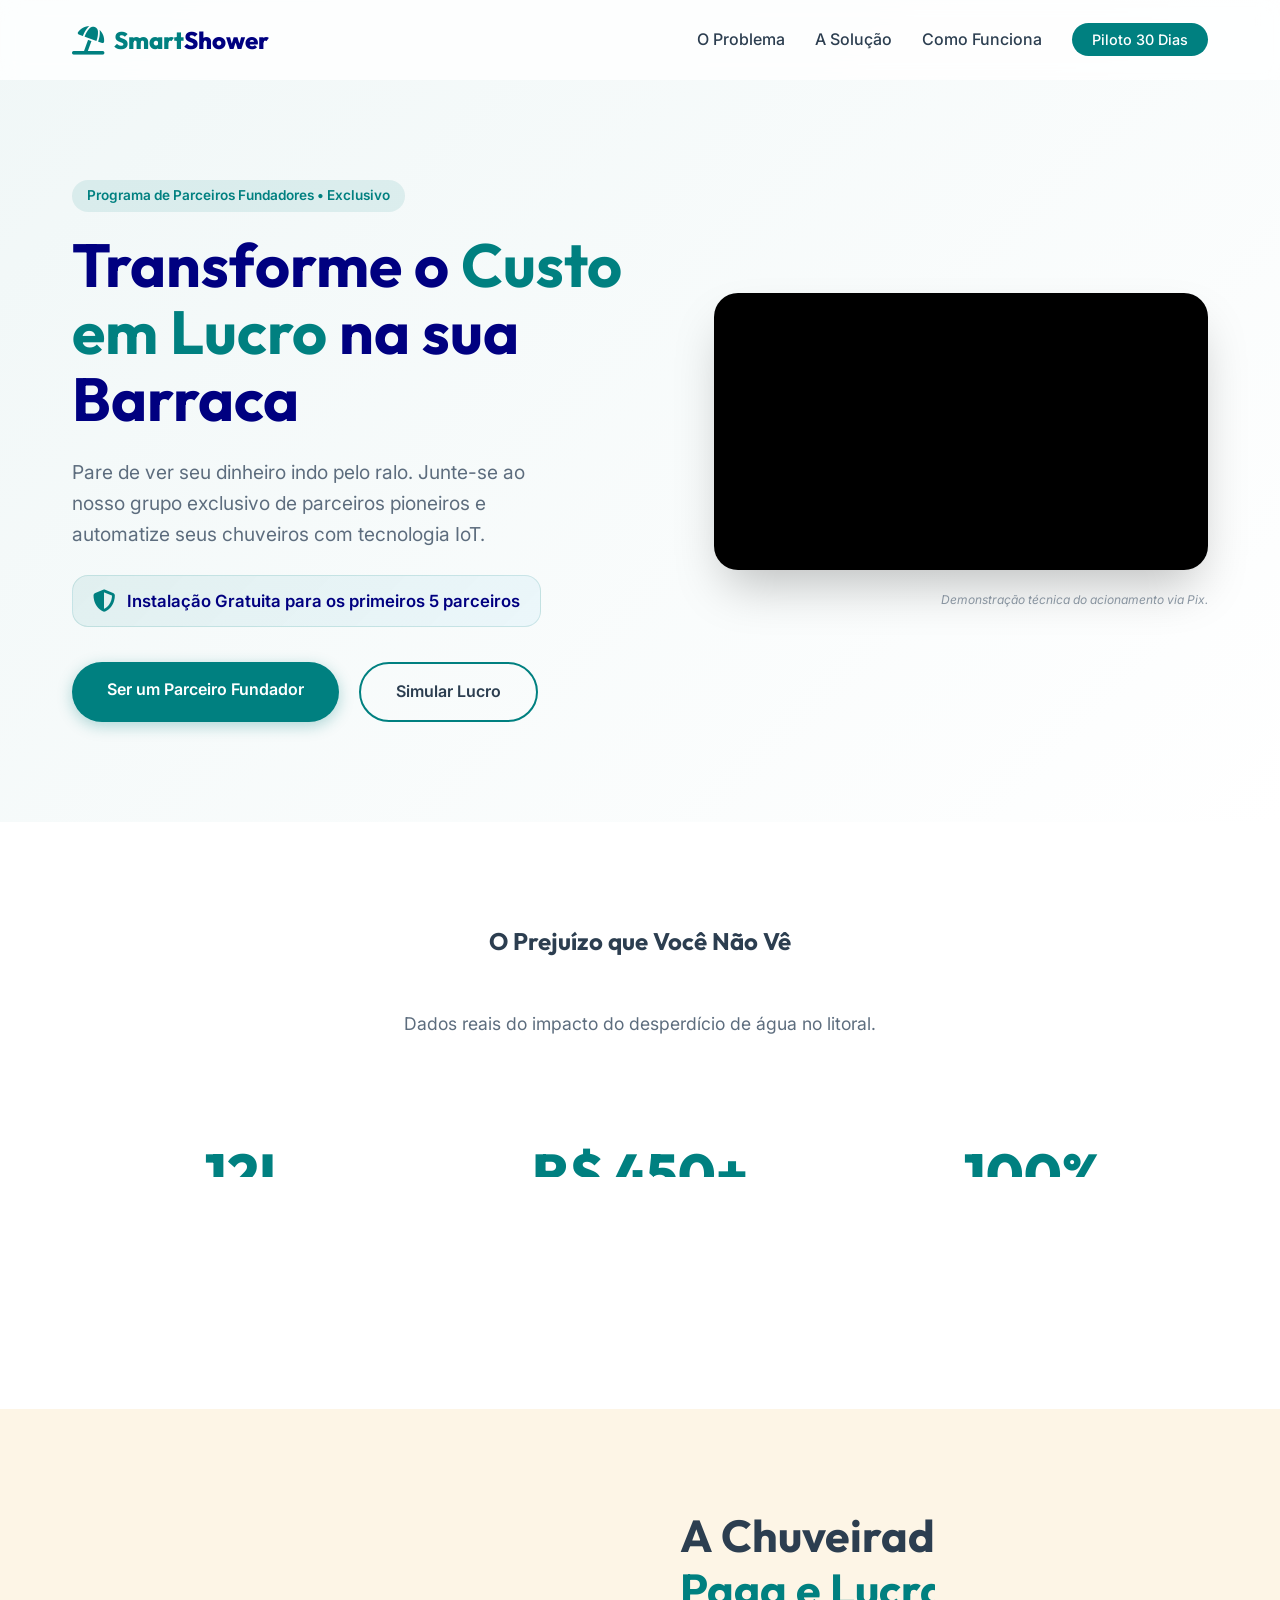
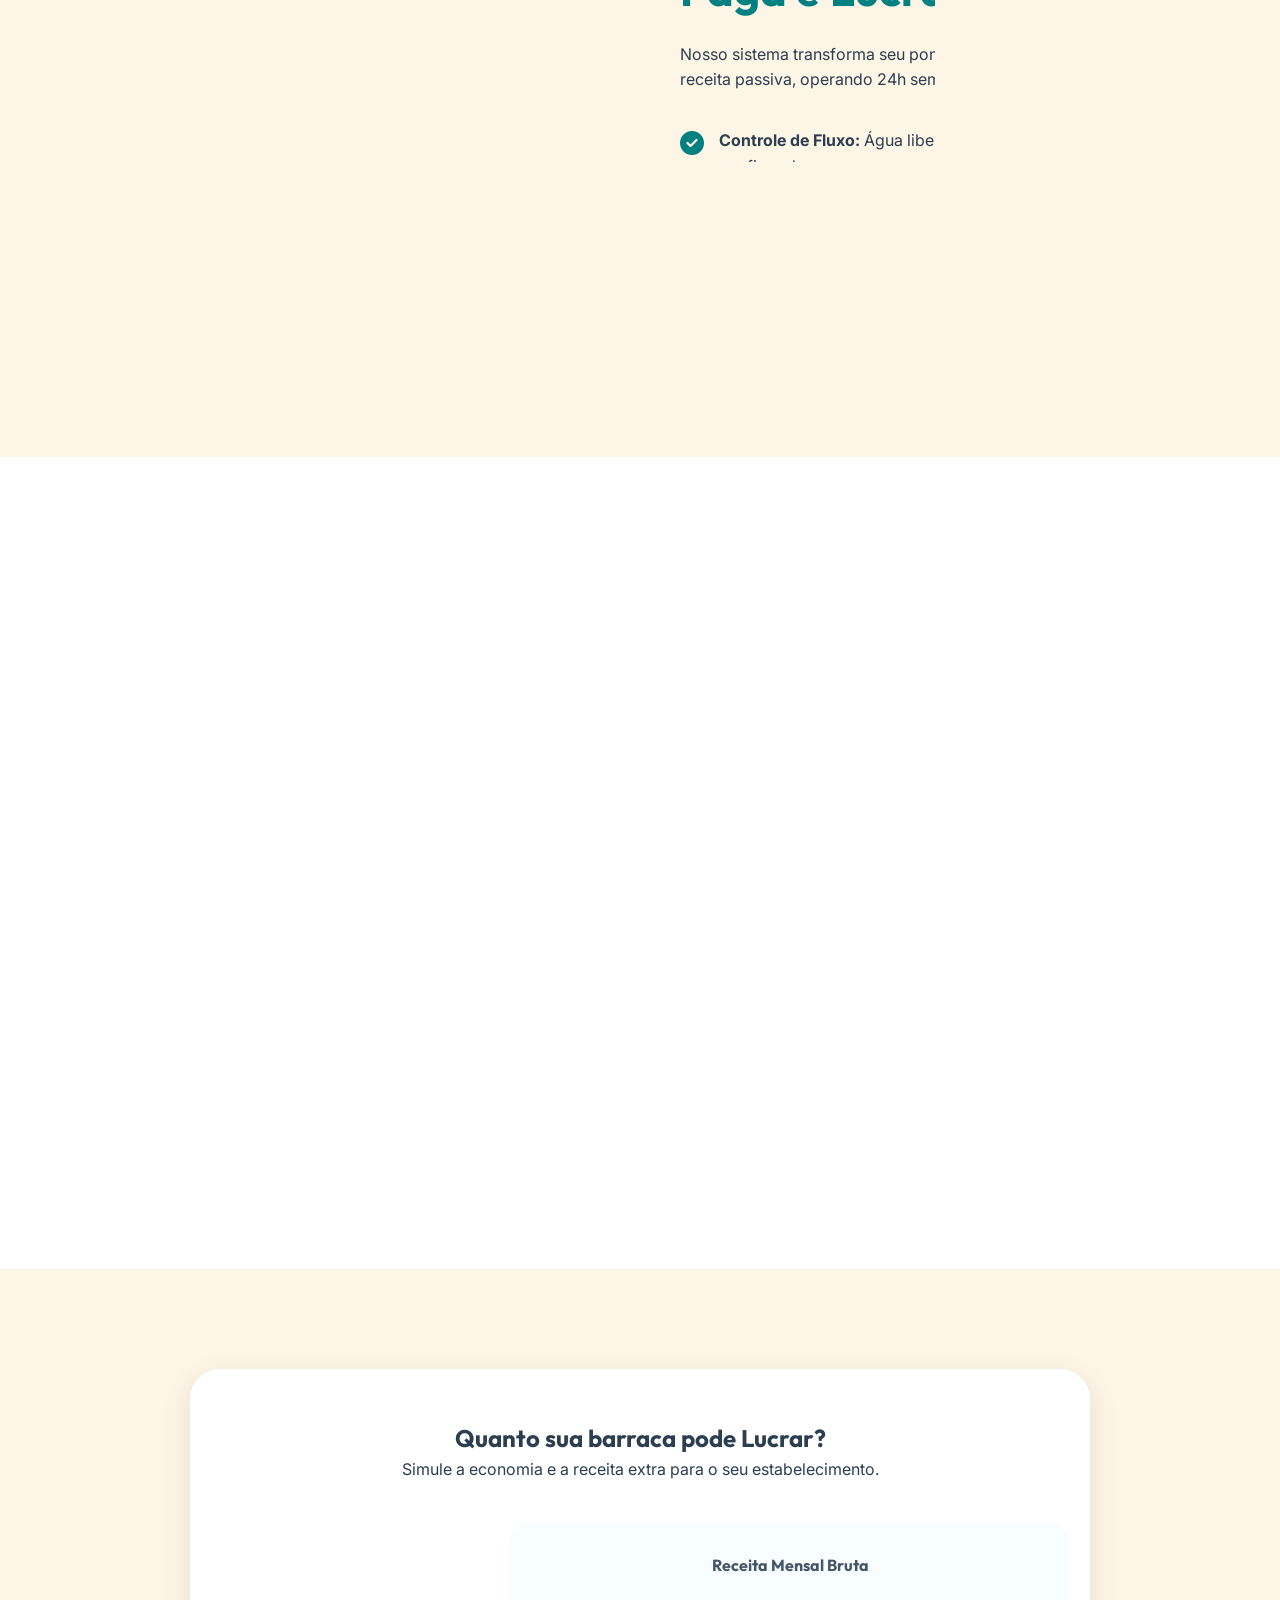
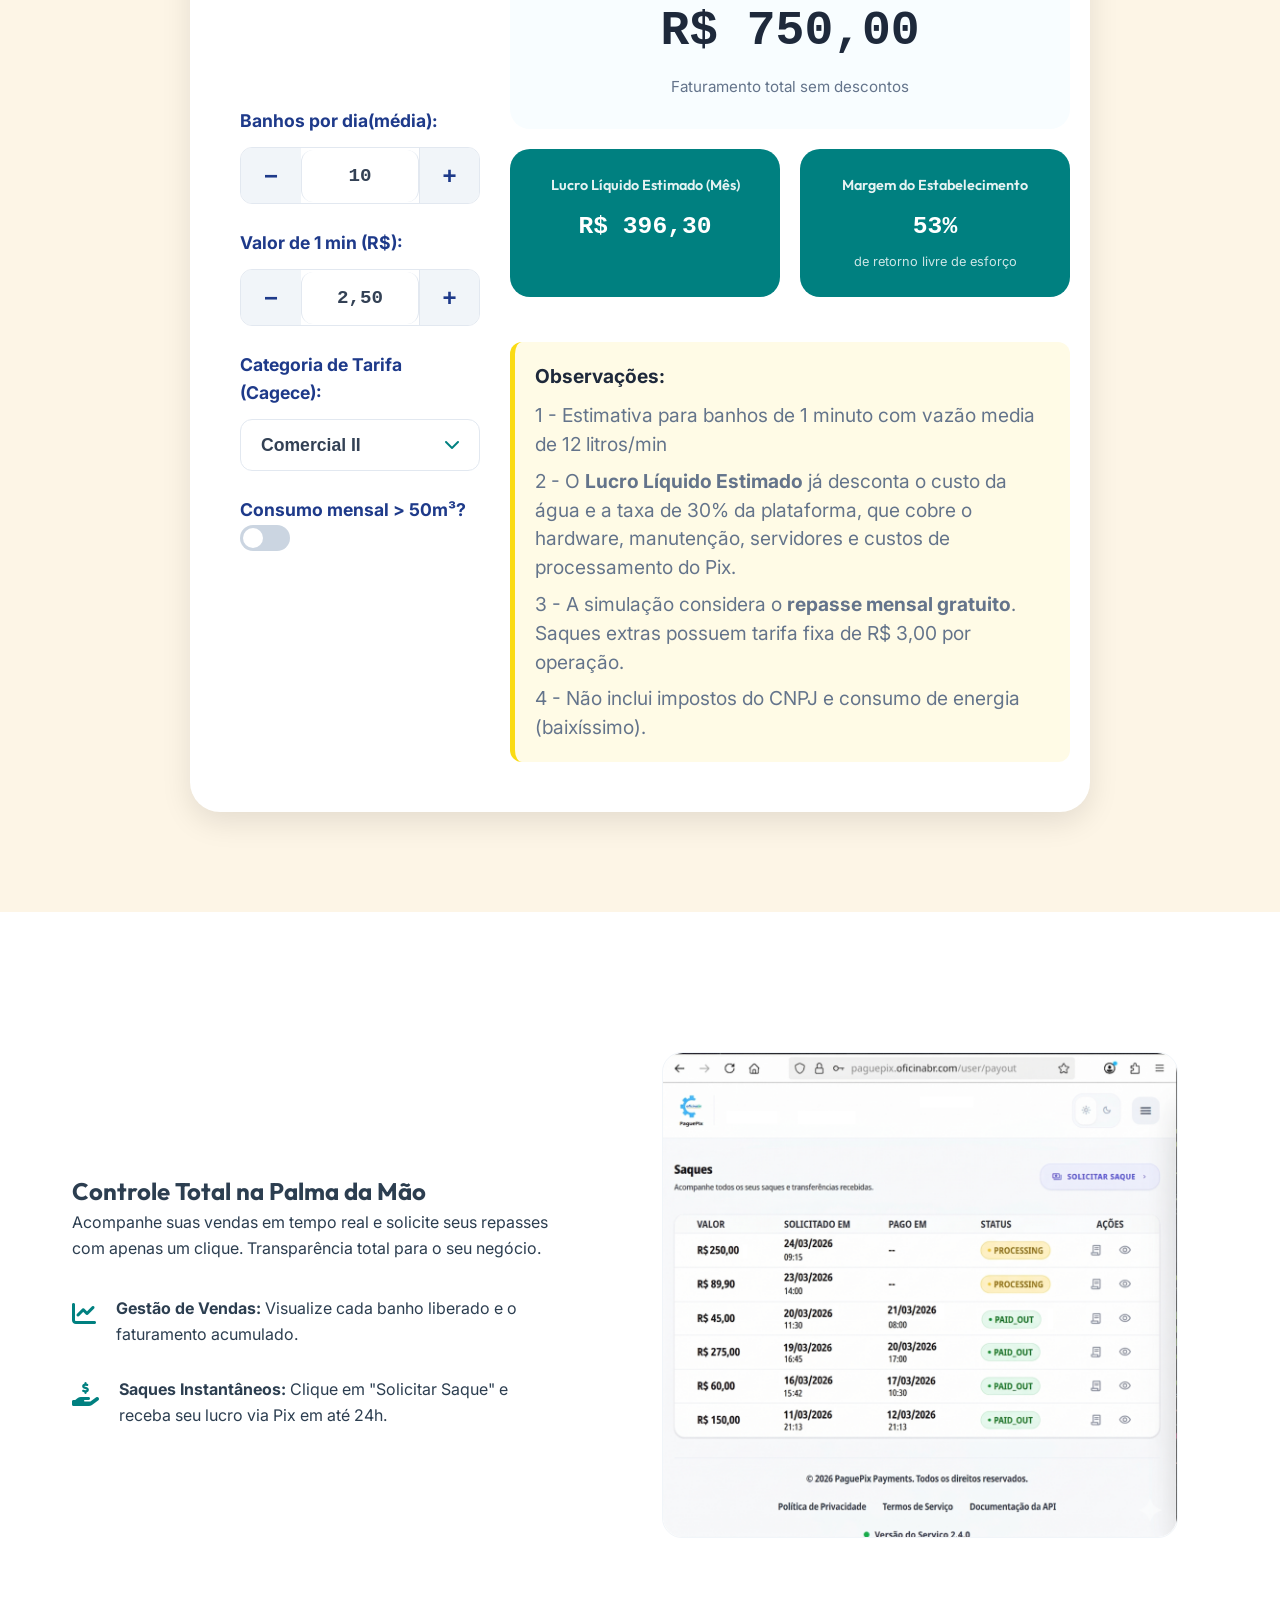
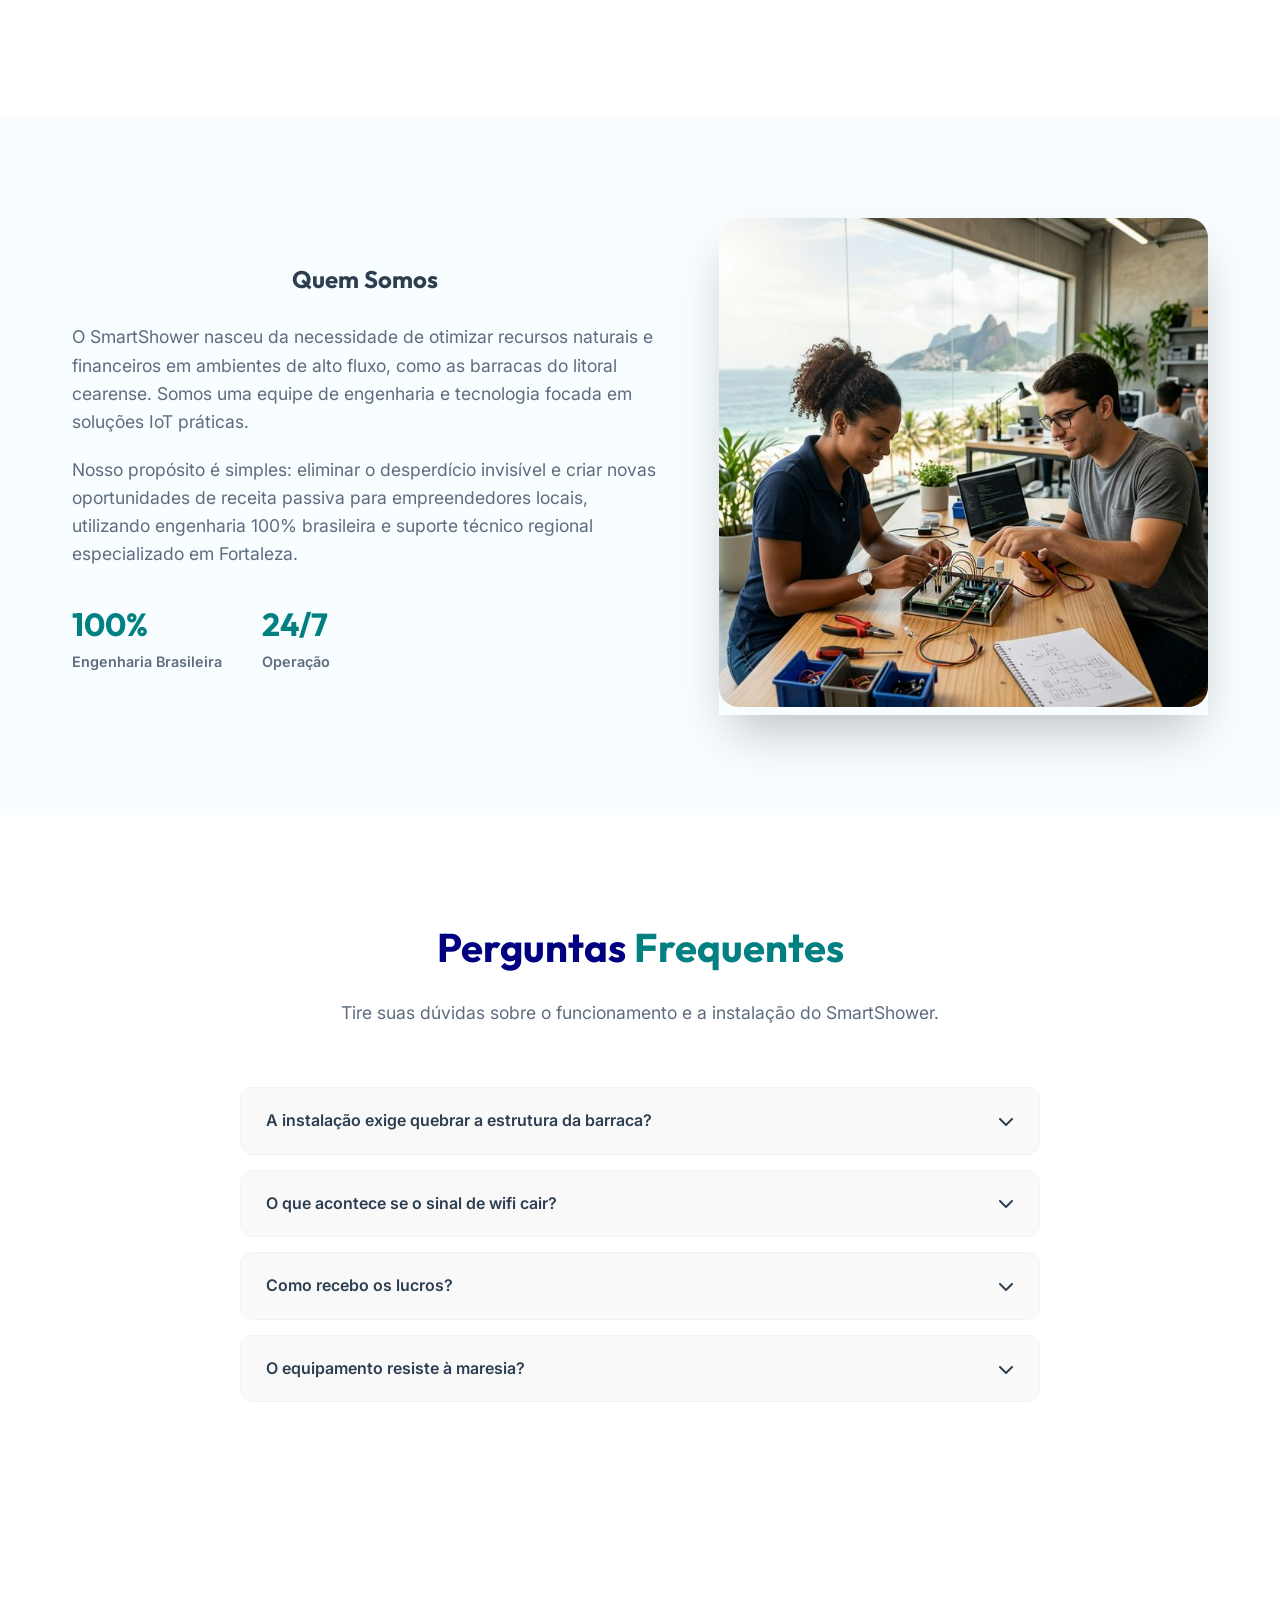
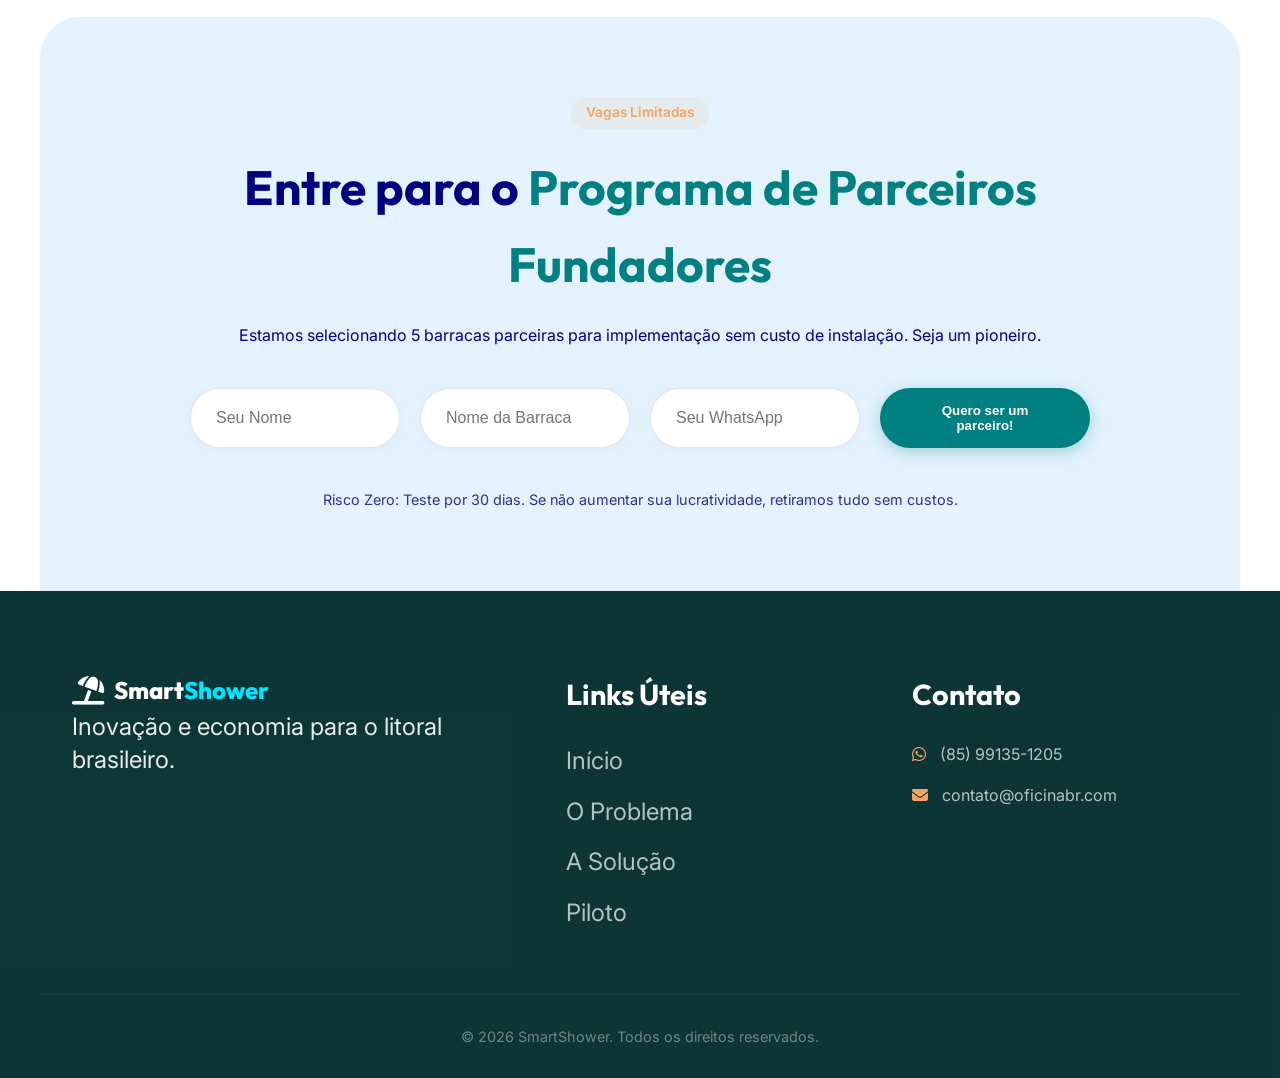
==== smartshower/index.html @ 3d101287 "feat: embed YouTube video directly instead of using a placeholder" ====
<!DOCTYPE html>
<html lang="pt-BR">

<head>
    <meta charset="UTF-8">
    <meta name="viewport" content="width=device-width, initial-scale=1.0">
    <title>SmartShower | Transforme Custo em Lucro</title>
    <meta name="description"
        content="Instalação de chuveiros inteligentes em barracas de praia. Risco mínimo por 30 dias e transforme o gasto com água em uma nova fonte de receita.">

    <!-- Fonts -->
    <link rel="preconnect" href="https://fonts.googleapis.com">
    <link rel="preconnect" href="https://fonts.gstatic.com" crossorigin>
    <link
        href="https://fonts.googleapis.com/css2?family=Inter:wght@400;500;600&family=Outfit:wght@600;700;800&display=swap"
        rel="stylesheet">

    <!-- Icons -->
    <link rel="stylesheet" href="https://cdnjs.cloudflare.com/ajax/libs/font-awesome/6.4.0/css/all.min.css">

    <link rel="stylesheet" href="css/style.css">
</head>

<body>
    <header id="header">
        <nav class="container">
            <div class="logo">
                <i class="fas fa-umbrella-beach"></i>
                <span>Smart<span>Shower</span></span>
            </div>
            <ul class="nav-links">
                <li><a href="#problem">O Problema</a></li>
                <li><a href="#solution">A Solução</a></li>
                <li><a href="#how-it-works">Como Funciona</a></li>
                <li><a href="#pilot" class="btn-small">Piloto 30 Dias</a></li>
            </ul>
            <div class="mobile-menu-icon" id="mobile-menu-btn">
                <i class="fas fa-bars"></i>
            </div>
        </nav>
    </header>
    <main>
        <!-- Hero Section -->
        <section class="hero">
            <div class="container hero-grid">
                <div class="hero-content" data-reveal="left">
                    <span class="badge">Programa de Parceiros Fundadores • Exclusivo</span>
                    <h1>Transforme o <span>Custo em Lucro</span> na sua Barraca</h1>
                    <p>Pare de ver seu dinheiro indo pelo ralo. Junte-se ao nosso grupo exclusivo de parceiros pioneiros
                        e automatize seus chuveiros com tecnologia IoT.</p>
                    <div class="hero-trust-badge">
                        <i class="fas fa-shield-alt"></i>
                        <p>Instalação Gratuita para os primeiros 5 parceiros</p>
                    </div>
                    <div class="hero-actions">
                        <a href="#pilot" class="btn btn-primary">Ser um Parceiro Fundador</a>
                        <a href="#roi-calculator" class="btn btn-secondary">Simular Lucro</a>
                    </div>
                </div>
                <div class="hero-video-box" data-reveal="right">
                    <div class="video-container shadow-premium">
                        <!-- Placeholder para Vídeo do Fundador / Demonstração Técnica -->
                        <iframe src="https://www.youtube-nocookie.com/embed/9zIPumm3DnU" 
                            title="SmartShower - Demonstração técnica" 
                            allow="accelerometer; autoplay; clipboard-write; encrypted-media; gyroscope; picture-in-picture; web-share" 
                            referrerpolicy="strict-origin-when-cross-origin" 
                            allowfullscreen></iframe>
                    </div>
                    <p class="image-disclaimer text-center">Demonstração técnica do acionamento via Pix.</p>
                </div>
            </div>
        </section>

        <!-- Invisible Loss Section -->
        <section id="invisible-loss" class="invisible-loss">
            <div class="container text-center" data-reveal="bottom">
                <h2 class="section-header">O Prejuízo que Você <span>Não Vê</span></h2>
                <p class="section-subtitle">Dados reais do impacto do desperdício de água no litoral.</p>

                <div class="stats-grid">
                    <div class="stat-item">
                        <div class="stat-value">12L</div>
                        <p>Consumo médio por minuto de um chuveiro comum</p>
                    </div>
                    <div class="stat-item">
                        <div class="stat-value">R$ 450+</div>
                        <p>Prejuízo mensal estimado por chuveiro aberto sem controle</p>
                    </div>
                    <div class="stat-item">
                        <div class="stat-value">100%</div>
                        <p>Da manutenção técnica é por nossa conta</p>
                    </div>
                </div>
            </div>
        </section>

        <!-- Solution Section -->
        <section id="solution" class="solution">
            <div class="container solution-grid">
                <div class="solution-image" data-reveal="left">
                    <div class="video-container shadow-premium">
                        <div class="video-placeholder alternate">
                            <i class="fas fa-video"></i>
                            <p>Vídeo: Teste de Resistência e Acionamento</p>
                        </div>
                    </div>
                    <p class="image-disclaimer">Imagens reais do protótipo em ambiente de teste.</p>
                </div>
                <div class="solution-content" data-reveal="right">
                    <h2>A Chuveirada que se <span>Paga e Lucra</span></h2>
                    <p>Nosso sistema transforma seu ponto de banho em uma máquina de receita passiva, operando 24h sem
                        necessidade de funcionários.</p>
                    <ul class="benefit-list">
                        <li>
                            <i class="fas fa-check-circle"></i>
                            <div>
                                <strong>Controle de Fluxo:</strong> Água liberada apenas após o pagamento confirmado.
                            </div>
                        </li>
                        <li>
                            <i class="fas fa-check-circle"></i>
                            <div>
                                <strong>Receita Diária:</strong> Repasse solicitado a qualquer momento e transferido em
                                ate 24h.
                            </div>
                        </li>
                        <li>
                            <i class="fas fa-check-circle"></i>
                            <div>
                                <strong>Manutenção Inclusa:</strong> Nós cuidamos de tudo. Você só foca no seu negócio.
                            </div>
                        </li>
                    </ul>
                </div>
            </div>
        </section>

        <!-- How It Works Section -->
        <section id="how-it-works" class="how-it-works">
            <div class="container section-header" data-reveal="bottom">
                <h2 style="color: #008080;">Simples para Você, <span style="color: #00A0E9;">Fácil para o Cliente</span>
                </h2>
                <p>Quatro passos simples para acionar o sistema.</p>
            </div>

            <div class="container flow-visual-wrapper">
                <div class="flow-background-ripples"></div>

                <div class="flow-grid">
                    <!-- Step 1 -->
                    <div class="step-wrapper" data-reveal="bottom">
                        <div class="step-card-premium">
                            <div class="step-image-box">
                                <img src="img/howitworks01.png" alt="Escaneia QR Code">
                            </div>
                            <div class="step-content">
                                <div class="step-dot-indicator"></div>
                                <h3>1. Escaneia</h3>
                                <p>Cliente escaneia o QR Code visível no sistema.</p>
                            </div>
                        </div>
                    </div>

                    <div class="step-wrapper" data-reveal="bottom" data-delay="100">
                        <div class="step-card-premium">
                            <div class="step-content top">
                                <div class="step-dot-indicator"></div>
                                <h3>2. Paga</h3>
                                <p>Realiza o pagamento rápido e seguro via Pix.</p>
                            </div>
                            <div class="step-image-box">
                                <img src="img/howitworks02.png" alt="Pagamento Pix">
                            </div>
                        </div>
                    </div>

                    <!-- Step 3 -->
                    <div class="step-wrapper" data-reveal="bottom" data-delay="200">
                        <div class="step-card-premium">
                            <div class="step-image-box">
                                <img src="img/howitworks03.png" alt="Libera Chuveirada">
                            </div>
                            <div class="step-content">
                                <div class="step-dot-indicator"></div>
                                <h3>3. Libera</h3>
                                <p>A Chuveirada é destravada e liberada automaticamente.</p>
                            </div>
                        </div>
                    </div>

                    <!-- Step 4 -->
                    <div class="step-wrapper" data-reveal="bottom" data-delay="300">
                        <div class="step-card-premium">
                            <div class="step-content top">
                                <div class="step-dot-indicator"></div>
                                <h3>4. Encerra</h3>
                                <p>O timer controlado desliga a água e encerra o fluxo.</p>
                            </div>
                            <div class="step-image-box">
                                <img src="img/howitworks04.png" alt="Encerramento">
                            </div>
                        </div>
                    </div>
                </div>
            </div>
        </section>

        <!-- ROI Calculator Section -->
        <section id="roi-calculator" class="roi-calculator">
            <div class="container">
                <div class="calculator-wrapper" data-reveal="scale">
                    <div class="calculator-header">
                        <h2>Quanto sua barraca pode <span>Lucrar?</span></h2>
                        <p>Simule a economia e a receita extra para o seu estabelecimento.</p>
                    </div>
                    <div class="calculator-body">
                        <div class="calculator-inputs">
                            <div class="input-group">
                                <label for="banhistas-dia">Banhos por dia(média):</label>
                                <div class="number-input-wrapper">
                                    <button type="button" class="ctrl-btn minus" data-target="banhistas-dia">−</button>
                                    <input type="number" id="banhistas-dia" value="10" min="1">
                                    <button type="button" class="ctrl-btn plus" data-target="banhistas-dia">+</button>
                                </div>
                            </div>
                            <div class="input-group">
                                <label for="valor-banho">Valor de 1 min (R$):</label>
                                <div class="number-input-wrapper">
                                    <button type="button" class="ctrl-btn minus" data-target="valor-banho">−</button>
                                    <input type="text" inputmode="decimal" id="valor-banho" value="2,50" data-min="0.1"
                                        data-step="0.10">
                                    <button type="button" class="ctrl-btn plus" data-target="valor-banho">+</button>
                                </div>
                            </div>
                            <div class="input-group">
                                <label for="categoria-tarifa">Categoria de Tarifa (Cagece):</label>
                                <div class="select-wrapper">
                                    <select id="categoria-tarifa">
                                        <option value="comercial-2" selected>Comercial II</option>
                                        <option value="comercial-popular">Comercial Popular</option>
                                        <option value="manual">Ajuste Manual</option>
                                    </select>
                                </div>
                            </div>

                            <div class="input-group" id="faixa-consumo-group">
                                <label class="toggle-label">
                                    <span>Consumo mensal > 50m³?</span>
                                    <div class="toggle-switch">
                                        <input type="checkbox" id="faixa-consumo">
                                        <span class="slider"></span>
                                    </div>
                                </label>
                            </div>

                            <div class="input-group" id="manual-cost-group" style="display: none;">
                                <label for="valor-metro-cubico">Custo m³ Água (R$):</label>
                                <div class="number-input-wrapper">
                                    <button type="button" class="ctrl-btn minus"
                                        data-target="valor-metro-cubico">−</button>
                                    <input type="text" inputmode="decimal" id="valor-metro-cubico" value="35,75"
                                        data-min="0.1" data-step="0.01">
                                    <button type="button" class="ctrl-btn plus"
                                        data-target="valor-metro-cubico">+</button>
                                </div>
                            </div>
                        </div>

                        <div class="calculator-results-stack">
                            <div class="result-card-revenue">
                                <h3>Receita Mensal Bruta</h3>
                                <div class="result-value-large" id="total-revenue">R$ 750,00</div>
                                <p>Faturamento total sem descontos</p>
                            </div>

                            <div class="result-grid-profit">
                                <div class="result-card-profit">
                                    <h3>Lucro Líquido Estimado (Mês)</h3>
                                    <div class="result-value" id="total-profit">R$ 0,00</div>
                                </div>
                                <div class="result-card-profit highlight-margin">
                                    <h3>Margem do Estabelecimento</h3>
                                    <div class="result-value" id="margin-percent">0%</div>
                                    <p style="font-size: 0.8rem; opacity: 0.8; margin-top: 5px;">de retorno livre de
                                        esforço</p>
                                </div>
                            </div>

                            <div class="calculator-footer-note"
                                style="text-align: left; background: #fffbe6; padding: 20px; border-radius: 12px; border-left: 5px solid #fadb14; margin-top: 25px;">
                                <p style="margin-bottom: 10px; color: #1e293b;"><strong>Observações:</strong></p>
                                <p style="margin-bottom: 8px;">1 - Estimativa para banhos de 1 minuto com vazão media de
                                    12 litros/min</p>
                                <p style="margin-bottom: 8px;">2 - O <strong>Lucro Líquido Estimado</strong> já desconta
                                    o custo da água e a taxa de 30% da plataforma, que cobre o hardware, manutenção,
                                    servidores e custos de processamento do Pix.</p>
                                <p style="margin-bottom: 8px;">3 - A simulação considera o <strong>repasse mensal
                                        gratuito</strong>. Saques extras possuem tarifa fixa de R$ 3,00 por operação.
                                </p>
                                <p>4 - Não inclui impostos do CNPJ e consumo de energia (baixíssimo).</p>
                            </div>
                        </div>
                    </div>
                </div>
            </div>
        </section>

        <!-- Dashboard Section -->
        <section id="dashboard" class="dashboard section-padding">
            <div class="container dashboard-grid">
                <div class="dashboard-content" data-reveal="left">
                    <h2>Controle Total na <span>Palma da Mão</span></h2>
                    <p>Acompanhe suas vendas em tempo real e solicite seus repasses com apenas um clique. Transparência
                        total para o seu negócio.</p>
                    <ul class="dashboard-features">
                        <li>
                            <i class="fas fa-chart-line"></i>
                            <div>
                                <strong>Gestão de Vendas:</strong> Visualize cada banho liberado e o faturamento
                                acumulado.
                            </div>
                        </li>
                        <li>
                            <i class="fas fa-hand-holding-usd"></i>
                            <div>
                                <strong>Saques Instantâneos:</strong> Clique em "Solicitar Saque" e receba seu lucro via
                                Pix em até 24h.
                            </div>
                        </li>
                    </ul>
                </div>

                <div class="dashboard-ui simplified" data-reveal="right">
                    <div class="ui-main-pague">
                        <div class="ui-table-pague-container" data-reveal="fade">
                            <img src="img/payout_example.png" alt="Histórico de Saques PaguePix"
                                style="width: 100%; display: block; border-radius: 20px;">
                        </div>
                    </div>
                </div>
            </div>
        </section>

        <!-- About Us Section -->
        <section id="about" class="about">
            <div class="container">
                <div class="about-grid">
                    <div class="about-content" data-reveal="left">
                        <h2 class="section-header">Quem <span>Somos</span></h2>
                        <p>O SmartShower nasceu da necessidade de otimizar recursos naturais e financeiros em ambientes
                            de alto fluxo, como as barracas do litoral cearense. Somos uma equipe de engenharia e
                            tecnologia focada em soluções IoT práticas.</p>
                        <p>Nosso propósito é simples: eliminar o desperdício invisível e criar novas oportunidades de
                            receita passiva para empreendedores locais, utilizando engenharia 100% brasileira e suporte
                            técnico regional especializado em Fortaleza.</p>
                        <div class="about-stats">
                            <div class="about-stat">
                                <strong>100%</strong>
                                <span>Engenharia Brasileira</span>
                            </div>
                            <div class="about-stat">
                                <strong>24/7</strong>
                                <span>Operação</span>
                            </div>
                        </div>
                    </div>
                    <div class="about-image" data-reveal="right">
                        <div class="image-box shadow-premium">
                            <img src="img/team_work.png" alt="Equipe SmartShower"
                                style="width: 100%; border-radius: 20px;">
                        </div>
                    </div>
                </div>
            </div>
        </section>

        <!-- FAQ Section -->
        <section id="faq" class="faq">
            <div class="container">
                <div class="section-header text-center" data-reveal="bottom">
                    <h2>Perguntas <span>Frequentes</span></h2>
                    <p>Tire suas dúvidas sobre o funcionamento e a instalação do SmartShower.</p>
                </div>
                <div class="faq-accordion" data-reveal="bottom">
                    <div class="faq-item">
                        <div class="faq-question">A instalação exige quebrar a estrutura da barraca? <i
                                class="fas fa-chevron-down"></i></div>
                        <div class="faq-answer">Não. Nossa instalação é externa e modular, adaptando-se à hidráulica
                            existente sem necessidade de grandes reformas.</div>
                    </div>
                    <div class="faq-item">
                        <div class="faq-question">O que acontece se o sinal de wifi cair? <i
                                class="fas fa-chevron-down"></i>
                        </div>
                        <div class="faq-answer">O sistema possui um modo offline de acionamento manual por meio de
                            pagamento convencional, garantindo que o serviço não seja interrompido por oscilações
                            breves.</div>
                    </div>
                    <div class="faq-item">
                        <div class="faq-question">Como recebo os lucros? <i class="fas fa-chevron-down"></i></div>
                        <div class="faq-answer">Os valores são acumulados e você pode solicitar o repasse direto para
                            sua conta via Pix em até 24h.</div>
                    </div>
                    <div class="faq-item">
                        <div class="faq-question">O equipamento resiste à maresia? <i class="fas fa-chevron-down"></i>
                        </div>
                        <div class="faq-answer">Sim. Utilizamos componentes com tratamento anticorrosivo e carcaças
                            vedadas projetadas especificamente para o ambiente litorâneo.</div>
                    </div>
                </div>
            </div>
        </section>

        <!-- Pilot Section (Repositioned as Early Adopters) -->
        <section id="pilot" class="pilot">
            <div class="container pilot-wrapper" data-reveal="scale">
                <div class="pilot-content">
                    <span class="badge secondary">Vagas Limitadas</span>
                    <h2>Entre para o <span>Programa de Parceiros Fundadores</span></h2>
                    <p>Estamos selecionando 5 barracas parceiras para implementação sem custo de instalação. Seja um
                        pioneiro.</p>
                    <form class="pilot-form" id="contact-form">
                        <input type="text" id="name" placeholder="Seu Nome" required>
                        <input type="text" id="barraca" placeholder="Nome da Barraca" required>
                        <input type="tel" id="whatsapp" placeholder="Seu WhatsApp" required>
                        <button type="submit" class="btn btn-primary">Quero ser um
                            parceiro!</button>
                    </form>
                    <p class="pilot-note">Risco Zero: Teste por 30 dias. Se não aumentar sua lucratividade, retiramos
                        tudo sem custos.</p>
                </div>
            </div>
        </section>
    </main>

    <footer class="footer">
        <div class="container footer-grid">
            <div class="footer-info">
                <div class="logo" style="color: white;">
                    <i class="fas fa-umbrella-beach"></i>
                    <span>Smart<span style="color: #00E5FF;">Shower</span></span>
                </div>
                <p>Inovação e economia para o litoral brasileiro.</p>
            </div>
            <div class="footer-links">
                <h4>Links Úteis</h4>
                <ul>
                    <li><a href="#header">Início</a></li>
                    <li><a href="#problem">O Problema</a></li>
                    <li><a href="#solution">A Solução</a></li>
                    <li><a href="#pilot">Piloto</a></li>
                </ul>
            </div>
            <div class="footer-contact">
                <h4>Contato</h4>
                <p><i class="fab fa-whatsapp"></i> (85) 99135-1205</p>
                <p><i class="fas fa-envelope"></i> contato@oficinabr.com</p>
            </div>
        </div>
        <div class="footer-bottom container">
            <p>&copy; 2026 SmartShower. Todos os direitos reservados.</p>
        </div>
    </footer>

    <script src="js/script.js"></script>
</body>

</html>
---- smartshower/css/style.css ----
:root {
    --primary: #008080;
    --primary-dark: #006666;
    --secondary: #F4A460;
    --accent: #000080;
    --bg: #FDF5E6;
    --white: #ffffff;
    --text: #2c3e50;
    --text-light: #5d6d7e;
    --transition: all 0.3s cubic-bezier(0.25, 0.8, 0.25, 1);
    --shadow: 0 10px 30px rgba(0, 0, 0, 0.1);
}

* {
    margin: 0;
    padding: 0;
    box-sizing: border-box;
}

html {
    scroll-behavior: smooth;
}

body {
    font-family: 'Inter', sans-serif;
    color: var(--text);
    background-color: var(--white);
    line-height: 1.6;
    overflow-x: hidden;
}

h1,
h2,
h3,
h4 {
    font-family: 'Outfit', sans-serif;
    font-weight: 700;
}

.container {
    max-width: 1200px;
    margin: 0 auto;
    padding: 0 2rem;
}

/* Header & Nav */
header {
    height: 80px;
    display: flex;
    align-items: center;
    position: fixed;
    top: 0;
    width: 100%;
    z-index: 1000;
    background: rgba(255, 255, 255, 0.8);
    backdrop-filter: blur(10px);
    transition: var(--transition);
}

header.scrolled {
    height: 70px;
    box-shadow: 0 2px 10px rgba(0, 0, 0, 0.05);
}

nav {
    display: flex;
    justify-content: space-between;
    align-items: center;
    width: 100%;
}

.logo {
    display: flex;
    align-items: center;
    gap: 10px;
    font-size: 1.5rem;
    font-weight: 800;
    font-family: 'Outfit', sans-serif;
    color: var(--primary);
}

.logo span span {
    color: var(--accent);
}

.logo i {
    font-size: 1.8rem;
}

.nav-links {
    list-style: none;
    display: flex;
    gap: 30px;
    align-items: center;
}

.nav-links a {
    text-decoration: none;
    color: var(--text);
    font-weight: 500;
    transition: var(--transition);
}

.nav-links a:hover {
    color: var(--primary);
}

.btn-small {
    background: var(--primary);
    color: var(--white) !important;
    padding: 8px 20px;
    border-radius: 50px;
    font-size: 0.9rem;
}

.btn-small:hover {
    background: var(--primary-dark);
    transform: translateY(-2px);
}

.mobile-menu-icon {
    display: none;
    font-size: 1.5rem;
    cursor: pointer;
}

/* Buttons */
.btn {
    display: inline-block;
    padding: 15px 35px;
    border-radius: 50px;
    text-decoration: none;
    font-weight: 600;
    transition: var(--transition);
    border: none;
    cursor: pointer;
}

.btn-primary {
    background: var(--primary);
    color: var(--white);
    box-shadow: 0 4px 15px rgba(0, 128, 128, 0.3);
}

.btn-primary:hover {
    background: var(--primary-dark);
    transform: translateY(-3px);
    box-shadow: 0 6px 20px rgba(0, 128, 128, 0.4);
}

.btn-secondary {
    background: transparent;
    color: var(--text);
    border: 2px solid var(--primary);
}

.btn-secondary:hover {
    background: var(--primary);
    color: var(--white);
    transform: translateY(-3px);
}

/* Sections General */
section {
    padding: 100px 0;
}

.section-header {
    text-align: center;
    margin-bottom: 60px;
}

.section-header h2 {
    font-size: 2.5rem;
    margin-bottom: 20px;
    color: var(--accent);
}

.section-header h2 span {
    color: var(--primary);
}

.section-header p {
    color: var(--text-light);
    font-size: 1.1rem;
    max-width: 600px;
    margin: 0 auto;
}

/* Hero Section */
.hero {
    background: linear-gradient(135deg, #f0f7f7 0%, #fff 100%);
    padding-top: 180px;
    min-height: 90vh;
}

.hero-grid {
    display: grid;
    grid-template-columns: 1.2fr 1fr;
    gap: 50px;
    align-items: center;
}

.badge {
    display: inline-block;
    background: rgba(0, 128, 128, 0.1);
    color: var(--primary);
    padding: 5px 15px;
    border-radius: 50px;
    font-size: 0.85rem;
    font-weight: 600;
    margin-bottom: 20px;
}

.hero-content h1 {
    font-size: 3.8rem;
    line-height: 1.1;
    margin-bottom: 25px;
    color: var(--accent);
}

.hero-content h1 span {
    color: var(--primary);
}

.hero-content p {
    font-size: 1.2rem;
    color: var(--text-light);
    margin-bottom: 25px;
    max-width: 500px;
}

.hero-trust-badge {
    display: inline-flex;
    align-items: center;
    gap: 12px;
    background: linear-gradient(135deg, rgba(0, 128, 128, 0.08) 0%, rgba(0, 160, 233, 0.05) 100%);
    padding: 12px 20px;
    border-radius: 16px;
    border: 1px solid rgba(0, 128, 128, 0.15);
    margin-bottom: 35px;
    transition: var(--transition);
    animation: fadeInSlide 0.8s ease-out forwards;
}

.hero-trust-badge:hover {
    transform: translateY(-2px);
    background: linear-gradient(135deg, rgba(0, 128, 128, 0.12) 0%, rgba(0, 160, 233, 0.08) 100%);
    box-shadow: 0 5px 15px rgba(0, 128, 128, 0.1);
}

.hero-trust-badge i {
    font-size: 1.4rem;
    color: var(--primary);
}

.hero-trust-badge p {
    margin-bottom: 0;
    font-size: 1.05rem;
    font-weight: 600;
    color: var(--accent);
}

.hero-trust-badge p span {
    color: var(--primary);
}

@keyframes fadeInSlide {
    from {
        opacity: 0;
        transform: translateY(10px);
    }

    to {
        opacity: 1;
        transform: translateY(0);
    }
}

.hero-actions {
    display: flex;
    gap: 20px;
}

.hero-image {
    position: relative;
}

.image-wrapper {
    position: relative;
    border-radius: 30px;
    overflow: hidden;
    box-shadow: var(--shadow);
}

.image-wrapper img {
    width: 100%;
    height: auto;
    display: block;
}

.image-disclaimer {
    font-size: 0.75rem;
    color: var(--text-light);
    opacity: 0.7;
    margin-top: 10px;
    text-align: right;
    font-style: italic;
}

@keyframes float {
    0% {
        transform: translateY(0px);
    }

    50% {
        transform: translateY(-10px);
    }

    100% {
        transform: translateY(0px);
    }
}

/* Problem Section */
.problem {
    background: var(--white);
}

.problem-grid {
    display: grid;
    grid-template-columns: repeat(auto-fit, minmax(300px, 1fr));
    gap: 30px;
}

.problem-card {
    background: #fdfaf5;
    padding: 40px;
    border-radius: 20px;
    text-align: center;
    transition: var(--transition);
    border: 1px solid rgba(244, 164, 96, 0.1);
}

.problem-card:hover {
    transform: translateY(-10px);
    box-shadow: var(--shadow);
}

.problem-card i {
    font-size: 3rem;
    color: var(--secondary);
    margin-bottom: 25px;
}

.problem-card h3 {
    margin-bottom: 15px;
    font-size: 1.5rem;
}

/* Solution Section */
.solution {
    background: var(--bg);
}

.solution-grid {
    display: grid;
    grid-template-columns: 1fr 1fr;
    gap: 80px;
    align-items: center;
}

.solution-image img {
    width: 100%;
    border-radius: 30px;
    box-shadow: var(--shadow);
}

.solution-content h2 {
    font-size: 2.8rem;
    margin-bottom: 25px;
    line-height: 1.2;
}

.solution-content h2 span {
    color: var(--primary);
}

.benefit-list {
    list-style: none;
    margin-top: 35px;
}

.benefit-list li {
    display: flex;
    gap: 15px;
    /* Reduced gap from 20px */
    margin-bottom: 25px;
    align-items: flex-start;
}

.benefit-list i {
    font-size: 1.5rem;
    color: var(--primary);
    margin-top: 3px;
    flex-shrink: 0;
}

.flow-grid {
    display: flex;
    justify-content: space-between;
    align-items: flex-start;
    position: relative;
}

.step-wrapper {
    flex: 1;
    max-width: 260px;
    z-index: 2;
}

.step-card-premium {
    background: white;
    padding: 25px;
    border-radius: 24px;
    box-shadow: 0 20px 50px rgba(0, 160, 233, 0.1);
    display: flex;
    flex-direction: column;
    align-items: center;
    text-align: center;
    min-height: 440px;
    border: 1px solid rgba(0, 160, 233, 0.05);
    transition: var(--transition);
}

.step-card-premium:hover {
    transform: translateY(-10px);
    box-shadow: 0 30px 60px rgba(0, 160, 233, 0.15);
}

.step-image-box {
    width: 100%;
    height: 200px;
    margin-bottom: 20px;
    overflow: hidden;
    border-radius: 12px;
    display: flex;
    justify-content: center;
    align-items: center;
    background: #f8fdff;
}

.step-image-box img {
    max-width: 100%;
    max-height: 100%;
    object-fit: cover;
    transition: transform 0.3s ease;
}

.step-card-premium:hover .step-image-box img {
    transform: scale(1.05);
}

.step-content {
    margin-top: 10px;
}

.step-content.top {
    margin-top: 0;
    margin-bottom: 20px;
}

.step-dot-indicator {
    width: 12px;
    height: 12px;
    border: 3px solid #00A0E9;
    border-radius: 50%;
    background: white;
    margin: 0 auto 15px;
}

.step-card-premium h3 {
    color: #00A0E9;
    font-size: 1.5rem;
    margin-bottom: 12px;
    font-weight: 800;
}

.step-card-premium p {
    font-size: 1rem;
    color: var(--text-light);
    line-height: 1.5;
}

@media (max-width: 991px) {
    .flow-grid {
        flex-direction: column;
        align-items: center;
        gap: 60px;
    }

    .connector-arrow {
        display: none;
    }

    .step-wrapper {
        max-width: 100%;
        width: 100%;
    }

    .step-card-premium {
        min-height: auto;
        padding: 40px;
    }
}

/* Pilot Section */
.pilot {
    padding-bottom: 0;
}

.pilot-wrapper {
    background: #E3F2FD;
    padding: 80px;
    border-radius: 40px 40px 0 0;
    color: var(--accent);
    text-align: center;
}

.pilot-content h2 {
    font-size: 3rem;
    margin-bottom: 20px;
}

.pilot-content h2 span {
    color: var(--primary);
}

.pilot-form {
    display: grid;
    grid-template-columns: repeat(auto-fit, minmax(200px, 1fr));
    gap: 20px;
    margin: 40px auto;
    max-width: 900px;
}

.pilot-form input {
    padding: 18px 25px;
    border-radius: 50px;
    border: 1px solid rgba(0, 0, 128, 0.1);
    font-size: 1rem;
    box-shadow: 0 2px 10px rgba(0, 0, 0, 0.03);
}

.pilot-note {
    font-size: 0.9rem;
    opacity: 0.8;
    margin-top: 30px;
}

/* Footer */
.footer {
    background: rgba(0, 43, 43, 0.95);
    /* 45% transparency for better harmony */
    color: var(--white);
    padding: 80px 0 30px;
}

.footer-grid {
    display: grid;
    grid-template-columns: 1.5fr 1fr 1fr;
    gap: 50px;
    margin-bottom: 50px;
}

.footer-info p {
    font-size: 1.5rem;
    /* Increased 50% for visibility */
    opacity: 0.9;
    line-height: 1.4;
}

.footer h4 {
    margin-bottom: 25px;
    font-size: 1.8rem;
    /* Increased 50% from 1.2rem */
}

.footer-links ul {
    list-style: none;
}

.footer-links li {
    margin-bottom: 12px;
}

.footer-links a {
    color: rgba(255, 255, 255, 0.7);
    text-decoration: none;
    transition: var(--transition);
    font-size: 1.5rem;
    /* Increased 50% for visibility */
}

.footer-links a:hover {
    color: var(--secondary);
}

.footer-contact p {
    margin-bottom: 15px;
    color: rgba(255, 255, 255, 0.7);
}

.footer-contact i {
    margin-right: 10px;
    color: var(--secondary);
}

.footer-bottom {
    border-top: 1px solid rgba(255, 255, 255, 0.05);
    padding-top: 30px;
    text-align: center;
    font-size: 0.9rem;
    color: rgba(255, 255, 255, 0.4);
}

/* Animations */
[data-reveal] {
    opacity: 0;
    transition: all 0.8s ease-out;
}

[data-reveal="left"] {
    transform: translateX(-50px);
}

[data-reveal="right"] {
    transform: translateX(50px);
}

[data-reveal="bottom"] {
    transform: translateY(50px);
}

[data-reveal="scale"] {
    transform: scale(0.9);
}

.revealed {
    opacity: 1;
    transform: translate(0, 0) scale(1) !important;
}

/* Mobile Responsive */
@media (max-width: 991px) {

    .hero-grid,
    .solution-grid {
        grid-template-columns: 1fr;
        gap: 60px;
        text-align: center;
    }

    .hero-content h1 {
        font-size: 3rem;
    }

    .hero-actions {
        justify-content: center;
    }

    .hero-image {
        order: -1;
    }

    .floating-stats {
        left: 50%;
        transform: translateX(-50%);
        bottom: -20px;
    }

    .nav-links {
        display: none;
    }

    .mobile-menu-icon {
        display: block;
    }
}

@media (max-width: 768px) {
    .section-header h2 {
        font-size: 2rem;
    }

    .pilot-wrapper {
        padding: 40px 20px;
    }

    .footer-grid {
        grid-template-columns: 1fr;
    }
}

/* Video Container & Placeholder */
.video-container {
    position: relative;
    padding-bottom: 56.25%;
    /* 16:9 Aspect Ratio */
    height: 0;
    overflow: hidden;
    border-radius: 24px;
    background: #000;
    margin-bottom: 20px;
}

.video-container iframe {
    position: absolute;
    top: 0;
    left: 0;
    width: 100%;
    height: 100%;
    border: 0;
}

.video-placeholder {
    position: absolute;
    top: 0;
    left: 0;
    width: 100%;
    height: 100%;
    display: flex;
    flex-direction: column;
    justify-content: center;
    align-items: center;
    background: linear-gradient(135deg, #002b2b 0%, #004d4d 100%);
    color: white;
    cursor: pointer;
    text-align: center;
    padding: 20px;
}

.video-placeholder.alternate {
    background: linear-gradient(135deg, var(--primary) 0%, var(--accent) 100%);
}

.play-btn {
    width: 70px;
    height: 70px;
    background: var(--secondary);
    border-radius: 50%;
    display: flex;
    justify-content: center;
    align-items: center;
    font-size: 1.8rem;
    margin-bottom: 15px;
    box-shadow: 0 0 20px rgba(244, 164, 96, 0.4);
    transition: var(--transition);
}

.video-placeholder:hover .play-btn {
    transform: scale(1.1);
}

.shadow-premium {
    box-shadow: 0 25px 50px -12px rgba(0, 0, 0, 0.25);
}

/* Invisible Loss Section */
.invisible-loss {
    background: #fff;
    padding: 100px 0;
}

.section-subtitle {
    color: var(--text-light);
    margin-top: -10px;
    margin-bottom: 60px;
    font-size: 1.1rem;
    text-align: center;
}

.stats-grid {
    display: grid;
    grid-template-columns: repeat(auto-fit, minmax(250px, 1fr));
    gap: 40px;
    margin-top: 50px;
}

.stat-item {
    padding: 30px;
    text-align: center;
}

.stat-value {
    font-size: 3.5rem;
    font-family: 'Outfit', sans-serif;
    font-weight: 800;
    color: var(--primary);
    margin-bottom: 10px;
    display: block;
}

/* ROI Calculator */
.roi-calculator {
    background: var(--bg);
    padding: 100px 0;
}

.calculator-wrapper {
    background: white;
    border-radius: 30px;
    padding: 50px;
    box-shadow: var(--shadow);
    max-width: 900px;
    margin: 0 auto;
}

.calculator-header {
    text-align: center;
    margin-bottom: 40px;
}

.calculator-body {
    display: grid;
    grid-template-columns: 1fr 1fr;
    gap: 50px;
}

.input-group {
    margin-bottom: 25px;
}

.input-group label {
    display: block;
    margin-bottom: 10px;
    font-weight: 600;
    color: var(--accent);
}

.input-group input {
    width: 100%;
    padding: 15px 20px;
    border-radius: 12px;
    border: 1px solid rgba(0, 0, 0, 0.1);
    font-size: 1.1rem;
    transition: var(--transition);
}

.input-group input:focus {
    outline: none;
    border-color: var(--primary);
    box-shadow: 0 0 0 4px rgba(0, 128, 128, 0.1);
}

.result-card {
    background: #f8fdff;
    padding: 25px;
    border-radius: 20px;
    margin-bottom: 20px;
    text-align: center;
}

.result-card.highlight {
    background: linear-gradient(135deg, #008080 0%, #006666 100%);
    color: white;
}

.result-card h3 {
    font-size: 1rem;
    margin-bottom: 10px;
    opacity: 0.9;
}

.result-value {
    font-size: 1.8rem;
    font-weight: 800;
    font-family: 'Outfit', sans-serif;
}

/* FAQ Section */
.faq {
    background: white;
    padding: 100px 0;
}

.faq-accordion {
    max-width: 800px;
    margin: 0 auto;
}

.faq-item {
    margin-bottom: 15px;
    border-radius: 12px;
    border: 1px solid rgba(0, 0, 0, 0.05);
    overflow: hidden;
}

.faq-question {
    padding: 20px 25px;
    background: #f9f9f9;
    cursor: pointer;
    font-weight: 600;
    display: flex;
    justify-content: space-between;
    align-items: center;
    transition: var(--transition);
}

.faq-question:hover {
    background: #f0f0f0;
    color: var(--primary);
}

.faq-question i {
    transition: transform 0.3s ease;
}

.faq-answer {
    padding: 0 25px;
    max-height: 0;
    overflow: hidden;
    transition: all 0.3s ease-out;
    background: white;
}

.faq-item.active .faq-answer {
    padding: 20px 25px;
    max-height: 200px;
}

.faq-item.active .faq-question i {
    transform: rotate(180deg);
}

/* Technical Proof */
.technical-proof {
    padding: 100px 0;
    background: #fff;
}

.technical-grid {
    display: grid;
    grid-template-columns: 1fr 1fr;
    gap: 80px;
    align-items: center;
}

.tech-features {
    list-style: none;
    margin-top: 30px;
}

.tech-features li {
    display: flex;
    align-items: center;
    gap: 15px;
    margin-bottom: 20px;
    font-weight: 600;
    color: var(--accent);
}

.tech-features i {
    color: var(--primary);
    font-size: 1.2rem;
}

/* Badge secondary */
.badge.secondary {
    background: rgba(244, 164, 96, 0.1);
    color: var(--secondary);
}

/* Responsive Updates */
@media (max-width: 991px) {

    .calculator-body,
    .technical-grid {
        grid-template-columns: 1fr;
        gap: 40px;
    }

    .hero-video-box {
        order: -1;
        margin-bottom: 40px;
    }
}

/* Dashboard Section */
.dashboard {
    background: #fff;
    padding: 100px 0;
}

.dashboard-grid {
    display: grid;
    grid-template-columns: 1fr 1.2fr;
    gap: 80px;
    align-items: center;
}

.dashboard-features {
    list-style: none;
    margin-top: 35px;
}

.dashboard-features li {
    display: flex;
    gap: 20px;
    margin-bottom: 30px;
}

.dashboard-features i {
    font-size: 1.5rem;
    color: var(--primary);
    margin-top: 5px;
}

.browser-mockup {
    background: #fff;
    border-radius: 12px;
    box-shadow: 0 20px 40px rgba(0, 0, 0, 0.1);
    overflow: hidden;
    border: 1px solid rgba(0, 0, 0, 0.05);
}

.browser-mockup.luxury {
    background: #f8fafc;
    border: 1px solid #e2e8f0;
    box-shadow: 0 30px 60px -12px rgba(0, 0, 0, 0.15);
}

.browser-header {
    background: #f1f3f4;
    padding: 10px 15px;
    display: flex;
    align-items: center;
    gap: 6px;
}

.browser-address {
    margin-left: 20px;
    background: #fff;
    font-size: 0.75rem;
    padding: 2px 15px;
    border-radius: 4px;
    color: #94a3b8;
    flex-grow: 1;
    max-width: 200px;
}

.browser-header .dot {
    width: 10px;
    height: 10px;
    border-radius: 50%;
    background: #ccc;
}

.browser-header .dot:nth-child(1) {
    background: #ff5f56;
}

.browser-header .dot:nth-child(2) {
    background: #ffbd2e;
}

.browser-header .dot:nth-child(3) {
    background: #27c93f;
}

/* Dashboard Simplified (Latest Reference) */
.dashboard-ui.simplified {
    display: flex;
    flex-direction: column;
    height: auto;
    min-height: 500px;
    background: #fff;
}

.ui-header-pague {
    display: flex;
    justify-content: space-between;
    align-items: center;
    padding: 15px 30px;
    border-bottom: 1px solid #f1f5f9;
}

.ui-logo-pague {
    display: flex;
    align-items: center;
    gap: 10px;
    font-weight: 800;
    color: var(--primary);
    font-size: 1.1rem;
}

.ui-header-right {
    display: flex;
    align-items: center;
    gap: 20px;
}

.theme-toggle {
    background: #f8fafc;
    padding: 8px 12px;
    border-radius: 10px;
    font-size: 0.8rem;
    color: #94a3b8;
    display: flex;
    gap: 10px;
}

.menu-btn-ui {
    background: #f8fafc;
    width: 40px;
    height: 40px;
    display: flex;
    justify-content: center;
    align-items: center;
    border-radius: 10px;
    color: var(--accent);
}

.ui-main-pague {
    padding: 40px 30px;
}

.content-header-pague {
    display: flex;
    justify-content: space-between;
    align-items: center;
    margin-bottom: 30px;
    text-align: left;
}

.content-header-pague h3 {
    font-size: 1.8rem;
    font-weight: 800;
    color: var(--accent);
}

.content-header-pague p {
    font-size: 0.9rem;
    color: #64748b;
}

.btn-solicitar {
    background: #eff6ff;
    color: #3b82f6;
    border: 1px solid #dbeafe;
    padding: 12px 25px;
    border-radius: 12px;
    font-size: 0.85rem;
    font-weight: 700;
    display: flex;
    align-items: center;
    gap: 10px;
    cursor: pointer;
    transition: 0.3s;
}

.btn-solicitar:hover {
    background: #3b82f6;
    color: #fff;
    transform: translateY(-2px);
}

.ui-table-pague-container {
    background: #fff;
    border: 1px solid #f1f5f9;
    border-radius: 20px;
    overflow: hidden;
    margin-bottom: 40px;
}

.ui-table-pague {
    width: 100%;
    border-collapse: collapse;
}

.ui-table-pague th {
    text-align: left;
    padding: 20px;
    font-size: 0.8rem;
    color: #94a3b8;
    background: #fdfdfd;
    border-bottom: 1px solid #f1f5f9;
}

.ui-table-pague td {
    padding: 20px;
    font-size: 0.9rem;
    font-weight: 600;
    color: var(--accent);
    border-bottom: 1px solid #f8fafc;
}

.status-pill-pague {
    display: inline-block;
    padding: 6px 15px;
    background: #f0fdf4;
    color: #16a34a;
    border-radius: 50px;
    font-size: 0.75rem;
    font-weight: 700;
    border: 1px solid #dcfce7;
}

.ui-footer-pague {
    border-top: 1px solid #f1f5f9;
    padding-top: 30px;
    display: flex;
    justify-content: space-between;
    align-items: center;
    font-size: 0.8rem;
    color: #94a3b8;
}

.footer-pague-links {
    display: flex;
    gap: 20px;
}



@media (max-width: 991px) {
    .dashboard-grid {
        grid-template-columns: 1fr;
        gap: 60px;
        text-align: center;
    }

    .dashboard-features li {
        text-align: left;
    }
}

/* ROI CALCULATOR REBUILD - REFERENCE IMAGE MATCH */
.roi-calculator .calculator-body {
    display: grid;
    grid-template-columns: 30% 70%;
    gap: 30px;
    align-items: center;
}

.roi-calculator .input-group label {
    color: #1e3a8a;
    font-weight: 700;
    font-size: 1.1rem;
    margin-bottom: 12px;
}

.roi-calculator .input-group input {
    border: 1px solid #e2e8f0;
    padding: 18px;
    font-size: 1.2rem;
    color: #334155;
    background: #fff;
}

.calculator-results-stack {
    display: flex;
    flex-direction: column;
    gap: 20px;
}

.result-card-revenue {
    background: #f8fdff;
    padding: 30px;
    border-radius: 20px;
    text-align: center;
}

.result-card-revenue h3 {
    color: #475569;
    font-size: 1rem;
    margin-bottom: 15px;
}

.result-value-large {
    font-size: 3rem;
    font-weight: 800;
    color: #1e293b;
    font-family: ui-monospace, SFMono-Regular, Menlo, Monaco, Consolas, "Liberation Mono", "Courier New", monospace;
    margin-bottom: 5px;
}

.result-card-revenue p {
    color: #64748b;
    font-size: 0.95rem;
}

.result-grid-profit {
    display: grid;
    grid-template-columns: 1fr 1fr;
    gap: 20px;
}

.result-card-profit {
    background: #008080;
    color: #fff;
    padding: 25px;
    border-radius: 20px;
    text-align: center;
}

.result-card-profit h3 {
    font-size: 0.9rem;
    font-weight: 600;
    margin-bottom: 10px;
    opacity: 0.9;
}

.result-card-profit .result-value {
    font-size: 1.54rem;
    /* Reduzido para 70% de 2.2rem para melhor hierarquia */
    font-weight: 800;
    color: #fff;
    font-family: ui-monospace, SFMono-Regular, Menlo, Monaco, Consolas, "Liberation Mono", "Courier New", monospace;
}

.negative {
    color: #ff3b3b !important;
    /* Vermelho vibrante para valores negativos */
}

.calculator-footer-note {
    margin-top: 10px;
    font-size: 1.2rem;
    /* Aumentado em 50% */
    color: #64748b;
    line-height: 1.5;
}

@media (max-width: 991px) {
    .roi-calculator .calculator-body {
        grid-template-columns: 1fr;
        gap: 40px;
    }

    .roi-calculator .number-input-wrapper {
        width: 100%;
    }
}

@media (max-width: 530px) {
    .container {
        padding: 0 1rem;
    }

    .ctrl-btn {
        width: 42px;
        height: 48px;
    }

    .calculator-wrapper {
        padding: 25px 10px;
        width: 100%;
        overflow: hidden;
    }

    .number-input-wrapper {
        width: 100% !important;
    }

    .number-input-wrapper input {
        padding: 12px 5px !important;
        font-size: 1rem;
    }

    .result-value-large {
        font-size: 2rem;
    }
    
    .result-grid-profit {
        gap: 10px;
    }
    
    .result-card-profit {
        padding: 15px 5px;
    }
    
    .result-card-profit .result-value {
        font-size: 1.2rem;
    }
}

/* CUSTOM NUMBER INPUTS STYLE */
.number-input-wrapper {
    display: flex;
    align-items: center;
    background: #fff;
    border: 1px solid #e2e8f0;
    border-radius: 12px;
    overflow: hidden;
    max-width: 100%;
}

.number-input-wrapper input {
    border: none !important;
    border-left: 1px solid #e2e8f0 !important;
    border-right: 1px solid #e2e8f0 !important;
    text-align: center;
    font-weight: 700;
    font-family: ui-monospace, SFMono-Regular, Menlo, Monaco, Consolas, "Liberation Mono", "Courier New", monospace;
    padding: 15px 10px !important;
    flex-grow: 1;
    width: 0 !important; /* Forces flex-grow to handle width and overrides global 100% */
    min-width: 0; /* Allows shrinking on very small screens */
    margin: 0 !important;
    -moz-appearance: textfield;
    appearance: textfield;
}

.number-input-wrapper input::-webkit-outer-spin-button,
.number-input-wrapper input::-webkit-inner-spin-button {
    -webkit-appearance: none;
    margin: 0;
}

.ctrl-btn {
    width: 60px;
    height: 55px;
    background: #f1f5f9;
    border: none;
    color: #1e3a8a;
    font-size: 1.5rem;
    font-weight: 700;
    cursor: pointer;
    transition: background 0.2s;
    display: flex;
    align-items: center;
    justify-content: center;
    flex-shrink: 0; /* Prevents buttons from being squished */
}

.ctrl-btn:hover {
    background: #e2e8f0;
}


.ctrl-btn.plus {
    border-left: 1px solid #e2e8f0;
}
/* About Section */
.about {
    background: #f8fdff;
    padding: 100px 0;
}

.about-grid {
    display: grid;
    grid-template-columns: 1.2fr 1fr;
    gap: 60px;
    align-items: center;
}

.about-content h2 {
    margin-bottom: 25px;
}

.about-content p {
    font-size: 1.1rem;
    color: var(--text-light);
    margin-bottom: 20px;
}

.about-stats {
    display: flex;
    gap: 40px;
    margin-top: 30px;
}

.about-stat {
    display: flex;
    flex-direction: column;
}

.about-stat strong {
    font-size: 2rem;
    color: var(--primary);
    font-family: 'Outfit', sans-serif;
}

.about-stat span {
    font-size: 0.9rem;
    color: var(--text-light);
    font-weight: 600;
}

/* Custom Select */
.select-wrapper {
    position: relative;
    width: 100%;
}

.select-wrapper select {
    width: 100%;
    padding: 15px 20px;
    border-radius: 12px;
    border: 1px solid #e2e8f0;
    font-size: 1.1rem;
    font-weight: 600;
    color: #334155;
    background: #fff;
    cursor: pointer;
    appearance: none;
    transition: var(--transition);
}

.select-wrapper::after {
    content: '\f078';
    font-family: 'Font Awesome 6 Free';
    font-weight: 900;
    position: absolute;
    right: 20px;
    top: 50%;
    transform: translateY(-50%);
    color: var(--primary);
    pointer-events: none;
}

.select-wrapper select:focus {
    outline: none;
    border-color: var(--primary);
    box-shadow: 0 0 0 4px rgba(0, 128, 128, 0.1);
}

/* Toggle Switch */
.toggle-label {
    display: flex;
    justify-content: space-between;
    align-items: center;
    cursor: pointer;
}

.toggle-switch {
    position: relative;
    display: inline-block;
    width: 50px;
    height: 26px;
}

.toggle-switch input {
    opacity: 0;
    width: 0;
    height: 0;
}

.slider {
    position: absolute;
    cursor: pointer;
    top: 0;
    left: 0;
    right: 0;
    bottom: 0;
    background-color: #cbd5e1;
    transition: .4s;
    border-radius: 34px;
}

.slider:before {
    position: absolute;
    content: "";
    height: 20px;
    width: 20px;
    left: 3px;
    bottom: 3px;
    background-color: white;
    transition: .4s;
    border-radius: 50%;
}

input:checked + .slider {
    background-color: var(--primary);
}

input:focus + .slider {
    box-shadow: 0 0 1px var(--primary);
}

input:checked + .slider:before {
    transform: translateX(24px);
}

@media (max-width: 991px) {
    .about-grid {
        grid-template-columns: 1fr;
        text-align: center;
    }
    .about-stats {
        justify-content: center;
    }
}
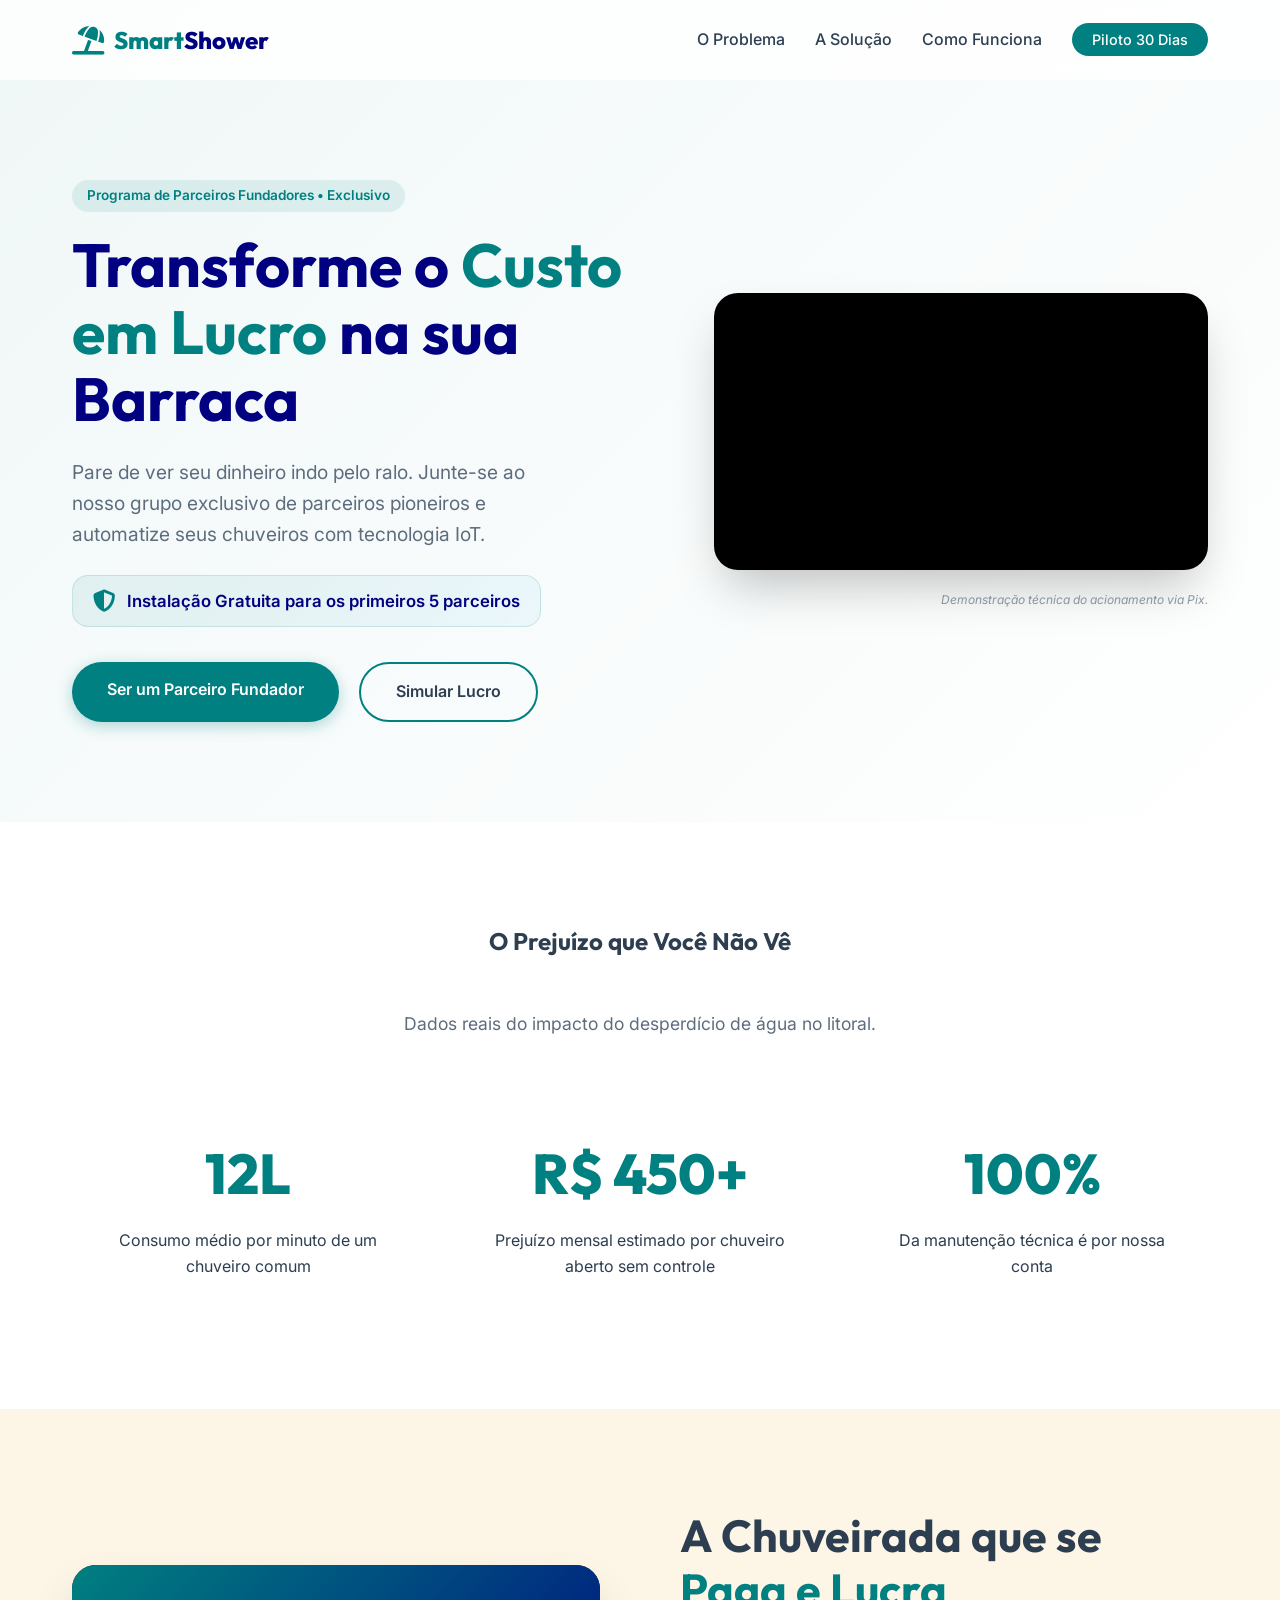
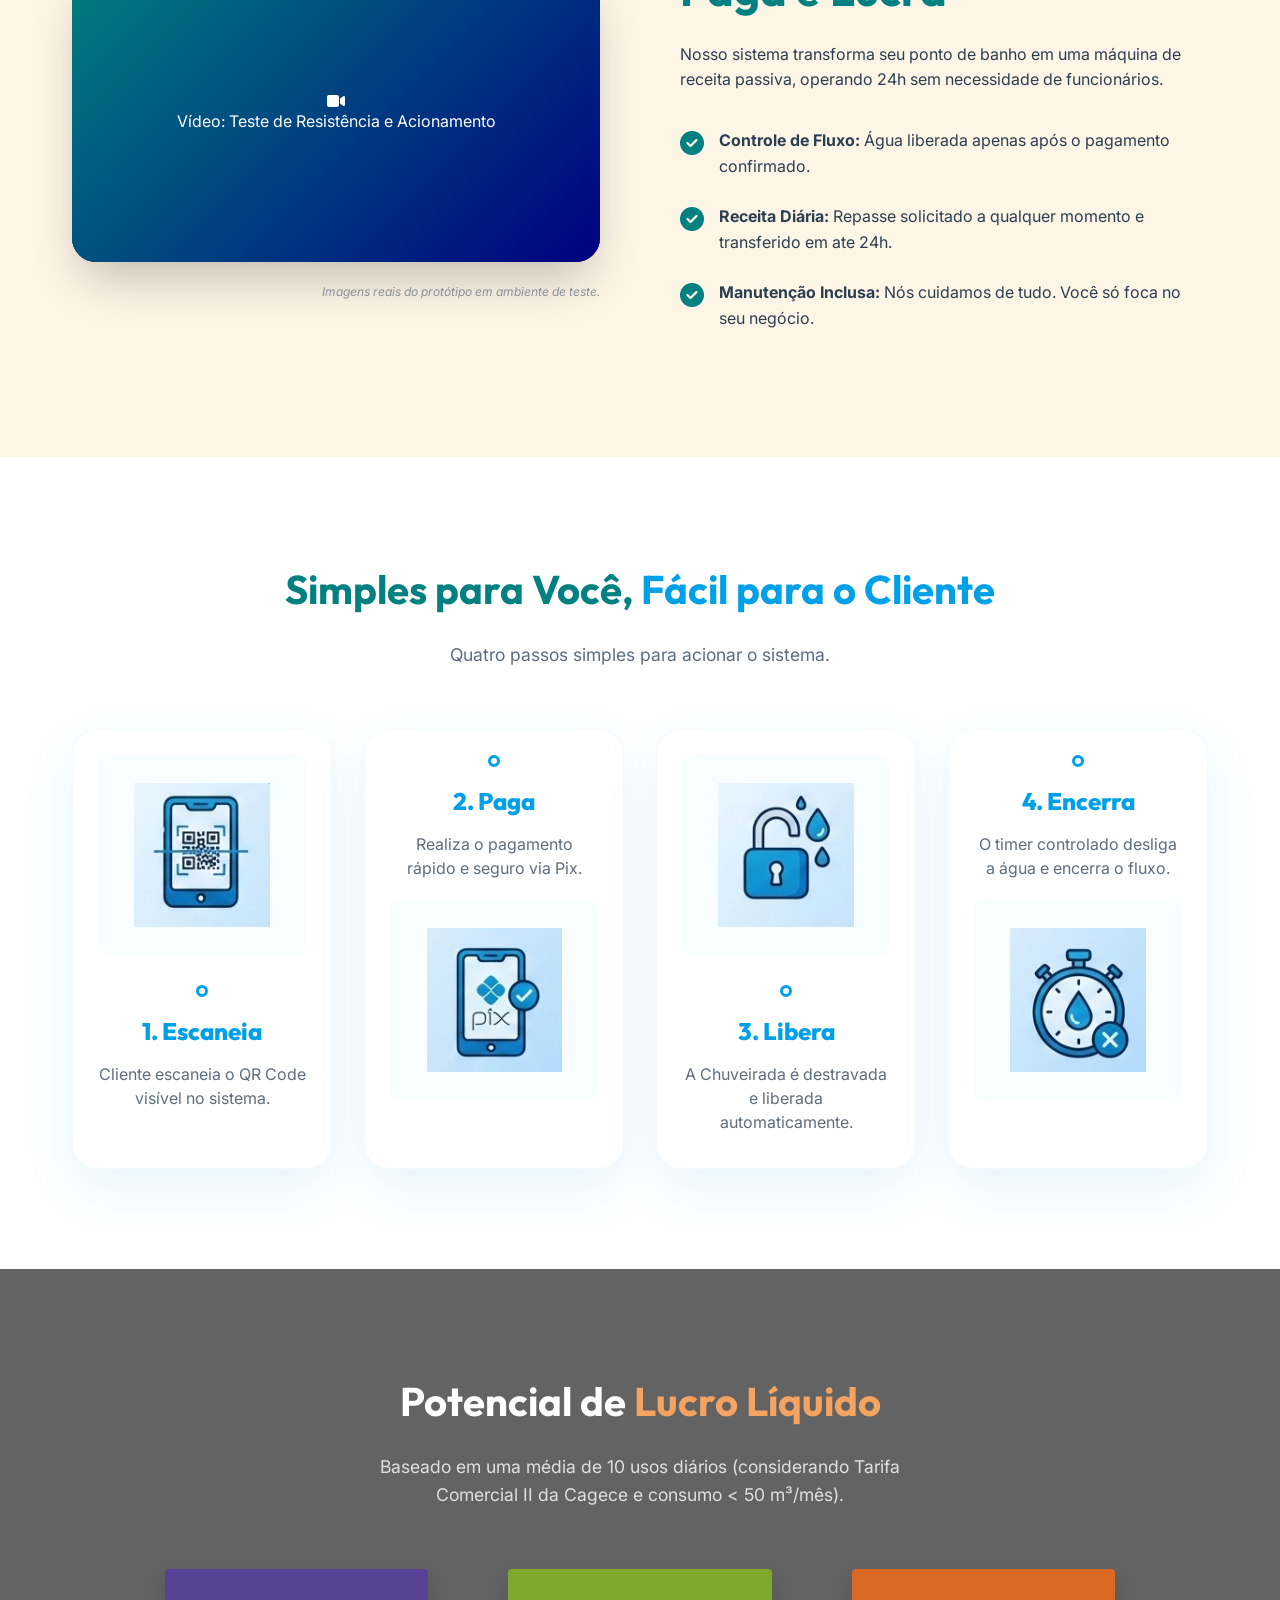
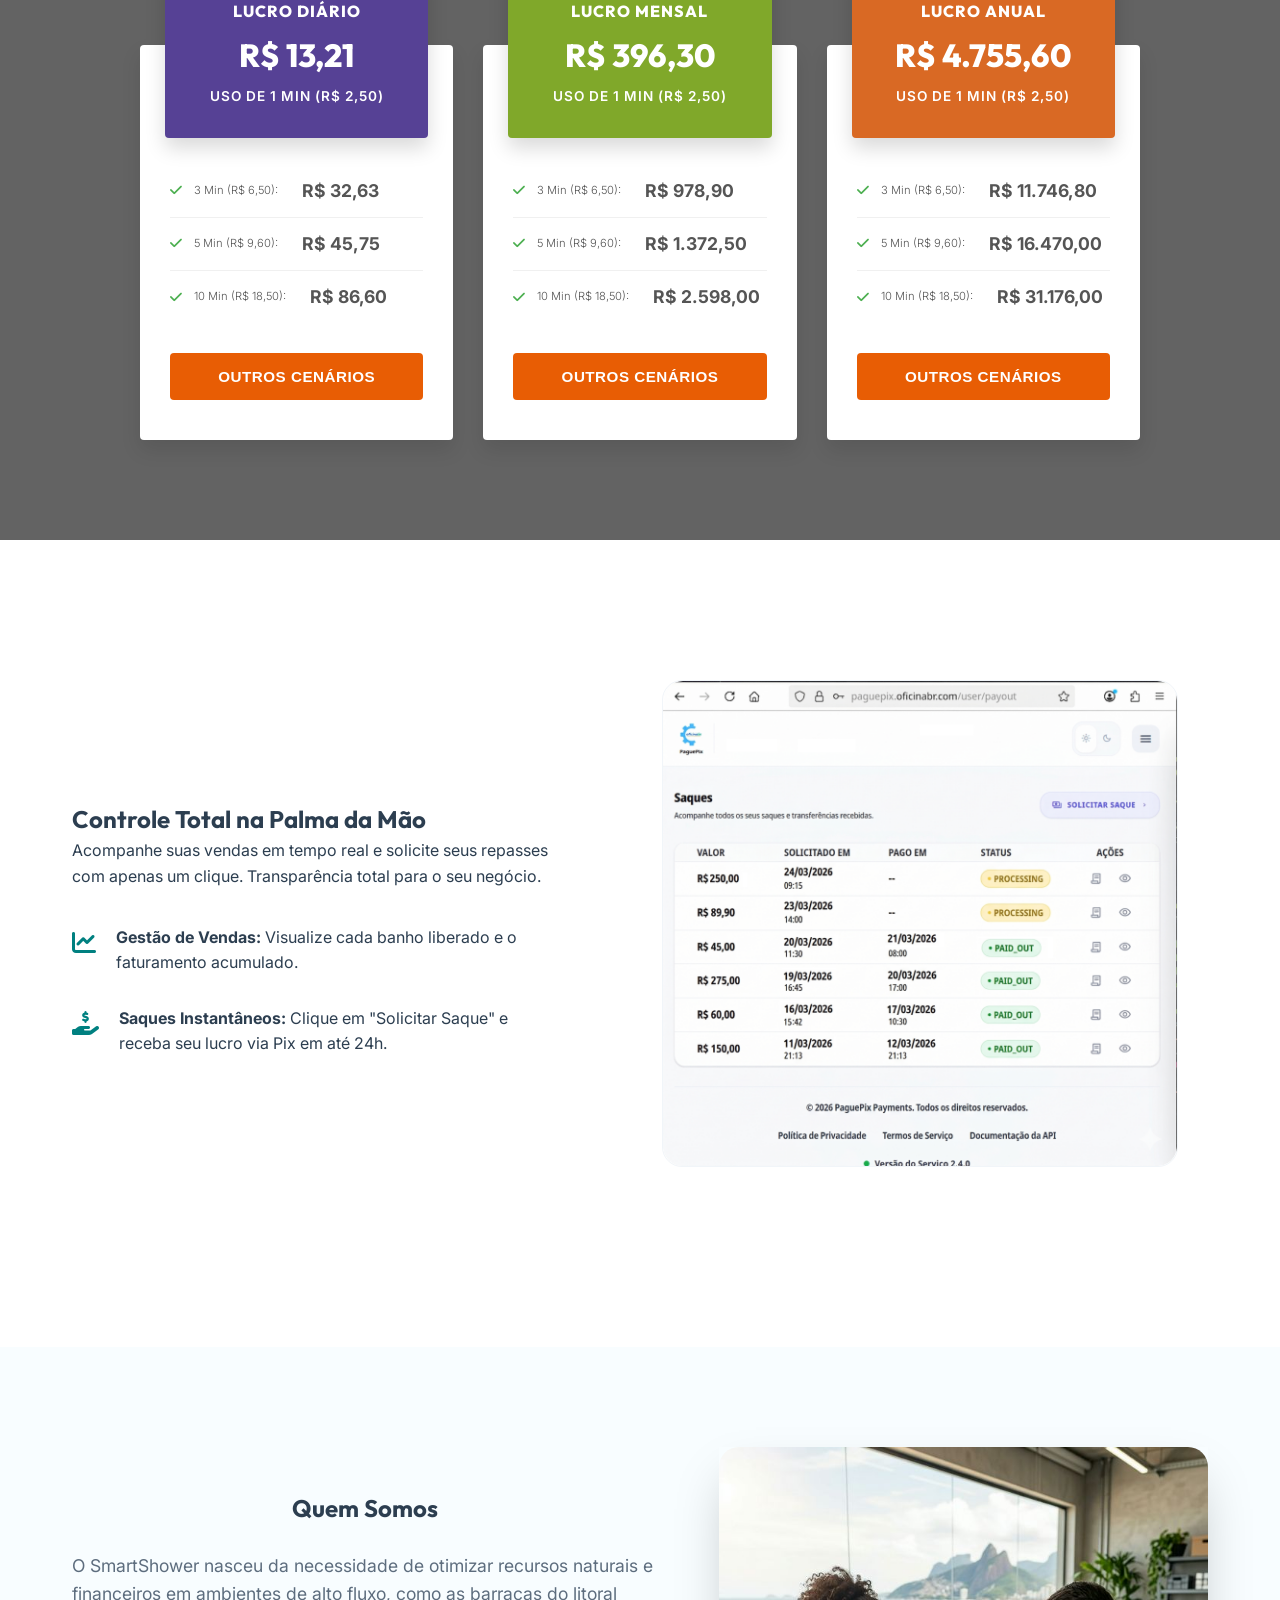
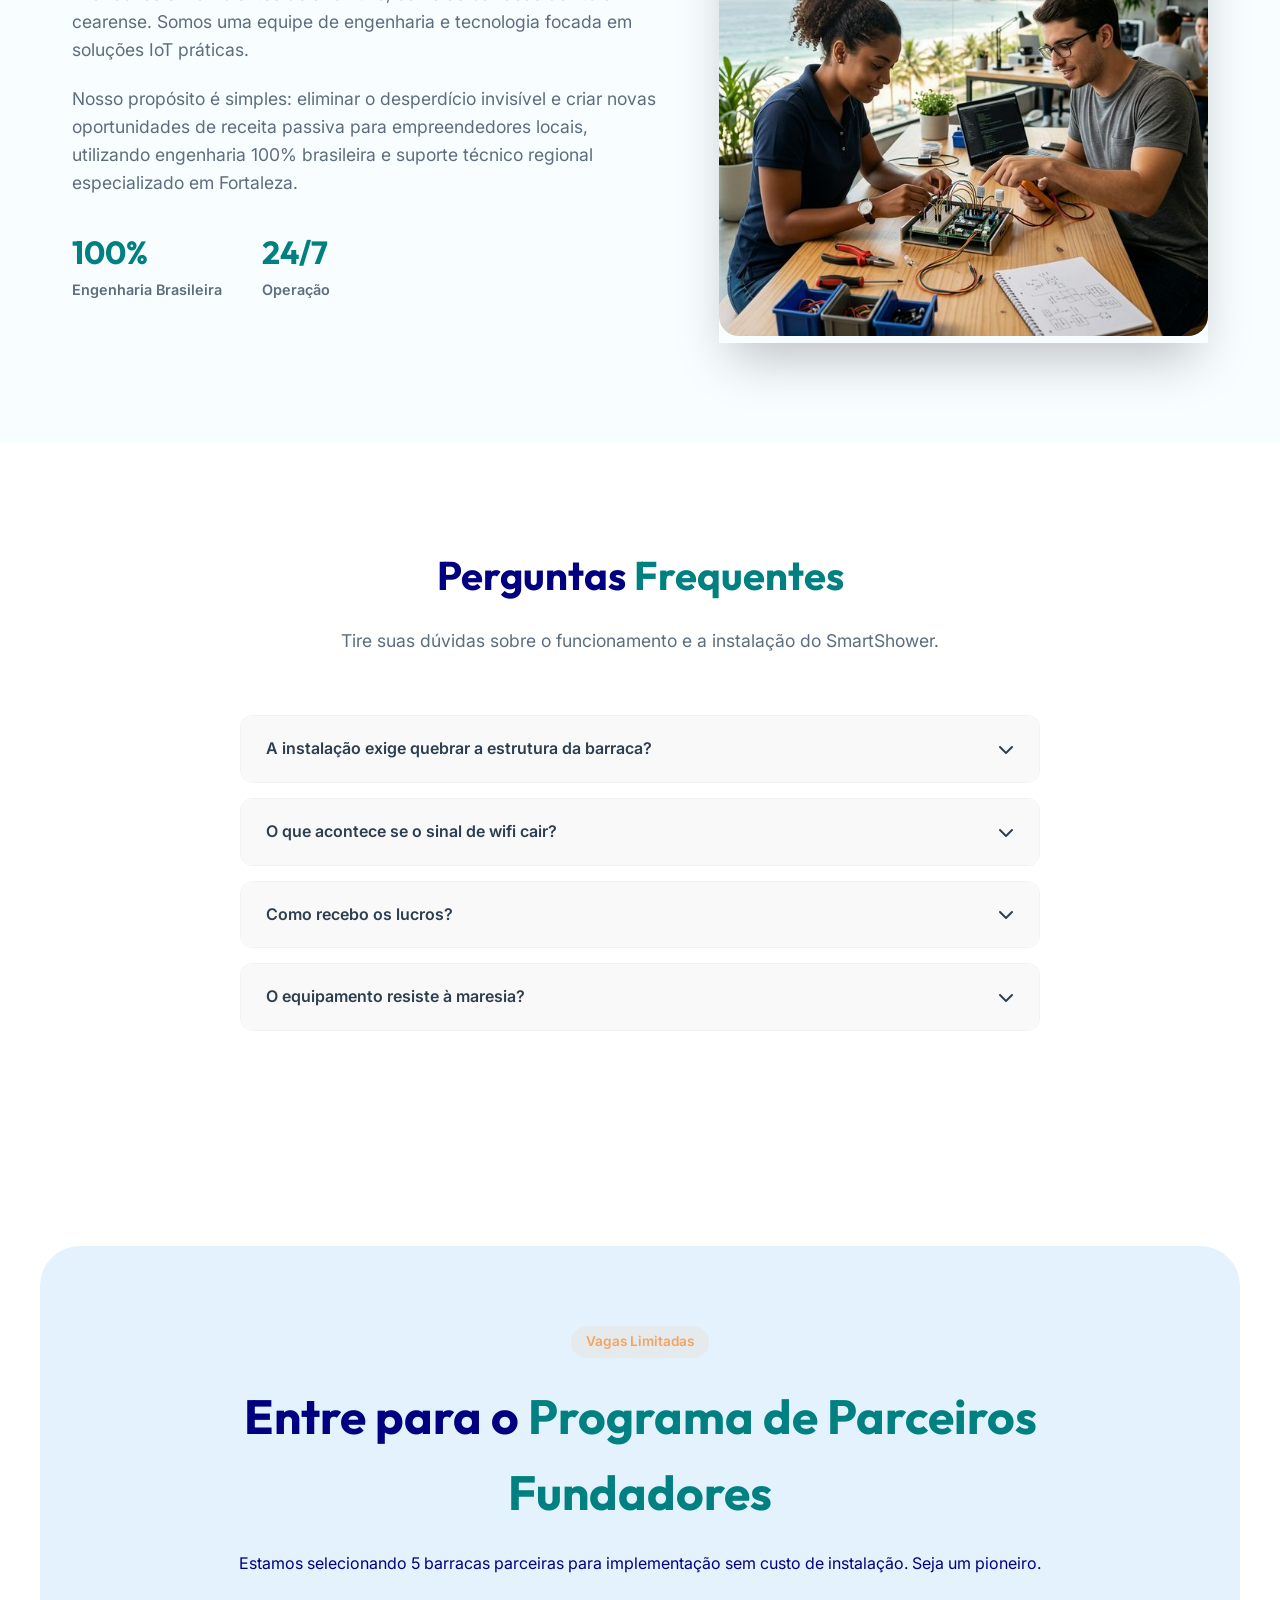
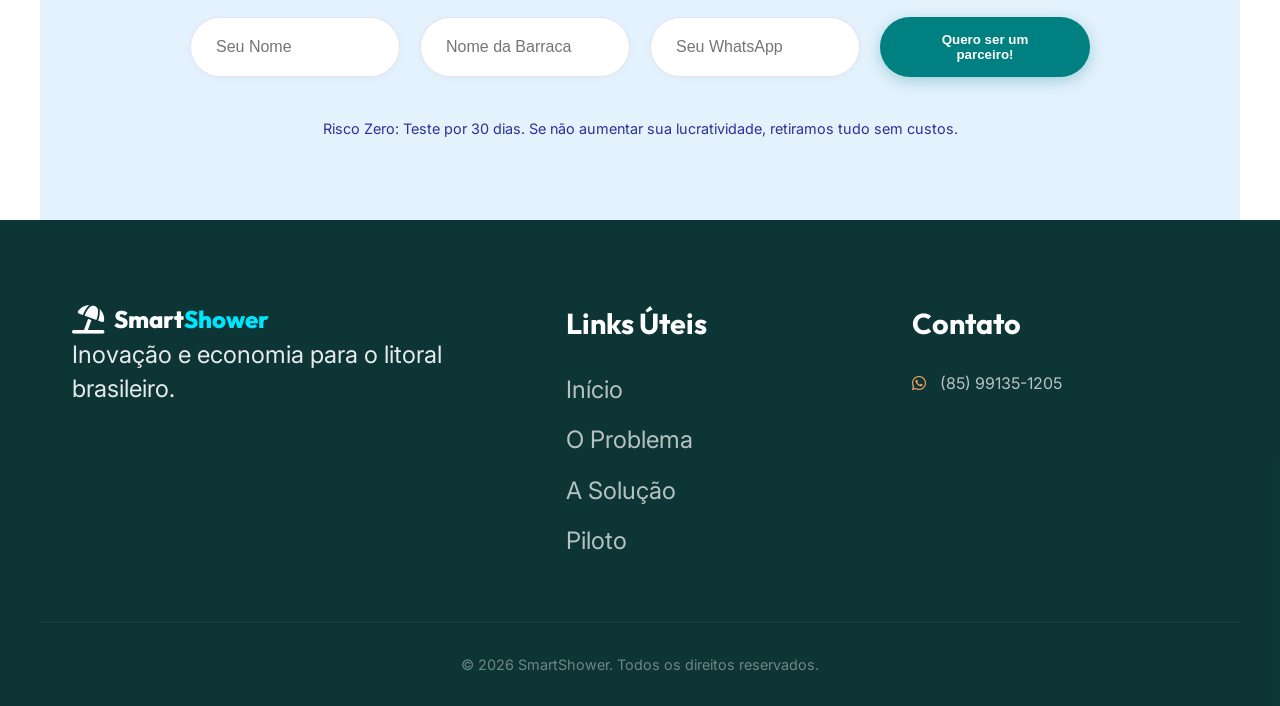
==== commit 875eba3c: "refactor: migrate ROI calculator to a modal and add a new pricing plans section with updated styling" ====
--- a/smartshower/index.html
+++ b/smartshower/index.html
@@ -60,11 +60,10 @@
                 <div class="hero-video-box" data-reveal="right">
                     <div class="video-container shadow-premium">
                         <!-- Placeholder para Vídeo do Fundador / Demonstração Técnica -->
-                        <iframe src="https://www.youtube-nocookie.com/embed/9zIPumm3DnU" 
-                            title="SmartShower - Demonstração técnica" 
-                            allow="accelerometer; autoplay; clipboard-write; encrypted-media; gyroscope; picture-in-picture; web-share" 
-                            referrerpolicy="strict-origin-when-cross-origin" 
-                            allowfullscreen></iframe>
+                        <iframe src="https://www.youtube-nocookie.com/embed/9zIPumm3DnU"
+                            title="SmartShower - Demonstração técnica"
+                            allow="accelerometer; autoplay; clipboard-write; encrypted-media; gyroscope; picture-in-picture; web-share"
+                            referrerpolicy="strict-origin-when-cross-origin" allowfullscreen></iframe>
                     </div>
                     <p class="image-disclaimer text-center">Demonstração técnica do acionamento via Pix.</p>
                 </div>
@@ -205,10 +204,11 @@
             </div>
         </section>
 
-        <!-- ROI Calculator Section -->
-        <section id="roi-calculator" class="roi-calculator">
-            <div class="container">
-                <div class="calculator-wrapper" data-reveal="scale">
+        <!-- ROI Calculator Modal -->
+        <div id="roi-modal" class="modal-overlay" style="display: none;">
+            <div class="modal-container">
+                <div class="calculator-wrapper" style="position: relative;">
+                    <button id="close-roi-modal" class="btn-close-modal"><i class="fas fa-times"></i></button>
                     <div class="calculator-header">
                         <h2>Quanto sua barraca pode <span>Lucrar?</span></h2>
                         <p>Simule a economia e a receita extra para o seu estabelecimento.</p>
@@ -267,38 +267,130 @@
                         </div>
 
                         <div class="calculator-results-stack">
-                            <div class="result-card-revenue">
-                                <h3>Receita Mensal Bruta</h3>
-                                <div class="result-value-large" id="total-revenue">R$ 750,00</div>
-                                <p>Faturamento total sem descontos</p>
-                            </div>
 
                             <div class="result-grid-profit">
                                 <div class="result-card-profit">
-                                    <h3>Lucro Líquido Estimado (Mês)</h3>
+                                    <h3>Lucro Líquido<br>Estimado (Mês)</h3>
                                     <div class="result-value" id="total-profit">R$ 0,00</div>
                                 </div>
                                 <div class="result-card-profit highlight-margin">
-                                    <h3>Margem do Estabelecimento</h3>
+                                    <h3>Margem do<br>Estabelecimento</h3>
                                     <div class="result-value" id="margin-percent">0%</div>
-                                    <p style="font-size: 0.8rem; opacity: 0.8; margin-top: 5px;">de retorno livre de
-                                        esforço</p>
                                 </div>
                             </div>
-
-                            <div class="calculator-footer-note"
-                                style="text-align: left; background: #fffbe6; padding: 20px; border-radius: 12px; border-left: 5px solid #fadb14; margin-top: 25px;">
-                                <p style="margin-bottom: 10px; color: #1e293b;"><strong>Observações:</strong></p>
-                                <p style="margin-bottom: 8px;">1 - Estimativa para banhos de 1 minuto com vazão media de
-                                    12 litros/min</p>
-                                <p style="margin-bottom: 8px;">2 - O <strong>Lucro Líquido Estimado</strong> já desconta
-                                    o custo da água e a taxa de 30% da plataforma, que cobre o hardware, manutenção,
-                                    servidores e custos de processamento do Pix.</p>
-                                <p style="margin-bottom: 8px;">3 - A simulação considera o <strong>repasse mensal
-                                        gratuito</strong>. Saques extras possuem tarifa fixa de R$ 3,00 por operação.
-                                </p>
-                                <p>4 - Não inclui impostos do CNPJ e consumo de energia (baixíssimo).</p>
-                            </div>
+                        </div>
+                    </div>
+                    <div class="calculator-footer-note">
+                        <h3 style="margin-bottom: 15px; color: #1e293b; font-size: 1.2rem;">Observações:</h3>
+                        <div class="footer-note-columns" style="display: grid; grid-template-columns: 1fr 1fr; gap: 30px;">
+                            <div class="footer-note-col">
+                                <p style="margin-bottom: 15px; color: #64748b;">1 - Estimativa para banhos de 1 minuto com vazão media de 12 litros/min</p>
+                                <p style="margin-bottom: 0px; color: #64748b;">2 - O <strong>Lucro Líquido Estimado</strong> já desconta o custo da água e a taxa de 30% da plataforma, que cobre o hardware, manutenção, servidores e custos de processamento do Pix.</p>
+                            </div>
+                            <div class="footer-note-col">
+                                <p style="margin-bottom: 15px; color: #64748b;">3 - A simulação considera o <strong>repasse mensal gratuito</strong>. Saques extras possuem tarifa fixa de R$ 3,00 por operação.</p>
+                                <p style="margin-bottom: 0px; color: #64748b;">4 - Não inclui impostos do CNPJ e consumo de energia (baixíssimo).</p>
+                            </div>
+                        </div>
+
+                    </div>
+                </div>
+            </div>
+        </div>
+
+        <!-- Plans / Pricing Reference -->
+        <section id="profit-plans" class="profit-plans section-padding" style="background-color: #636363;">
+            <div class="container">
+                <div class="section-header text-center" data-reveal="bottom">
+                    <h2 style="color: white;">Potencial de <span style="color: #F4A460;">Lucro Líquido</span></h2>
+                    <p style="color: #e0e0e0;">Baseado em uma média de 10 usos diários (considerando Tarifa Comercial II
+                        da Cagece e consumo &lt; 50 m³/mês).</p>
+                </div>
+                <div class="pricing-grid">
+                    <!-- Card Diário -->
+                    <div class="pricing-card" data-reveal="bottom">
+                        <div class="pricing-header" style="background-color: #564195;">
+                            <h4>LUCRO DIÁRIO</h4>
+                            <h2>R$ 13,21</h2>
+                            <p> USO DE 1 MIN (R$ 2,50) </p>
+                        </div>
+                        <div class="pricing-body">
+                            <ul class="pricing-features">
+                                <li><i class="fas fa-check" style="color: #4CAF50;"></i>
+                                    <span class="pricing-label">3 Min (R$ 6,50):</span><br>
+                                    <span class="pricing-value">R$ 32,63</span>
+                                </li>
+                                <li><i class="fas fa-check" style="color: #4CAF50;"></i>
+                                    <span class="pricing-label">5 Min (R$ 9,60):</span><br>
+                                    <span class="pricing-value">R$ 45,75</span>
+                                </li>
+                                <li><i class="fas fa-check" style="color: #4CAF50;"></i>
+                                    <span class="pricing-label">10 Min (R$ 18,50):</span><br>
+                                    <span class="pricing-value">R$ 86,60</span>
+                                </li>
+                            </ul>
+                            <button class="btn btn-pricing open-roi-modal"
+                                style="background-color: #E85D04; border: none; width: 100%; cursor: pointer;">
+                                OUTROS CENÁRIOS
+                            </button>
+                        </div>
+                    </div>
+
+                    <!-- Card Mensal -->
+                    <div class="pricing-card" data-reveal="bottom" data-delay="100">
+                        <div class="pricing-header" style="background-color: #80A82A;">
+                            <h4>LUCRO MENSAL</h4>
+                            <h2>R$ 396,30</h2>
+                            <p> USO DE 1 MIN (R$ 2,50) </p>
+                        </div>
+                        <div class="pricing-body">
+                            <ul class="pricing-features">
+                                <li><i class="fas fa-check" style="color: #4CAF50;"></i>
+                                    <span class="pricing-label">3 Min (R$ 6,50):</span><br>
+                                    <span class="pricing-value">R$ 978,90</span>
+                                </li>
+                                <li><i class="fas fa-check" style="color: #4CAF50;"></i>
+                                    <span class="pricing-label">5 Min (R$ 9,60):</span><br>
+                                    <span class="pricing-value">R$ 1.372,50</span>
+                                </li>
+                                <li><i class="fas fa-check" style="color: #4CAF50;"></i>
+                                    <span class="pricing-label">10 Min (R$ 18,50):</span><br>
+                                    <span class="pricing-value">R$ 2.598,00</span>
+                                </li>
+                            </ul>
+                            <button class="btn btn-pricing open-roi-modal"
+                                style="background-color: #E85D04; border: none; width: 100%; cursor: pointer;">
+                                OUTROS CENÁRIOS
+                            </button>
+                        </div>
+                    </div>
+
+                    <!-- Card Anual -->
+                    <div class="pricing-card" data-reveal="bottom" data-delay="200">
+                        <div class="pricing-header" style="background-color: #D96924;">
+                            <h4>LUCRO ANUAL</h4>
+                            <h2>R$ 4.755,60</h2>
+                            <p> USO DE 1 MIN (R$ 2,50) </p>
+                        </div>
+                        <div class="pricing-body">
+                            <ul class="pricing-features">
+                                <li><i class="fas fa-check" style="color: #4CAF50;"></i>
+                                    <span class="pricing-label">3 Min (R$ 6,50):</span><br>
+                                    <span class="pricing-value">R$ 11.746,80</span>
+                                </li>
+                                <li><i class="fas fa-check" style="color: #4CAF50;"></i>
+                                    <span class="pricing-label">5 Min (R$ 9,60):</span><br>
+                                    <span class="pricing-value">R$ 16.470,00</span>
+                                </li>
+                                <li><i class="fas fa-check" style="color: #4CAF50;"></i>
+                                    <span class="pricing-label">10 Min (R$ 18,50):</span><br>
+                                    <span class="pricing-value">R$ 31.176,00</span>
+                                </li>
+                            </ul>
+                            <button class="btn btn-pricing open-roi-modal"
+                                style="background-color: #E85D04; border: none; width: 100%; cursor: pointer;">
+                                OUTROS CENÁRIOS
+                            </button>
                         </div>
                     </div>
                 </div>
@@ -454,7 +546,6 @@
             <div class="footer-contact">
                 <h4>Contato</h4>
                 <p><i class="fab fa-whatsapp"></i> (85) 99135-1205</p>
-                <p><i class="fas fa-envelope"></i> contato@oficinabr.com</p>
             </div>
         </div>
         <div class="footer-bottom container">
--- a/smartshower/css/style.css
+++ b/smartshower/css/style.css
@@ -1236,21 +1236,21 @@
 }
 
 /* ROI CALCULATOR REBUILD - REFERENCE IMAGE MATCH */
-.roi-calculator .calculator-body {
+.calculator-wrapper .calculator-body {
     display: grid;
-    grid-template-columns: 30% 70%;
-    gap: 30px;
-    align-items: center;
-}
-
-.roi-calculator .input-group label {
+    grid-template-columns: 50% 50%;
+    gap: 20px;
+    align-items: stretch;
+}
+
+.calculator-wrapper .input-group label {
     color: #1e3a8a;
     font-weight: 700;
     font-size: 1.1rem;
     margin-bottom: 12px;
 }
 
-.roi-calculator .input-group input {
+.calculator-wrapper .input-group input {
     border: 1px solid #e2e8f0;
     padding: 18px;
     font-size: 1.2rem;
@@ -1292,16 +1292,20 @@
 
 .result-grid-profit {
     display: grid;
-    grid-template-columns: 1fr 1fr;
+    grid-template-columns: 1fr;
     gap: 20px;
+    height: 100%;
 }
 
 .result-card-profit {
     background: #008080;
     color: #fff;
-    padding: 25px;
-    border-radius: 20px;
+    padding: 30px 20px;
+    border-radius: 12px;
     text-align: center;
+    display: flex;
+    flex-direction: column;
+    justify-content: center;
 }
 
 .result-card-profit h3 {
@@ -1325,21 +1329,29 @@
 }
 
 .calculator-footer-note {
-    margin-top: 10px;
-    font-size: 1.2rem;
-    /* Aumentado em 50% */
-    color: #64748b;
-    line-height: 1.5;
+    margin-top: 30px;
+    font-size: 1.05rem;
+    line-height: 1.6;
+    text-align: left; 
+    background: #fffdf5; 
+    padding: 25px; 
+    border-radius: 8px; 
+    border-left: 6px solid #fadb14;
 }
 
 @media (max-width: 991px) {
-    .roi-calculator .calculator-body {
+    .calculator-wrapper .calculator-body {
         grid-template-columns: 1fr;
-        gap: 40px;
-    }
-
-    .roi-calculator .number-input-wrapper {
+        gap: 30px;
+    }
+
+    .calculator-wrapper .number-input-wrapper {
         width: 100%;
+    }
+    
+    .footer-note-columns {
+        grid-template-columns: 1fr !important;
+        gap: 15px !important;
     }
 }
 
@@ -1371,15 +1383,15 @@
     .result-value-large {
         font-size: 2rem;
     }
-    
+
     .result-grid-profit {
         gap: 10px;
     }
-    
+
     .result-card-profit {
         padding: 15px 5px;
     }
-    
+
     .result-card-profit .result-value {
         font-size: 1.2rem;
     }
@@ -1405,8 +1417,10 @@
     font-family: ui-monospace, SFMono-Regular, Menlo, Monaco, Consolas, "Liberation Mono", "Courier New", monospace;
     padding: 15px 10px !important;
     flex-grow: 1;
-    width: 0 !important; /* Forces flex-grow to handle width and overrides global 100% */
-    min-width: 0; /* Allows shrinking on very small screens */
+    width: 0 !important;
+    /* Forces flex-grow to handle width and overrides global 100% */
+    min-width: 0;
+    /* Allows shrinking on very small screens */
     margin: 0 !important;
     -moz-appearance: textfield;
     appearance: textfield;
@@ -1431,7 +1445,8 @@
     display: flex;
     align-items: center;
     justify-content: center;
-    flex-shrink: 0; /* Prevents buttons from being squished */
+    flex-shrink: 0;
+    /* Prevents buttons from being squished */
 }
 
 .ctrl-btn:hover {
@@ -1442,6 +1457,7 @@
 .ctrl-btn.plus {
     border-left: 1px solid #e2e8f0;
 }
+
 /* About Section */
 .about {
     background: #f8fdff;
@@ -1571,15 +1587,15 @@
     border-radius: 50%;
 }
 
-input:checked + .slider {
+input:checked+.slider {
     background-color: var(--primary);
 }
 
-input:focus + .slider {
+input:focus+.slider {
     box-shadow: 0 0 1px var(--primary);
 }
 
-input:checked + .slider:before {
+input:checked+.slider:before {
     transform: translateX(24px);
 }
 
@@ -1588,7 +1604,209 @@
         grid-template-columns: 1fr;
         text-align: center;
     }
+
     .about-stats {
         justify-content: center;
     }
 }
+
+/* Pricing / Plans Section */
+.profit-plans {
+    padding: 100px 0;
+    background-color: #636363;
+}
+
+.profit-plans .section-header h2 {
+    color: white;
+}
+
+.profit-plans .section-header p {
+    color: #e0e0e0;
+}
+
+.pricing-grid {
+    display: grid;
+    grid-template-columns: repeat(auto-fit, minmax(300px, 1fr));
+    gap: 30px;
+    max-width: 1000px;
+    margin: 0 auto;
+}
+
+.pricing-card {
+    position: relative;
+    padding-top: 20px;
+    display: flex;
+    flex-direction: column;
+    align-items: center;
+}
+
+.pricing-body {
+    background: white;
+    margin-top: 3.5rem;
+    padding: 120px 30px 40px 30px;
+    box-shadow: 0 10px 20px rgba(0, 0, 0, 0.1);
+    border-radius: 4px;
+    width: 100%;
+    display: flex;
+    flex-direction: column;
+    flex-grow: 1;
+}
+
+.pricing-header {
+    position: absolute;
+    top: 0;
+    left: 8%;
+    right: 8%;
+    padding: 30px 20px;
+    text-align: center;
+    color: white;
+    box-shadow: 0 10px 20px rgba(0, 0, 0, 0.15);
+    z-index: 2;
+    border-radius: 4px;
+}
+
+.pricing-header h4 {
+    font-size: 1rem;
+    letter-spacing: 1px;
+    text-transform: uppercase;
+    margin-bottom: 5px;
+    font-weight: 800;
+}
+
+.pricing-header h2 {
+    font-size: 2.0rem;
+    font-weight: 800;
+    margin-bottom: 5px;
+    font-family: 'Outfit', sans-serif;
+}
+
+.pricing-header p {
+    font-size: 0.85rem;
+    text-transform: uppercase;
+    letter-spacing: 1px;
+    font-weight: 600;
+}
+
+.pricing-features {
+    list-style: none;
+    margin-bottom: 30px;
+    flex-grow: 1;
+}
+
+.pricing-features li {
+    padding: 12px 0;
+    font-size: 0.85rem;
+    color: #555;
+    display: flex;
+    align-items: center;
+    gap: 12px;
+    border-bottom: 1px solid #f0f0f0;
+}
+
+.pricing-features li:last-child {
+    border-bottom: none;
+}
+
+.pricing-value {
+    font-size: 1.1rem;
+    font-weight: 700;
+}
+
+.pricing-label {
+    font-size: 0.7rem;
+    font-weight: 300;
+}
+
+.btn-pricing {
+    display: block;
+    text-align: center;
+    color: white;
+    padding: 15px;
+    border-radius: 4px;
+    text-decoration: none;
+    font-weight: 700;
+    text-transform: uppercase;
+    transition: all 0.3s ease;
+    margin-top: auto;
+    font-size: 0.95rem;
+    letter-spacing: 0.5px;
+}
+
+.btn-pricing:hover {
+    opacity: 0.9;
+    transform: translateY(-2px);
+    color: white;
+}
+
+/* Modal Specific Styles */
+.modal-overlay {
+    position: fixed;
+    top: 0;
+    left: 0;
+    width: 100%;
+    height: 100%;
+    background: rgba(0, 0, 0, 0.75);
+    z-index: 9999;
+    display: flex;
+    justify-content: center;
+    align-items: center;
+    padding: 20px;
+    opacity: 0;
+    pointer-events: none;
+    transition: opacity 0.3s ease;
+    backdrop-filter: blur(5px);
+}
+
+.modal-overlay.active {
+    opacity: 1;
+    pointer-events: auto;
+}
+
+.modal-container {
+    background: transparent;
+    border-radius: 20px;
+    max-width: 900px;
+    width: 100%;
+    max-height: 95vh;
+    overflow-y: auto;
+    position: relative;
+    transform: translateY(30px) scale(0.95);
+    transition: all 0.3s cubic-bezier(0.175, 0.885, 0.32, 1.275);
+}
+
+.modal-overlay.active .modal-container {
+    transform: translateY(0) scale(1);
+}
+
+.btn-close-modal {
+    position: absolute;
+    top: 15px;
+    right: 15px;
+    background: #f1f5f9;
+    color: #64748b;
+    border: none;
+    width: 40px;
+    height: 40px;
+    border-radius: 50%;
+    font-size: 1.2rem;
+    cursor: pointer;
+    z-index: 100;
+    display: flex;
+    justify-content: center;
+    align-items: center;
+    transition: all 0.3s ease;
+    box-shadow: 0 4px 6px rgba(0,0,0,0.1);
+}
+
+.btn-close-modal:hover {
+    background: #ef4444;
+    color: white;
+    transform: rotate(90deg);
+}
+
+/* Ensure calculator wrapper blends nicely without margins in the modal */
+.modal-container .calculator-wrapper {
+    margin: 0;
+    border-radius: 16px;
+    overflow: hidden;
+}
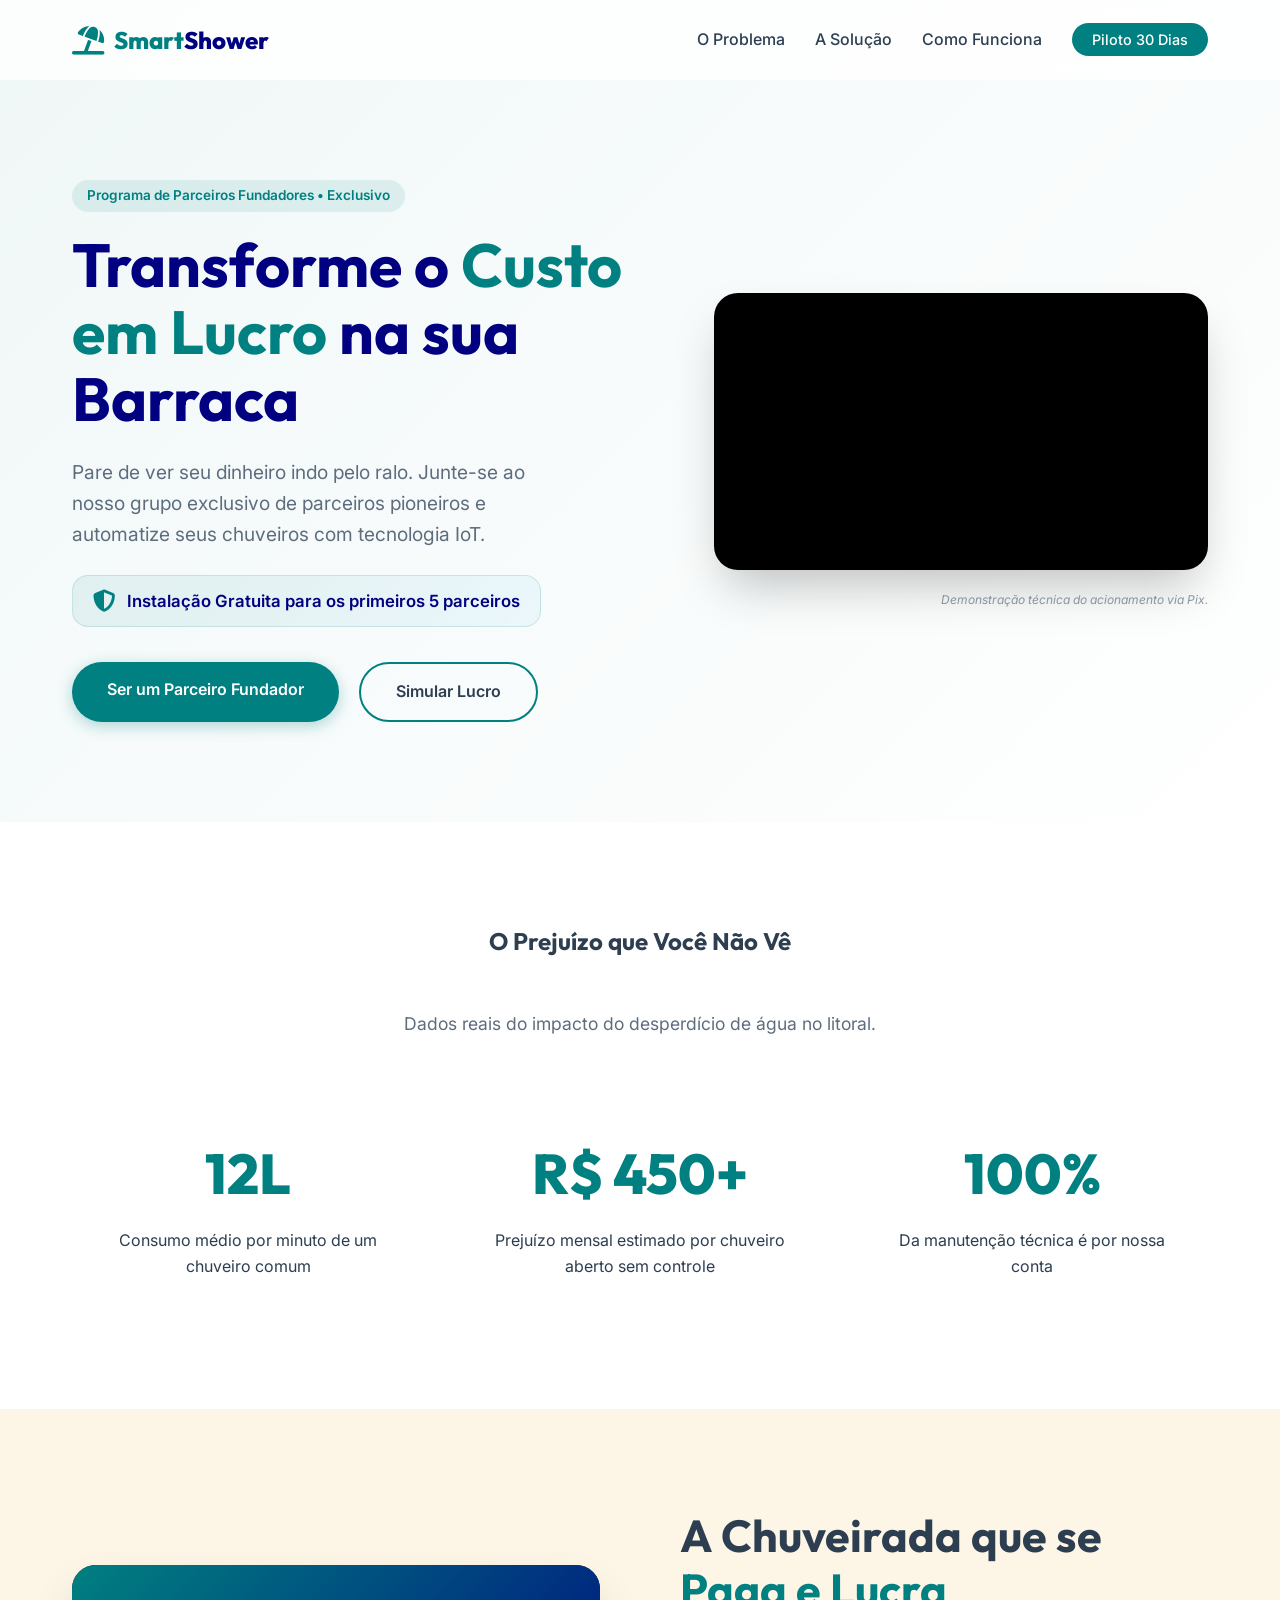
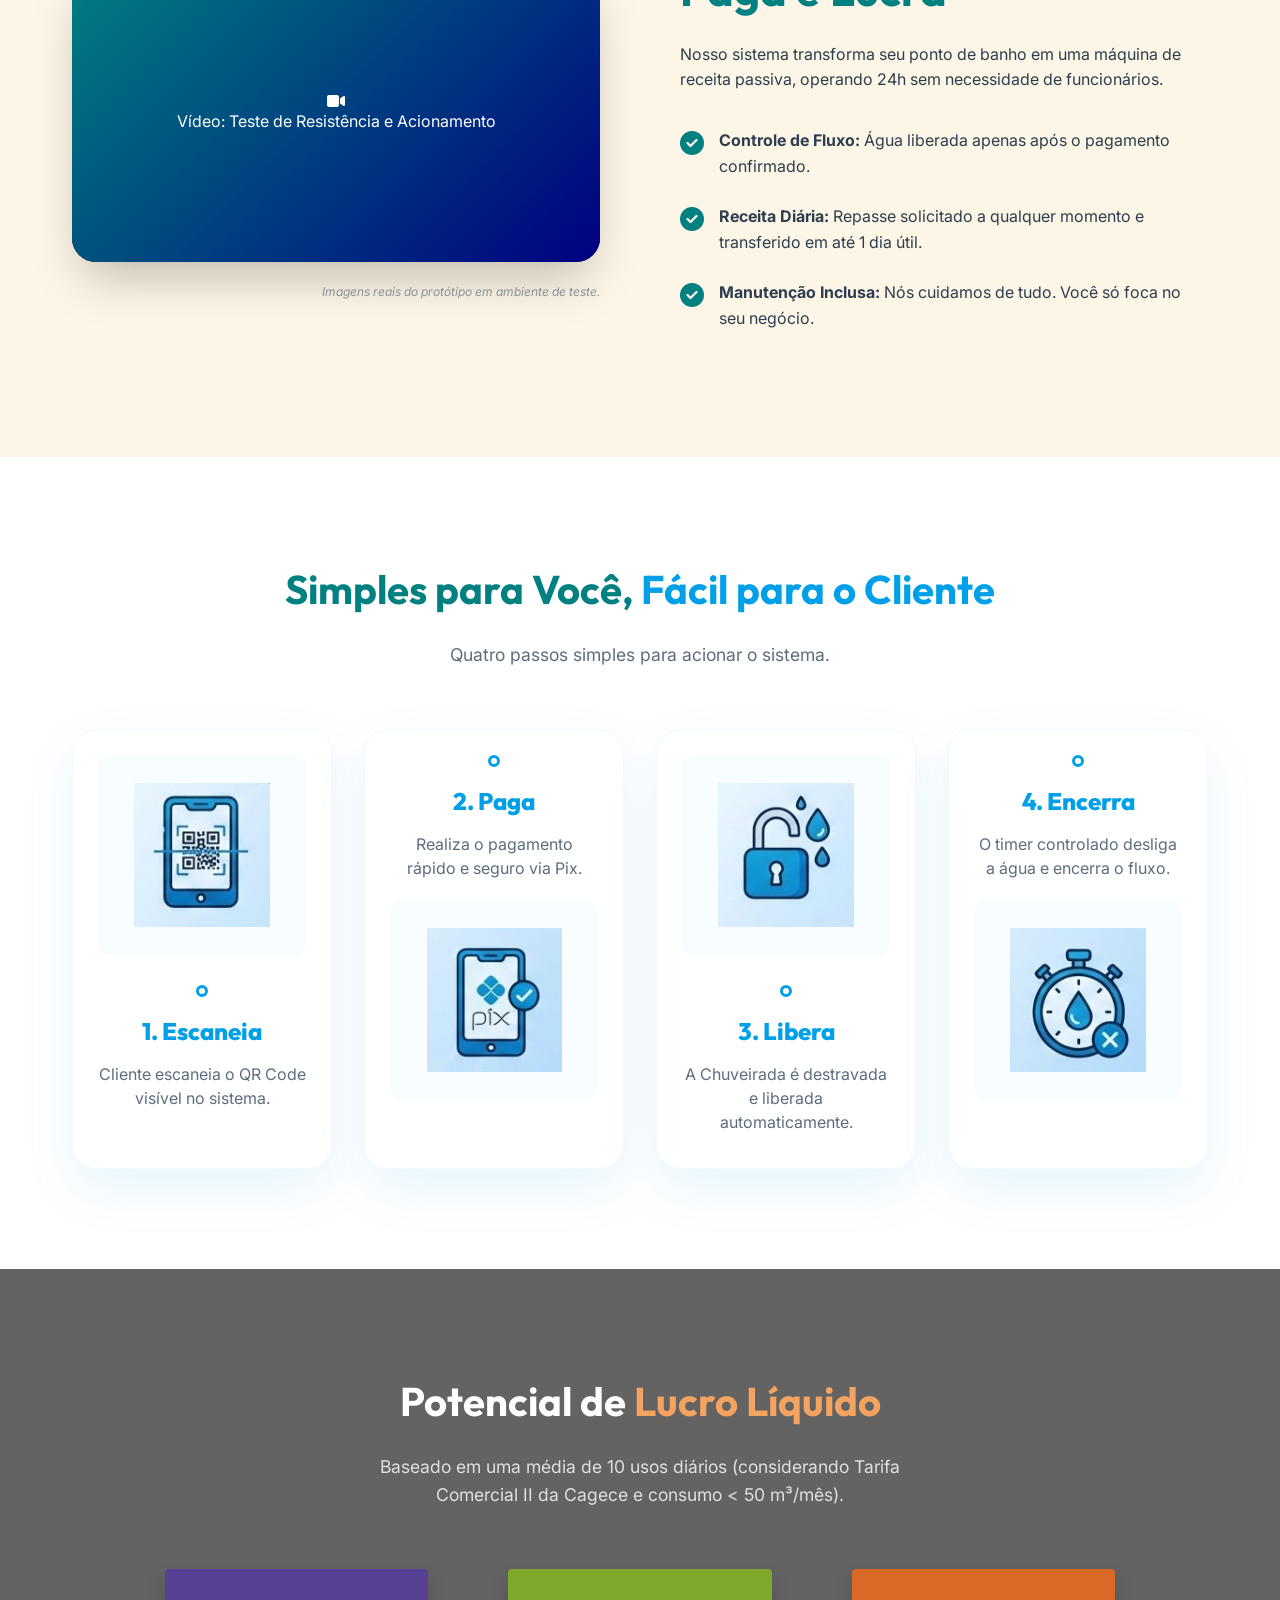
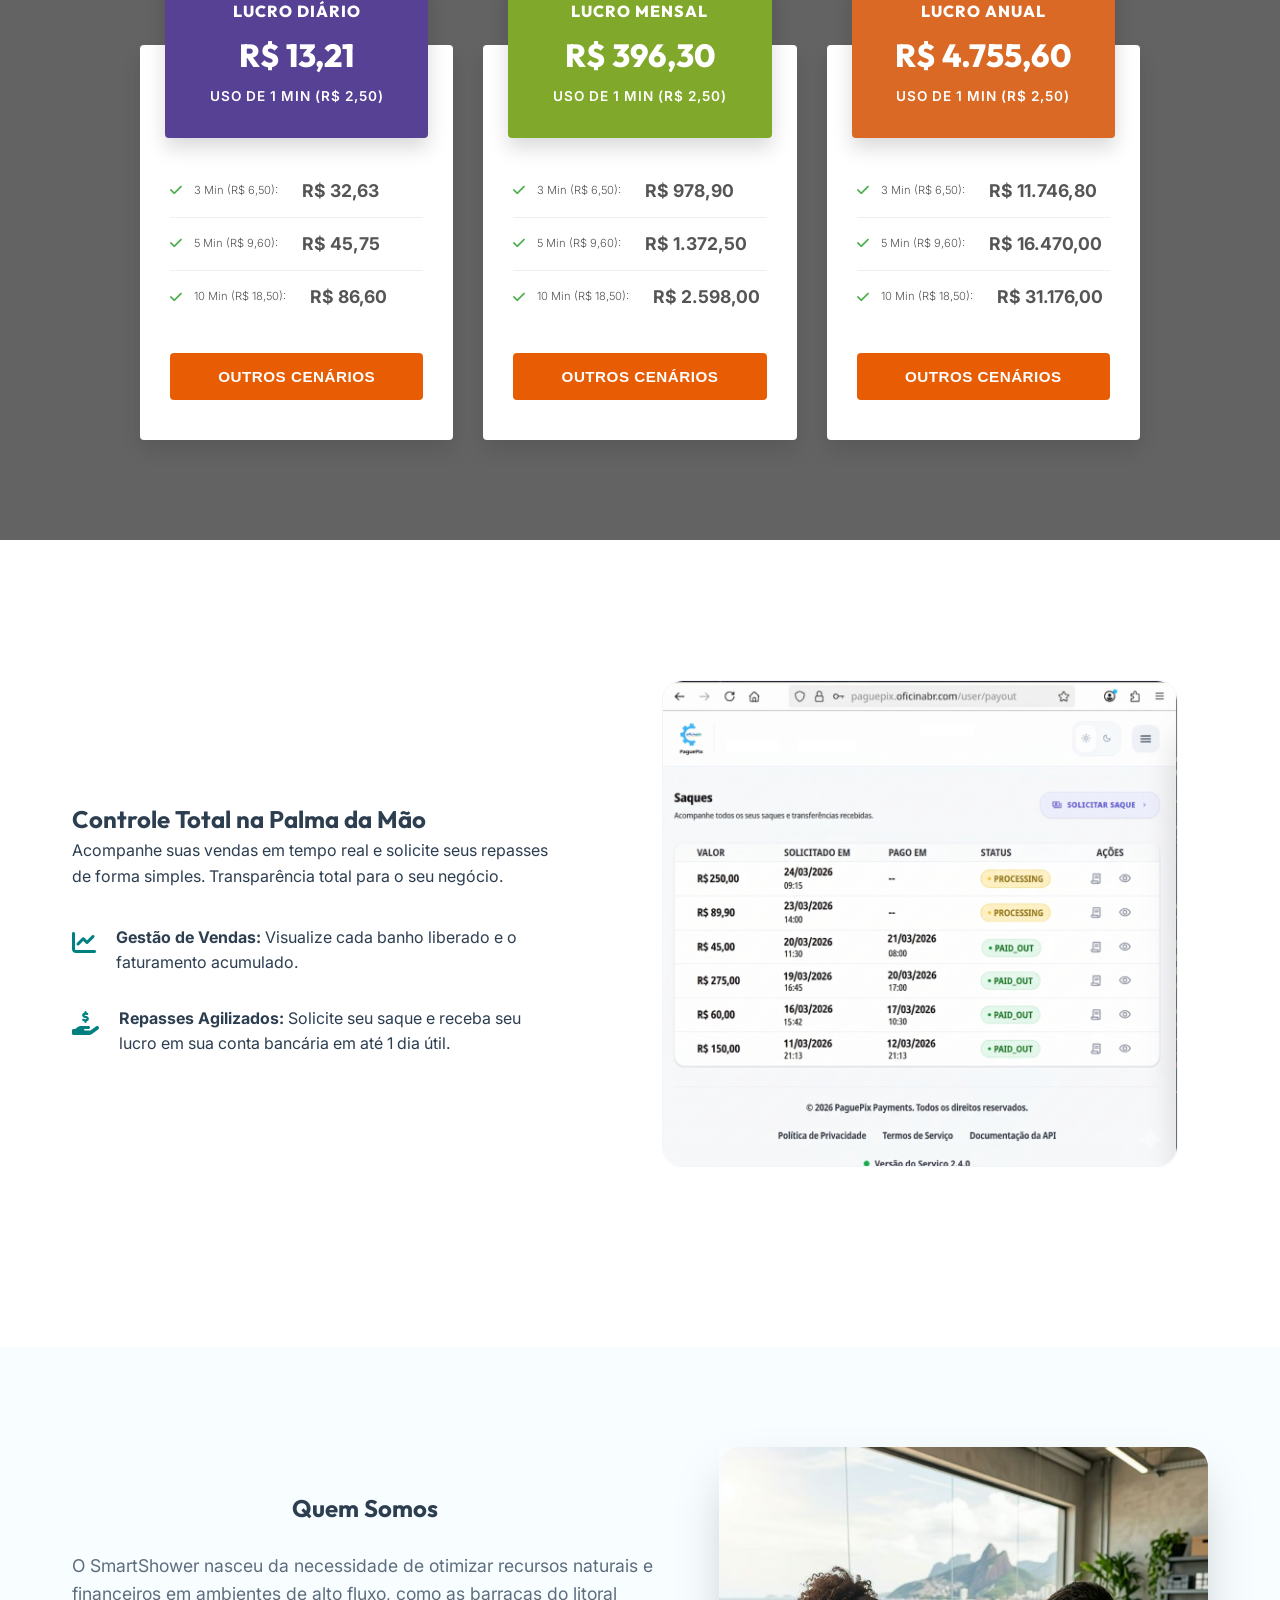
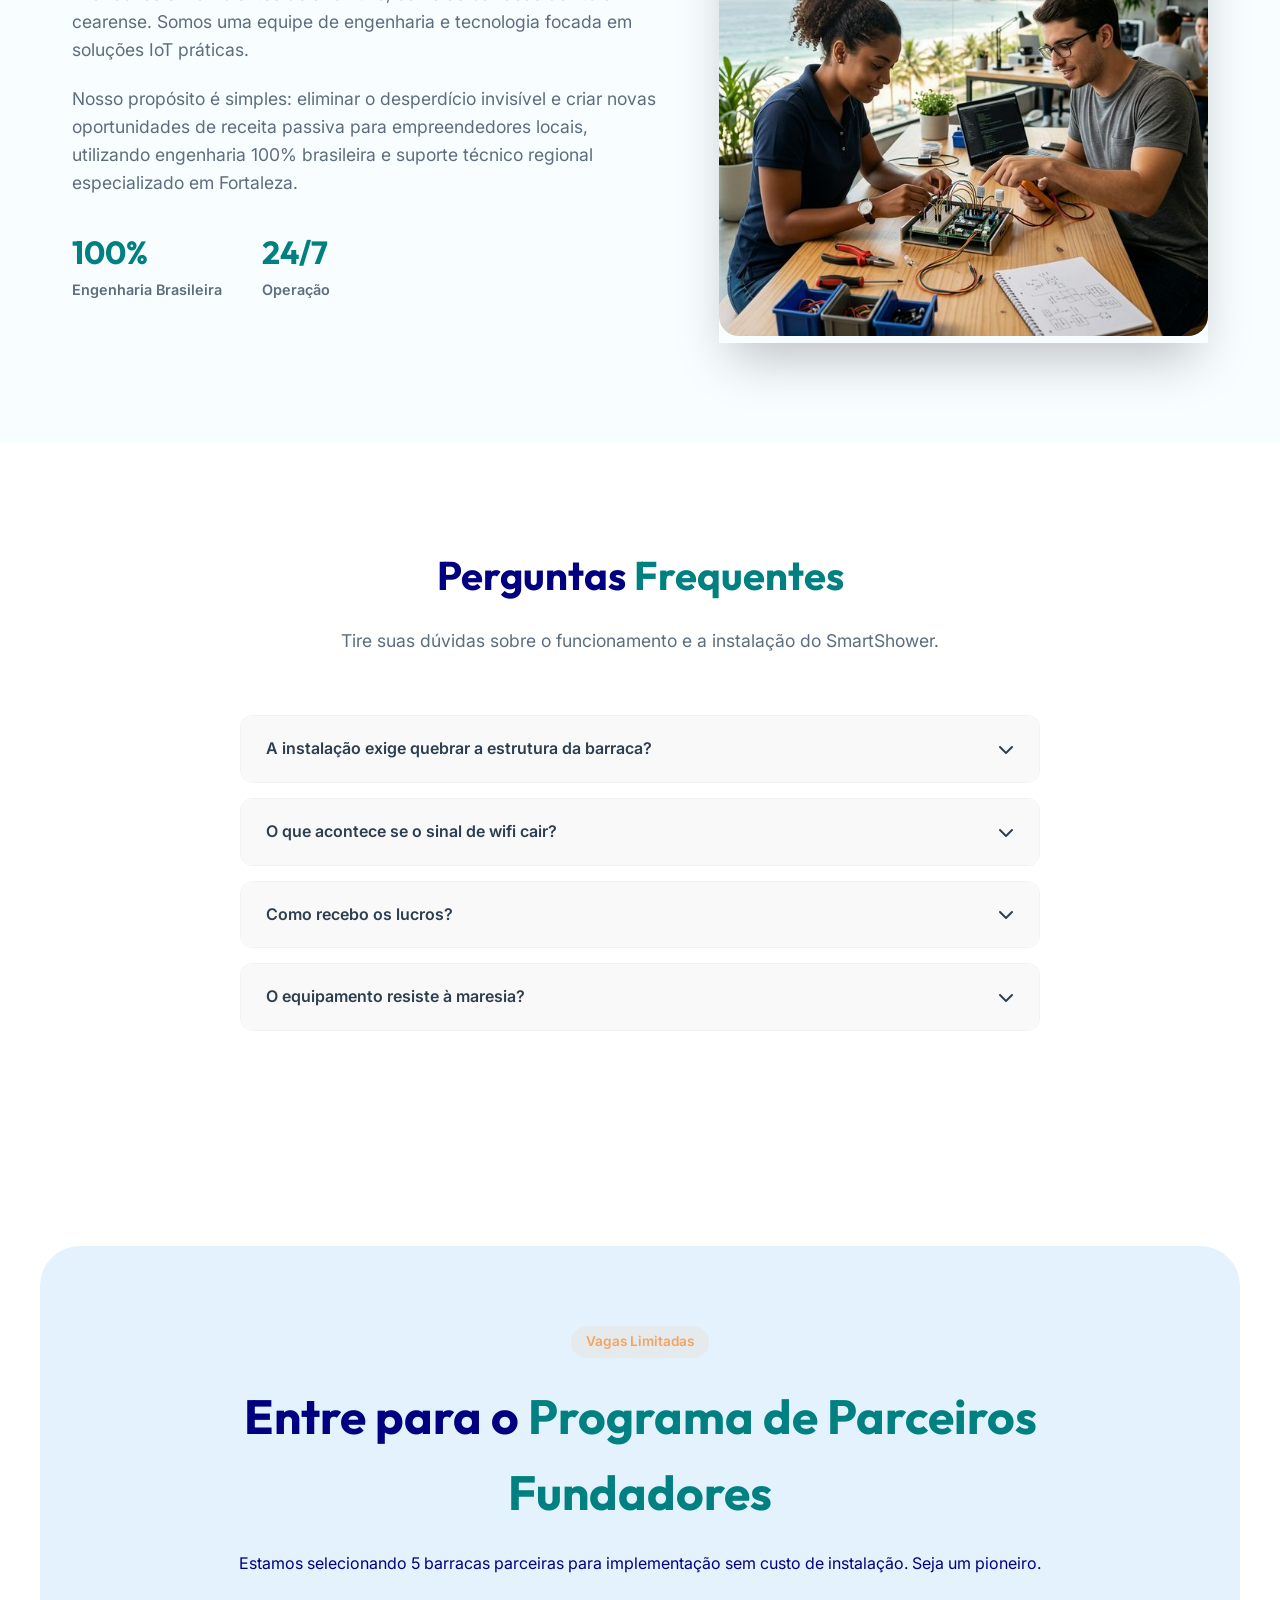
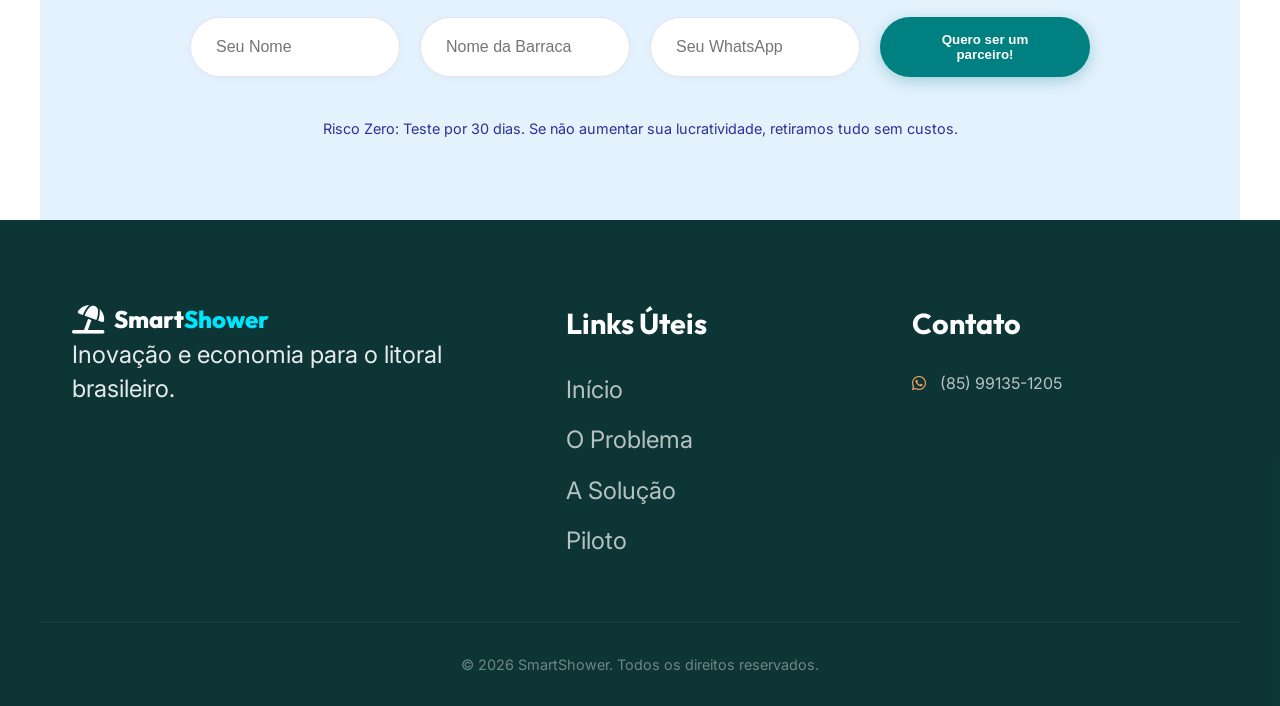
==== commit 11c5190e: "docs: update payment information to reflect payout timeline of one business day" ====
--- a/smartshower/index.html
+++ b/smartshower/index.html
@@ -120,7 +120,7 @@
                             <i class="fas fa-check-circle"></i>
                             <div>
                                 <strong>Receita Diária:</strong> Repasse solicitado a qualquer momento e transferido em
-                                ate 24h.
+                                até 1 dia útil.
                             </div>
                         </li>
                         <li>
@@ -402,7 +402,7 @@
             <div class="container dashboard-grid">
                 <div class="dashboard-content" data-reveal="left">
                     <h2>Controle Total na <span>Palma da Mão</span></h2>
-                    <p>Acompanhe suas vendas em tempo real e solicite seus repasses com apenas um clique. Transparência
+                    <p>Acompanhe suas vendas em tempo real e solicite seus repasses de forma simples. Transparência
                         total para o seu negócio.</p>
                     <ul class="dashboard-features">
                         <li>
@@ -415,8 +415,8 @@
                         <li>
                             <i class="fas fa-hand-holding-usd"></i>
                             <div>
-                                <strong>Saques Instantâneos:</strong> Clique em "Solicitar Saque" e receba seu lucro via
-                                Pix em até 24h.
+                                <strong>Repasses Agilizados:</strong> Solicite seu saque e receba seu lucro em sua
+                                conta bancária em até 1 dia útil.
                             </div>
                         </li>
                     </ul>
@@ -491,7 +491,7 @@
                     <div class="faq-item">
                         <div class="faq-question">Como recebo os lucros? <i class="fas fa-chevron-down"></i></div>
                         <div class="faq-answer">Os valores são acumulados e você pode solicitar o repasse direto para
-                            sua conta via Pix em até 24h.</div>
+                            sua conta bancária em até 1 dia útil.</div>
                     </div>
                     <div class="faq-item">
                         <div class="faq-question">O equipamento resiste à maresia? <i class="fas fa-chevron-down"></i>
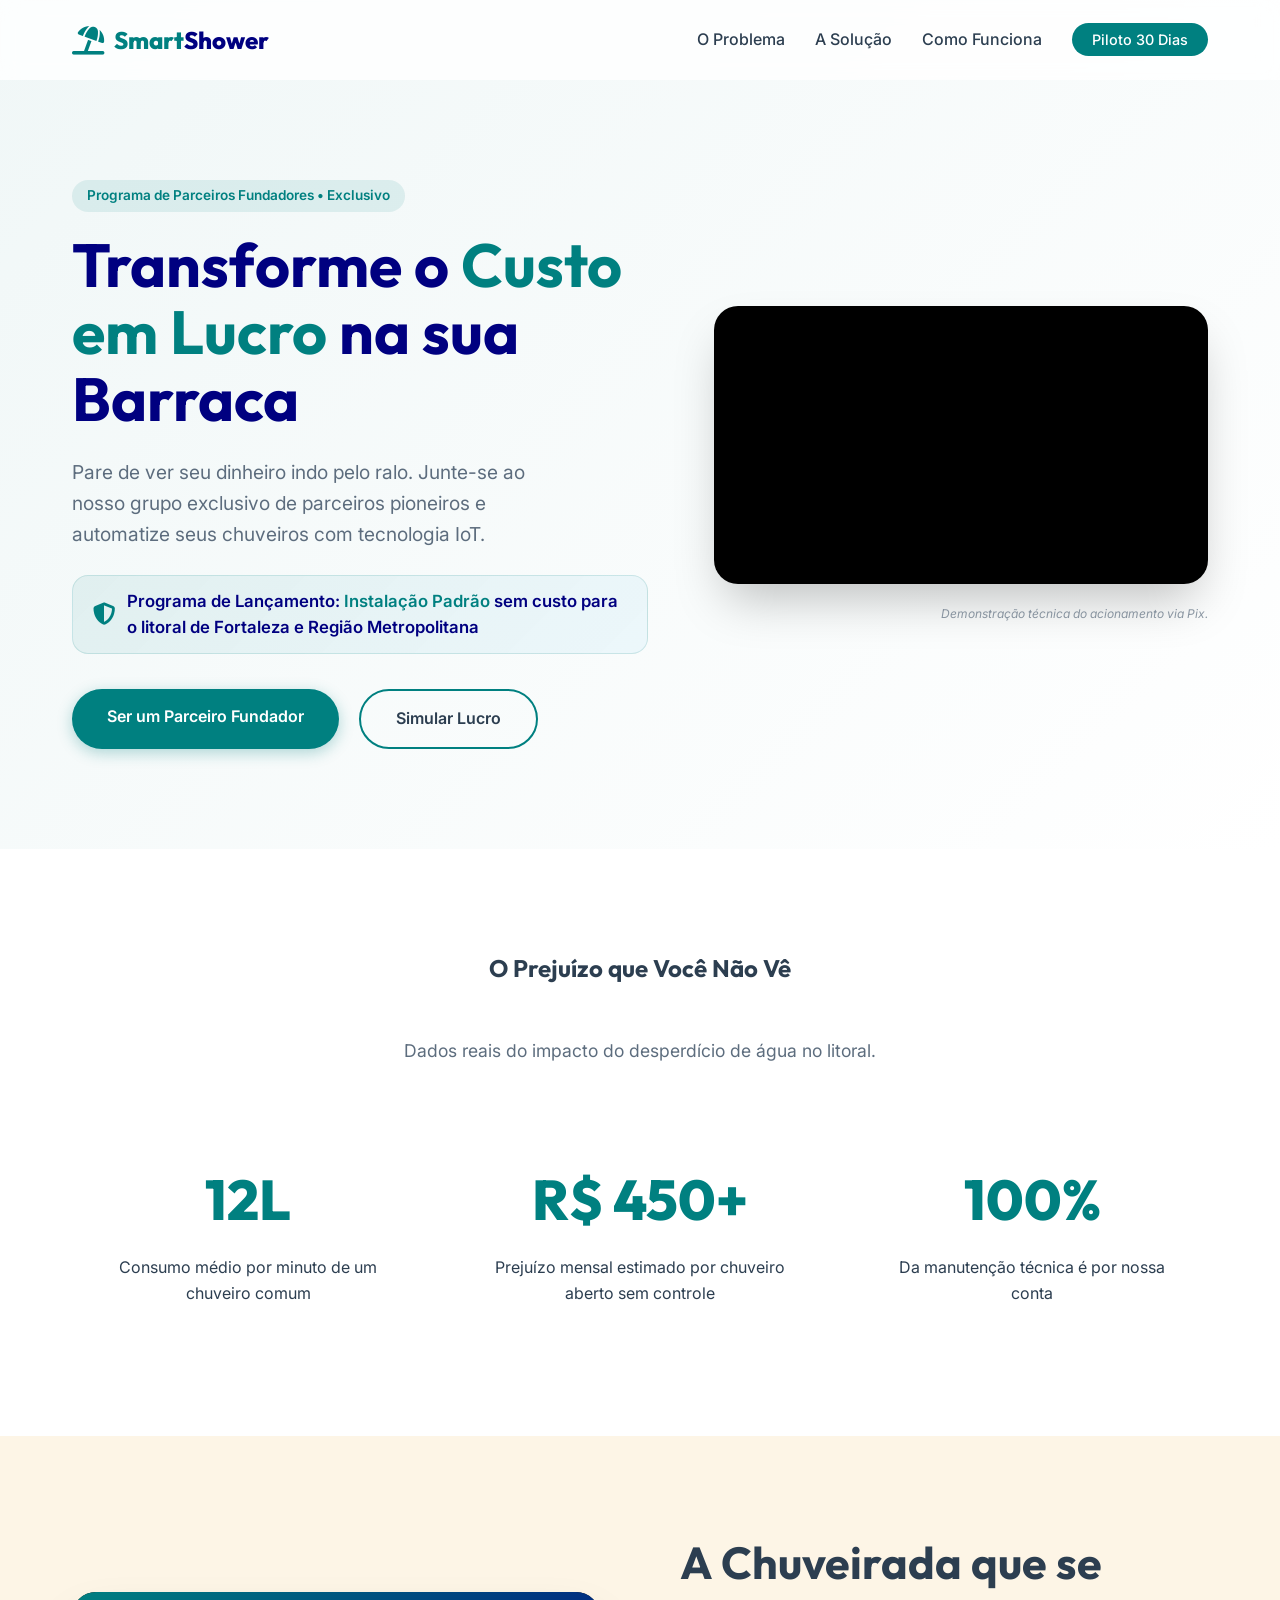
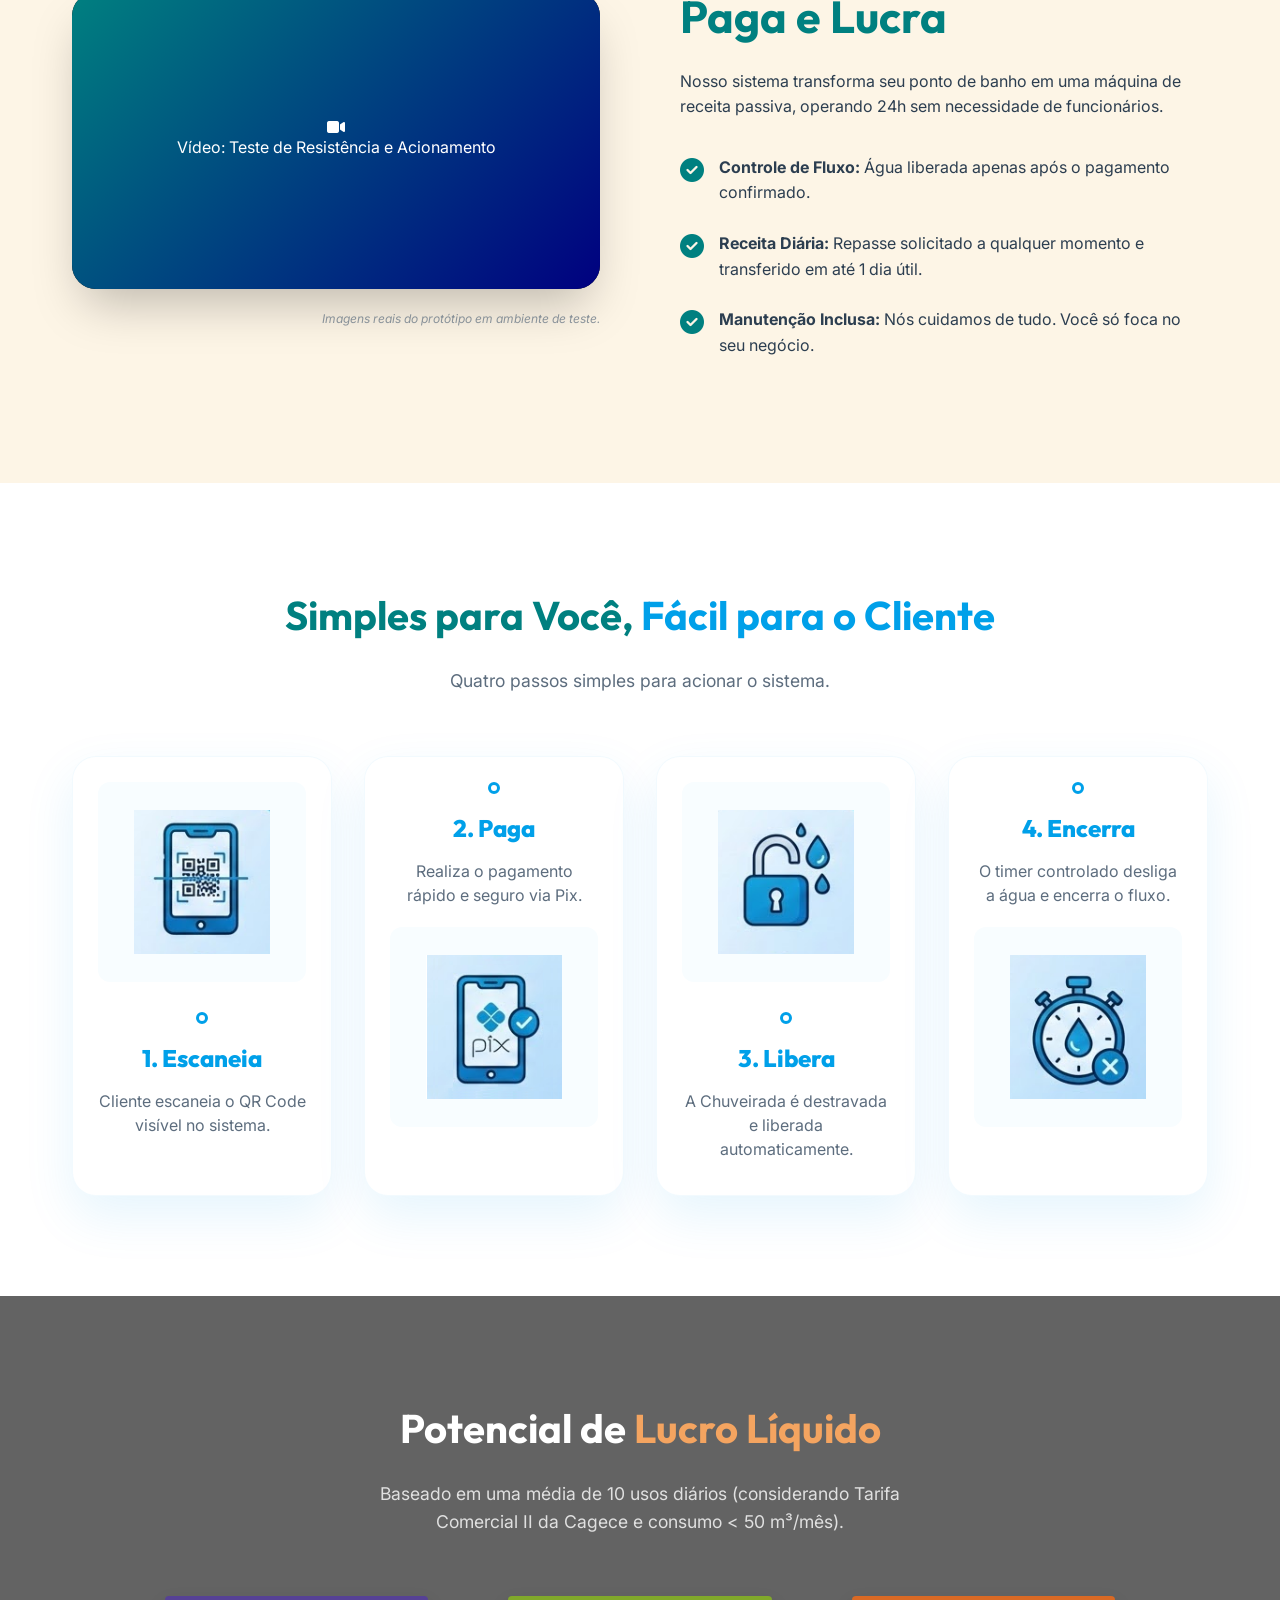
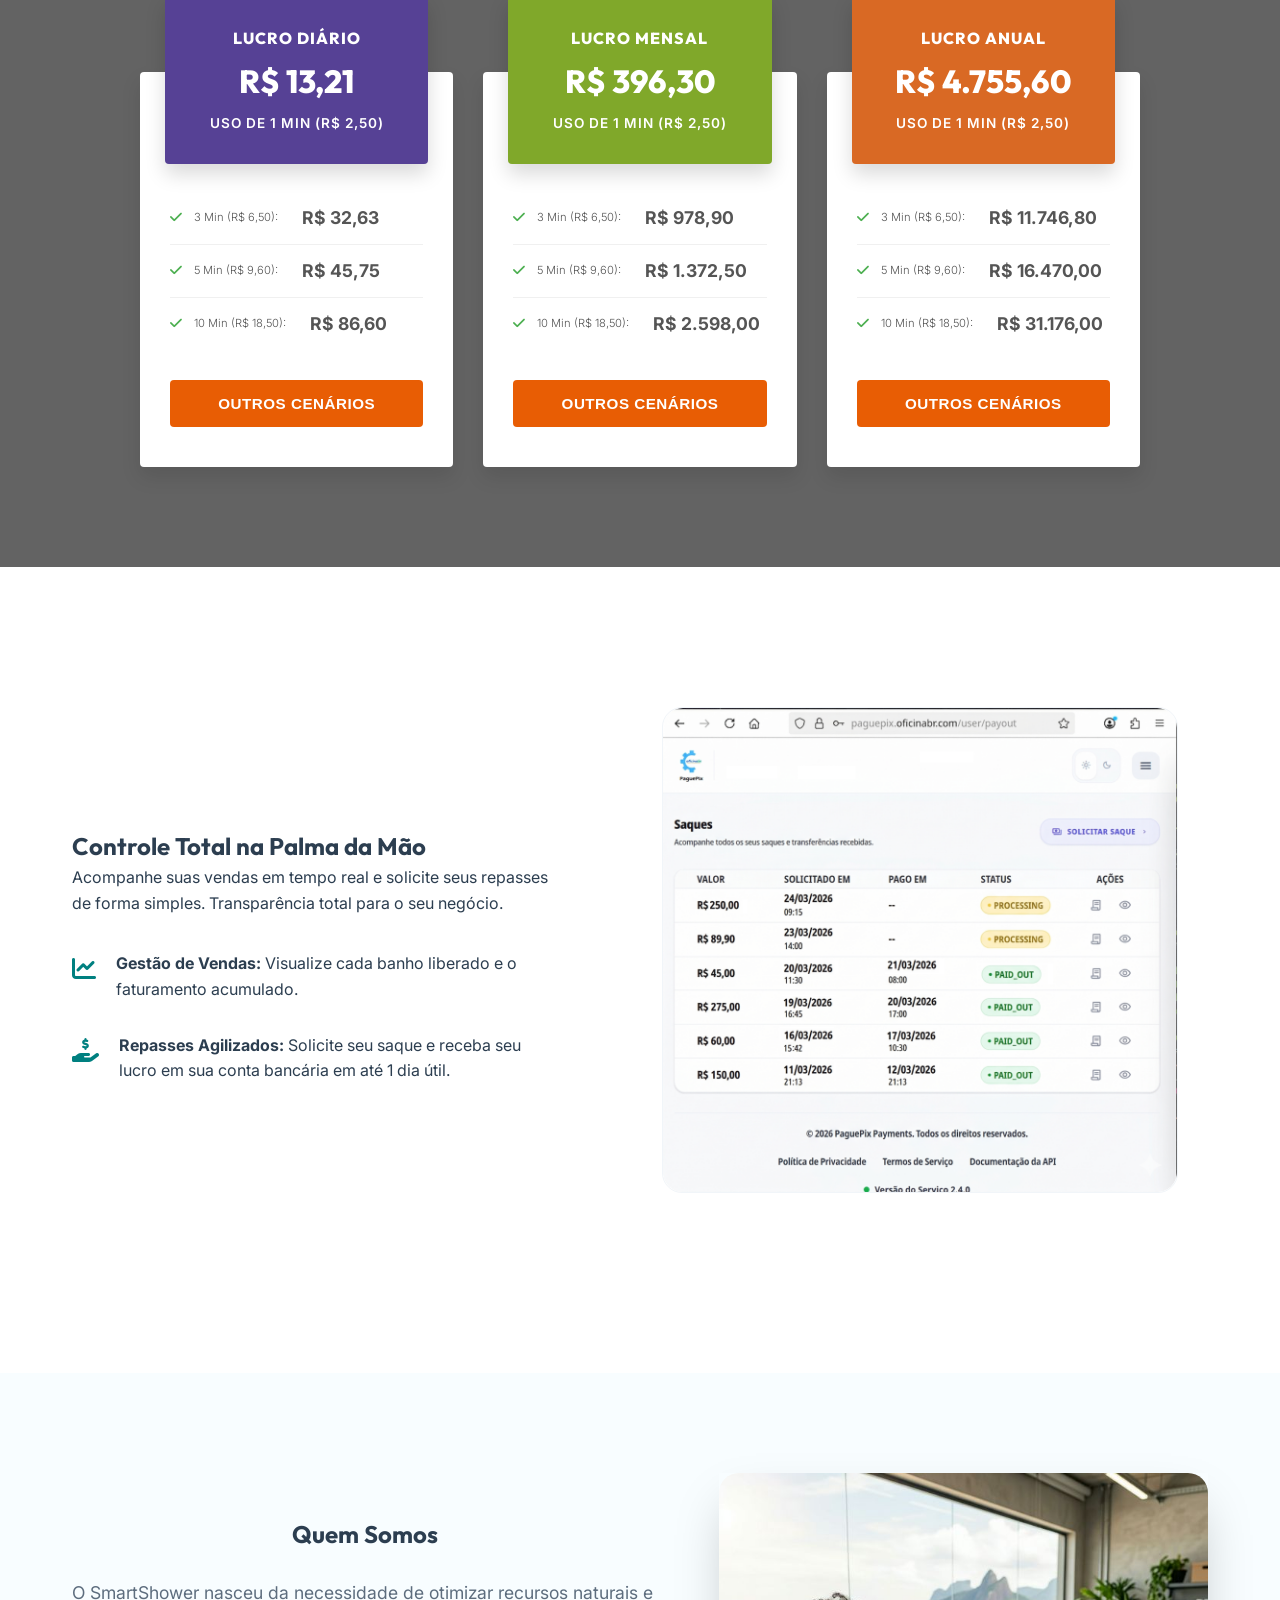
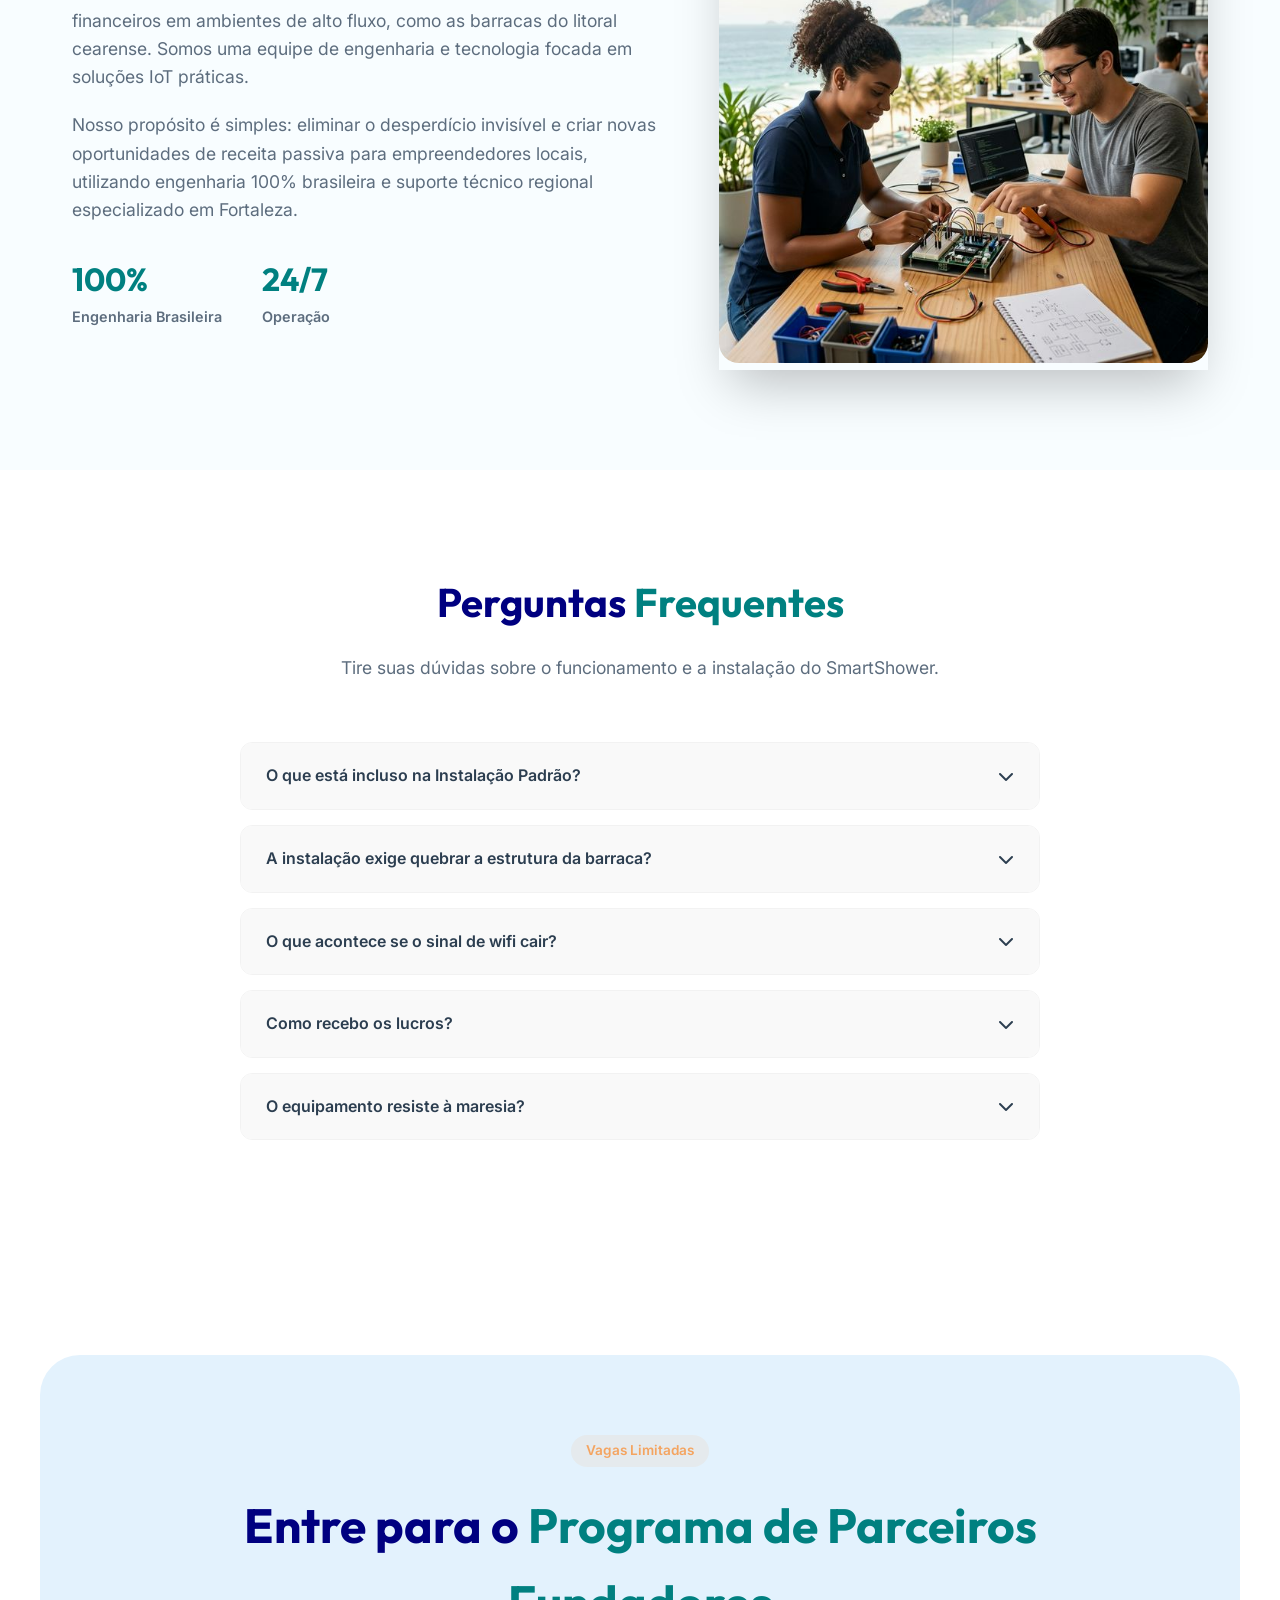
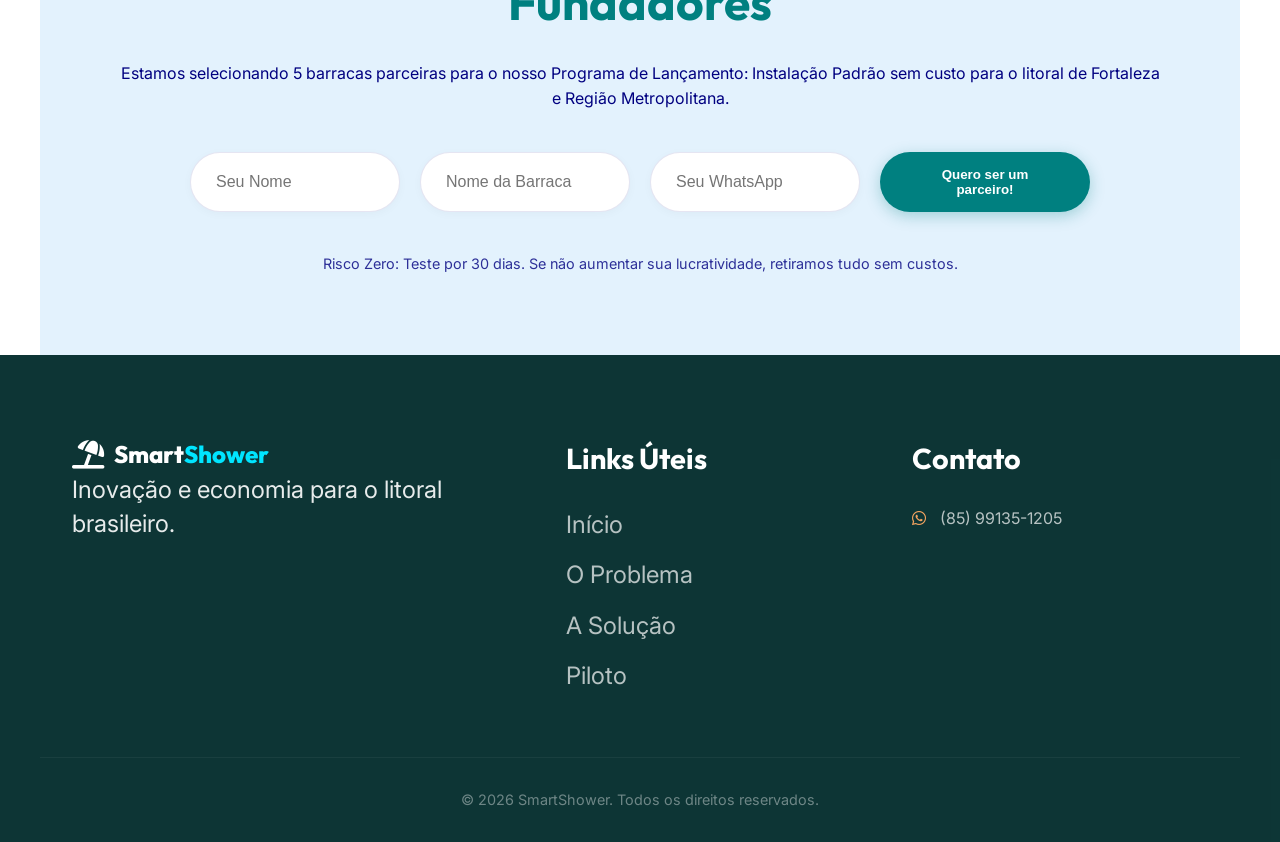
==== commit 01e92030: "feat: update partnership launch details, add ROI modal trigger, and include FAQ for standard install" ====
--- a/smartshower/index.html
+++ b/smartshower/index.html
@@ -50,11 +50,11 @@
                         e automatize seus chuveiros com tecnologia IoT.</p>
                     <div class="hero-trust-badge">
                         <i class="fas fa-shield-alt"></i>
-                        <p>Instalação Gratuita para os primeiros 5 parceiros</p>
+                        <p>Programa de Lançamento: <span>Instalação Padrão</span> sem custo para o litoral de Fortaleza e Região Metropolitana</p>
                     </div>
                     <div class="hero-actions">
                         <a href="#pilot" class="btn btn-primary">Ser um Parceiro Fundador</a>
-                        <a href="#roi-calculator" class="btn btn-secondary">Simular Lucro</a>
+                        <a href="#roi-calculator" class="btn btn-secondary open-roi-modal">Simular Lucro</a>
                     </div>
                 </div>
                 <div class="hero-video-box" data-reveal="right">
@@ -475,6 +475,11 @@
                 </div>
                 <div class="faq-accordion" data-reveal="bottom">
                     <div class="faq-item">
+                        <div class="faq-question">O que está incluso na Instalação Padrão? <i
+                                class="fas fa-chevron-down"></i></div>
+                        <div class="faq-answer">A instalação padrão bonificada cobre o custo do controlador, da eletroválvula, da placa QR Code e toda a mão de obra de instalação dos componentes em Fortaleza e Região Metropolitana. Não estão inclusos serviços de alvenaria, novas infraestruturas hidráulicas, acabamentos ou deslocamentos fora da região base.</div>
+                    </div>
+                    <div class="faq-item">
                         <div class="faq-question">A instalação exige quebrar a estrutura da barraca? <i
                                 class="fas fa-chevron-down"></i></div>
                         <div class="faq-answer">Não. Nossa instalação é externa e modular, adaptando-se à hidráulica
@@ -509,8 +514,7 @@
                 <div class="pilot-content">
                     <span class="badge secondary">Vagas Limitadas</span>
                     <h2>Entre para o <span>Programa de Parceiros Fundadores</span></h2>
-                    <p>Estamos selecionando 5 barracas parceiras para implementação sem custo de instalação. Seja um
-                        pioneiro.</p>
+                    <p>Estamos selecionando 5 barracas parceiras para o nosso Programa de Lançamento: <span>Instalação Padrão</span> sem custo para o litoral de Fortaleza e Região Metropolitana.</p>
                     <form class="pilot-form" id="contact-form">
                         <input type="text" id="name" placeholder="Seu Nome" required>
                         <input type="text" id="barraca" placeholder="Nome da Barraca" required>
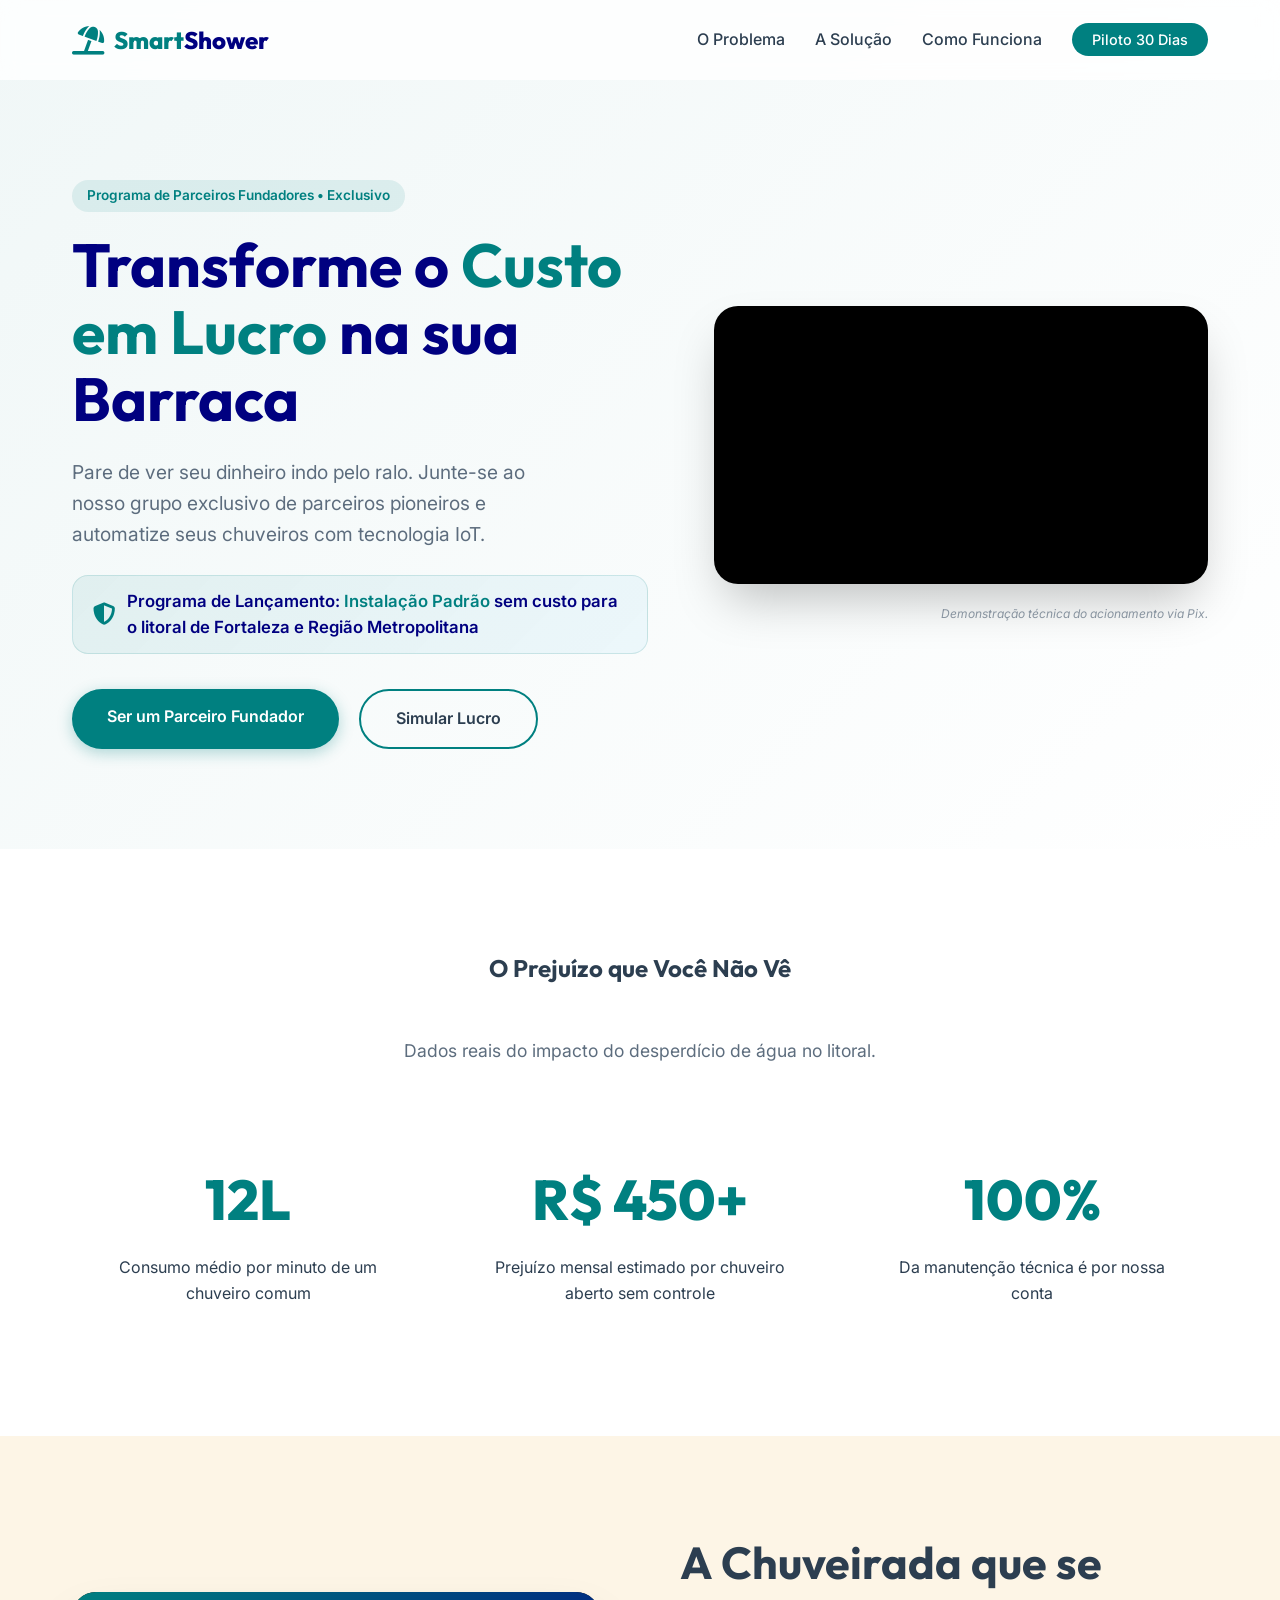
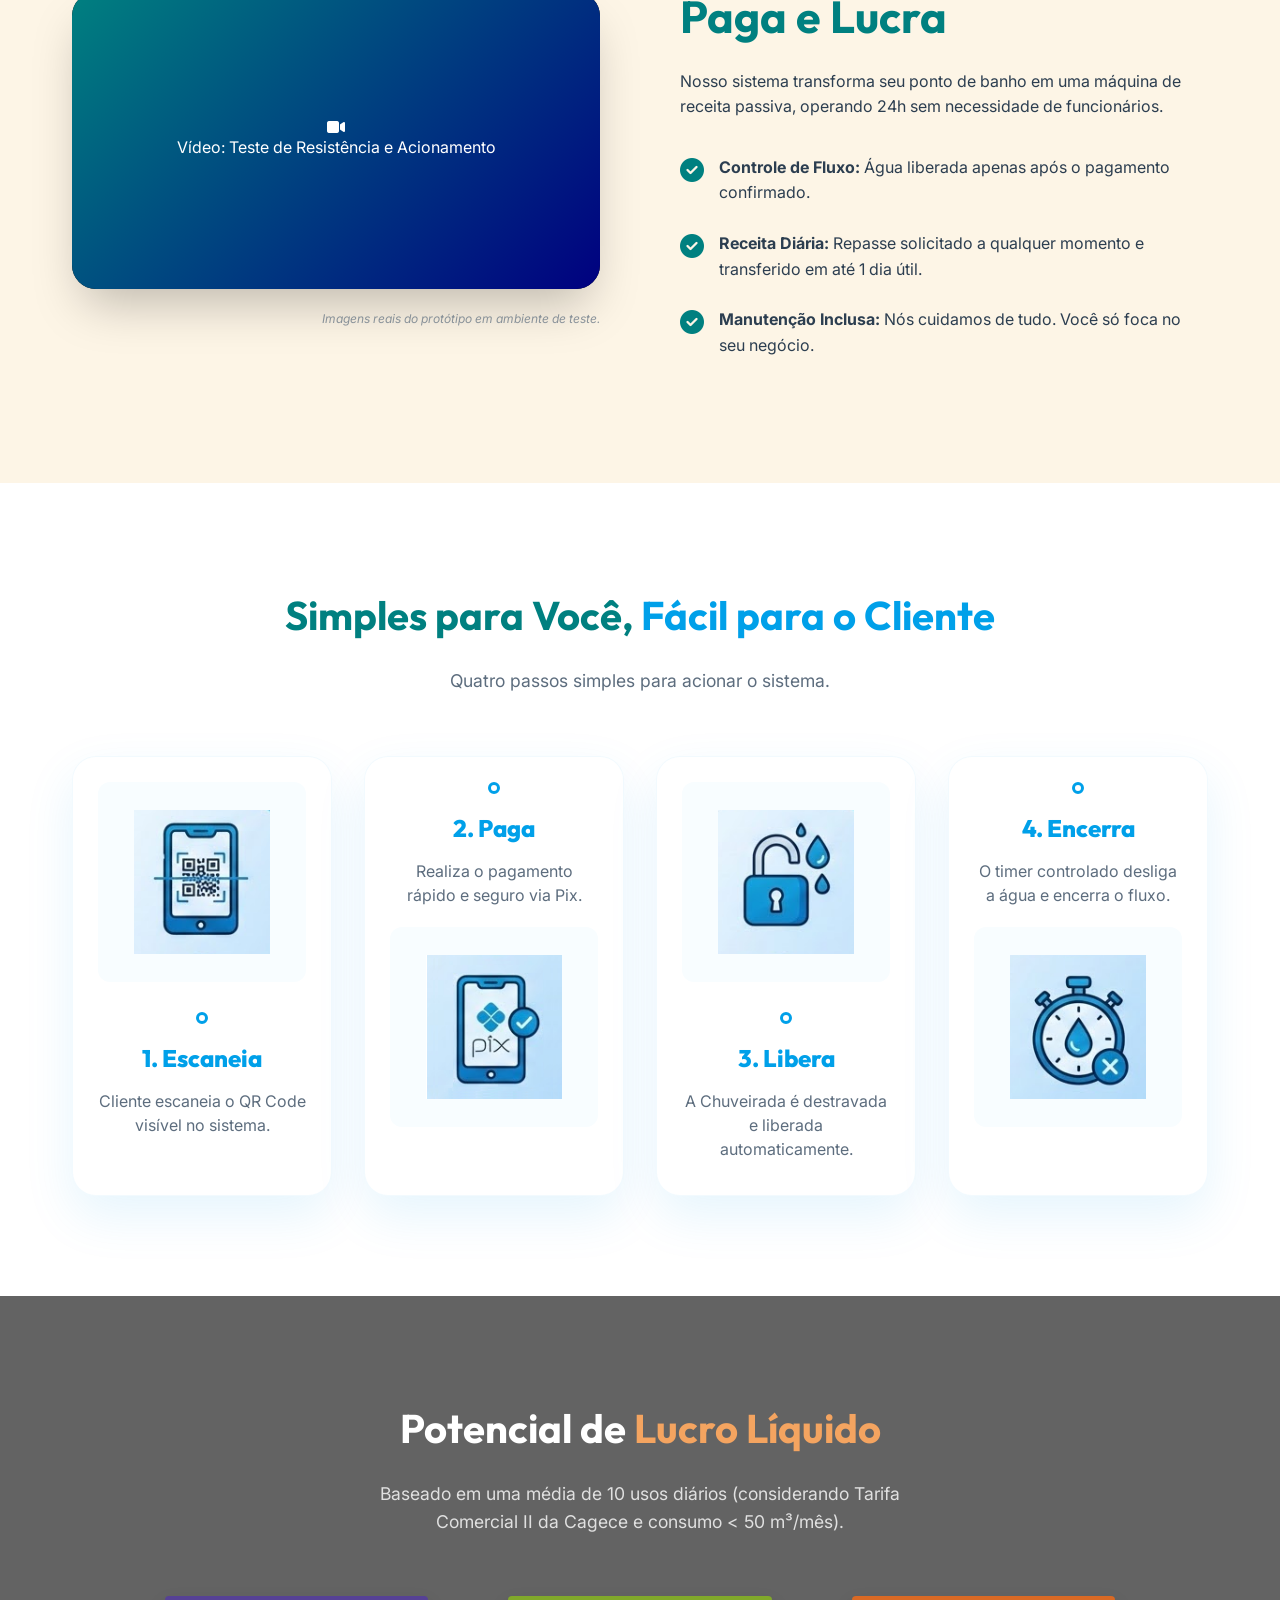
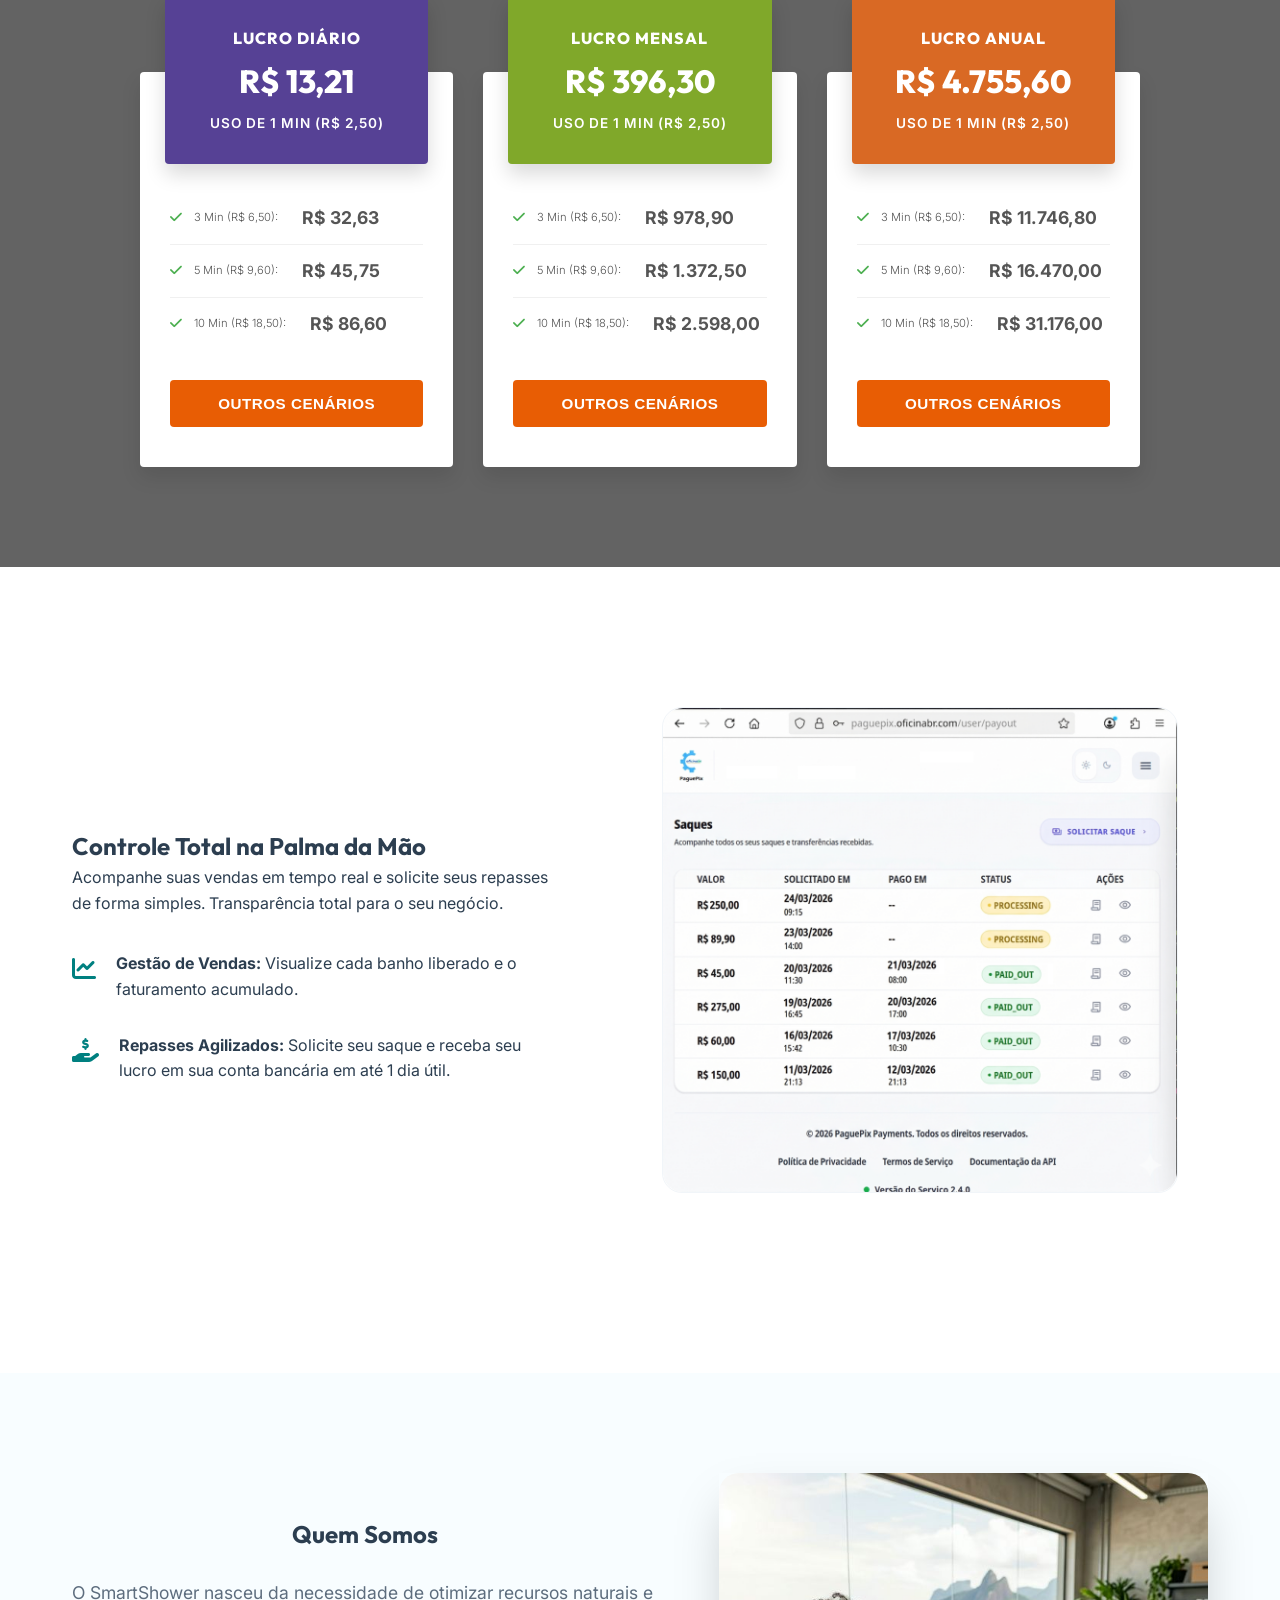
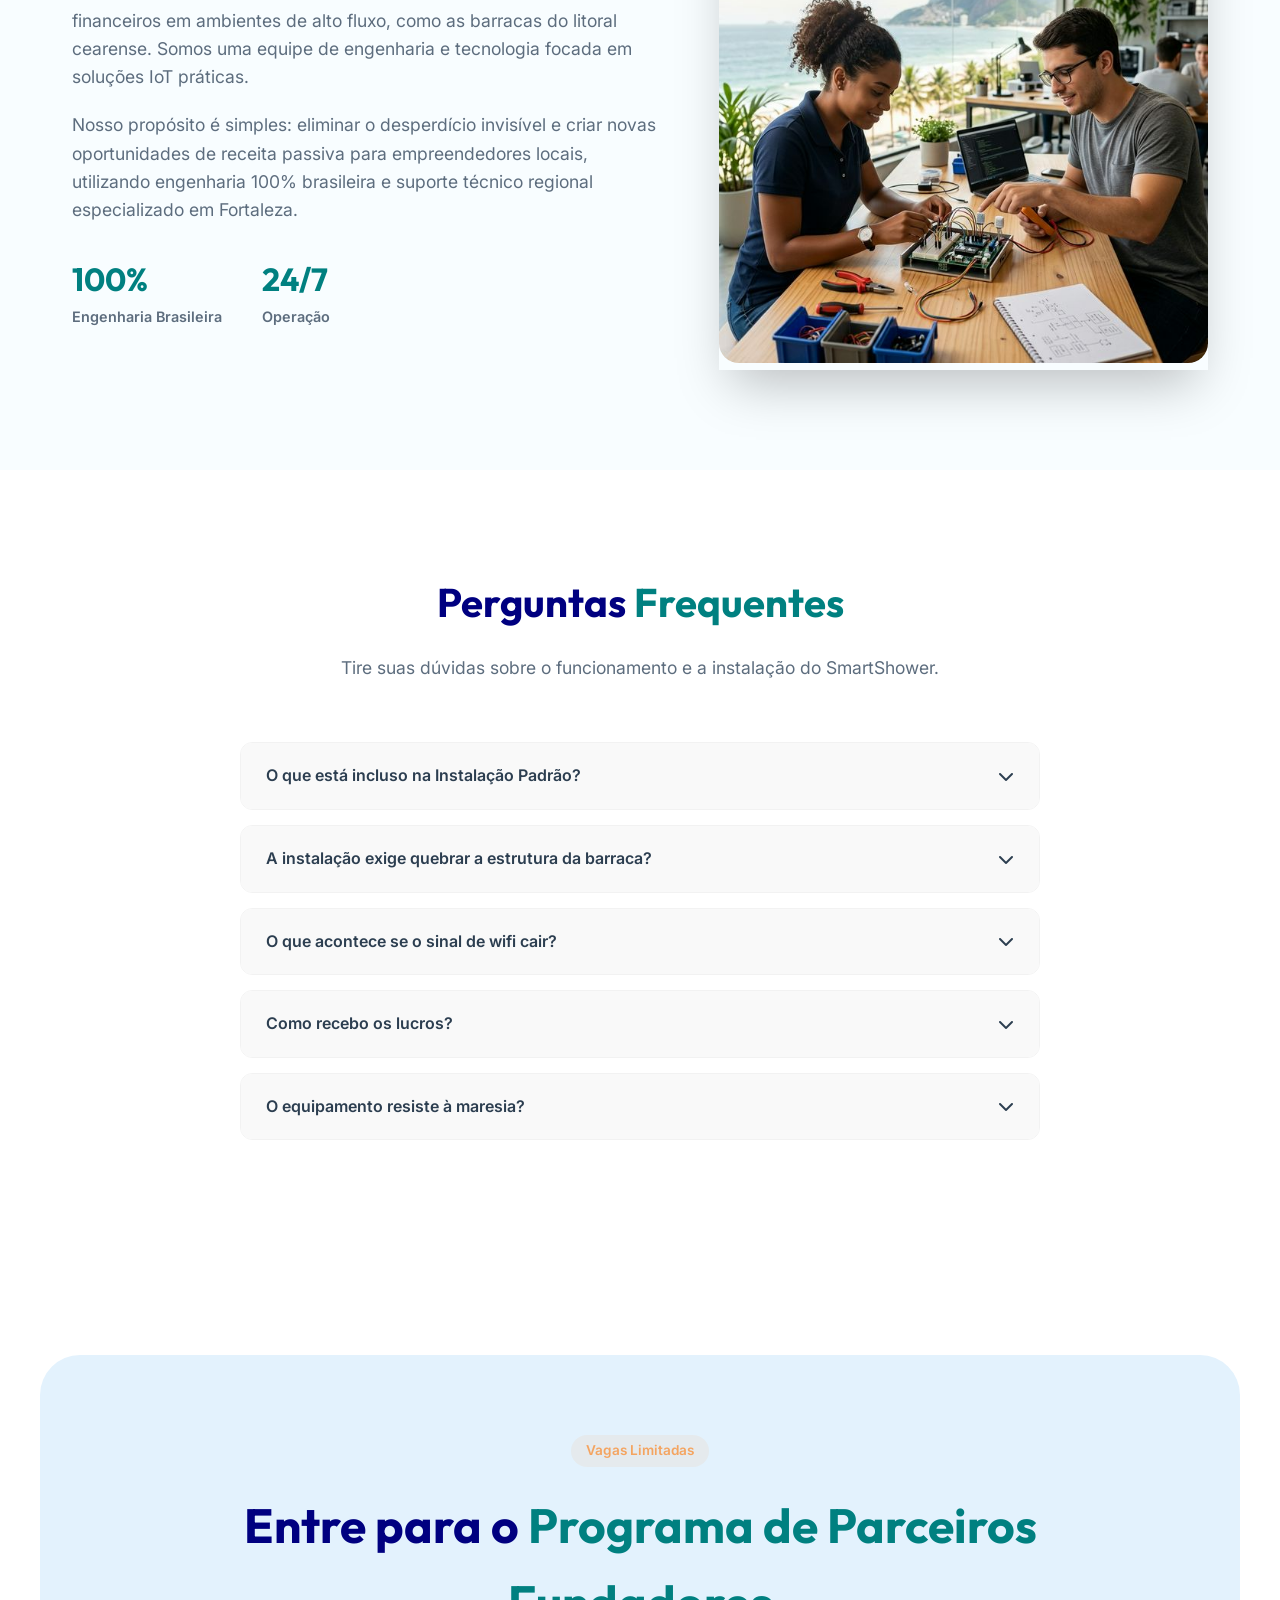
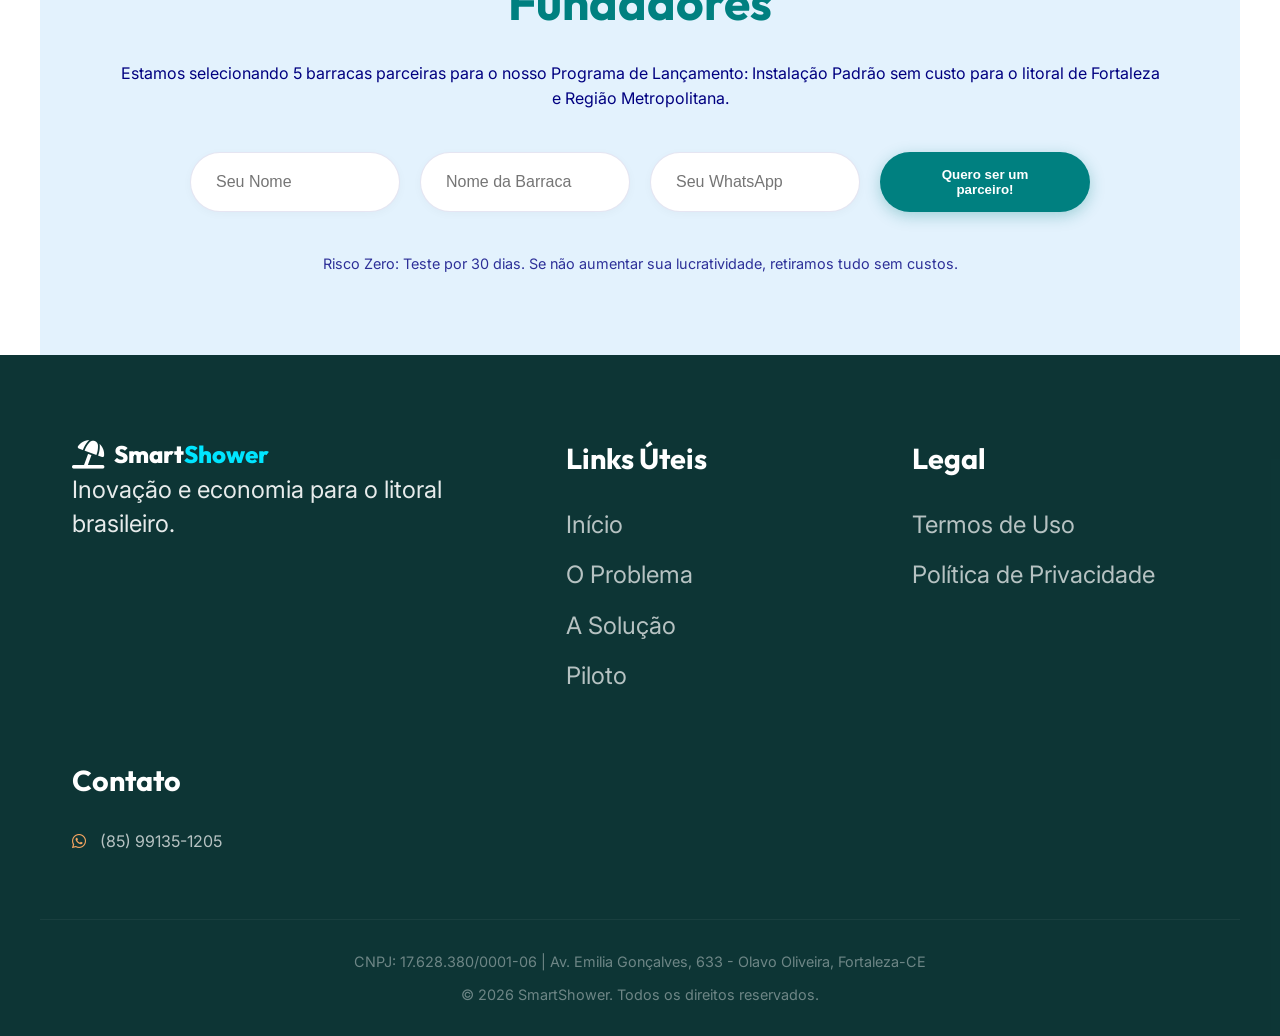
==== commit a420945c: "feat: add legal pages for Terms of Use and Privacy Policy and update footer links" ====
--- a/smartshower/index.html
+++ b/smartshower/index.html
@@ -547,13 +547,21 @@
                     <li><a href="#pilot">Piloto</a></li>
                 </ul>
             </div>
+            <div class="footer-links">
+                <h4>Legal</h4>
+                <ul>
+                    <li><a href="termos-de-uso.html">Termos de Uso</a></li>
+                    <li><a href="politica-de-privacidade.html">Política de Privacidade</a></li>
+                </ul>
+            </div>
             <div class="footer-contact">
                 <h4>Contato</h4>
                 <p><i class="fab fa-whatsapp"></i> (85) 99135-1205</p>
             </div>
         </div>
         <div class="footer-bottom container">
-            <p>&copy; 2026 SmartShower. Todos os direitos reservados.</p>
+            <p>CNPJ: 17.628.380/0001-06 | Av. Emilia Gonçalves, 633 - Olavo Oliveira, Fortaleza-CE</p>
+            <p style="margin-top: 10px;">&copy; 2026 SmartShower. Todos os direitos reservados.</p>
         </div>
     </footer>
 
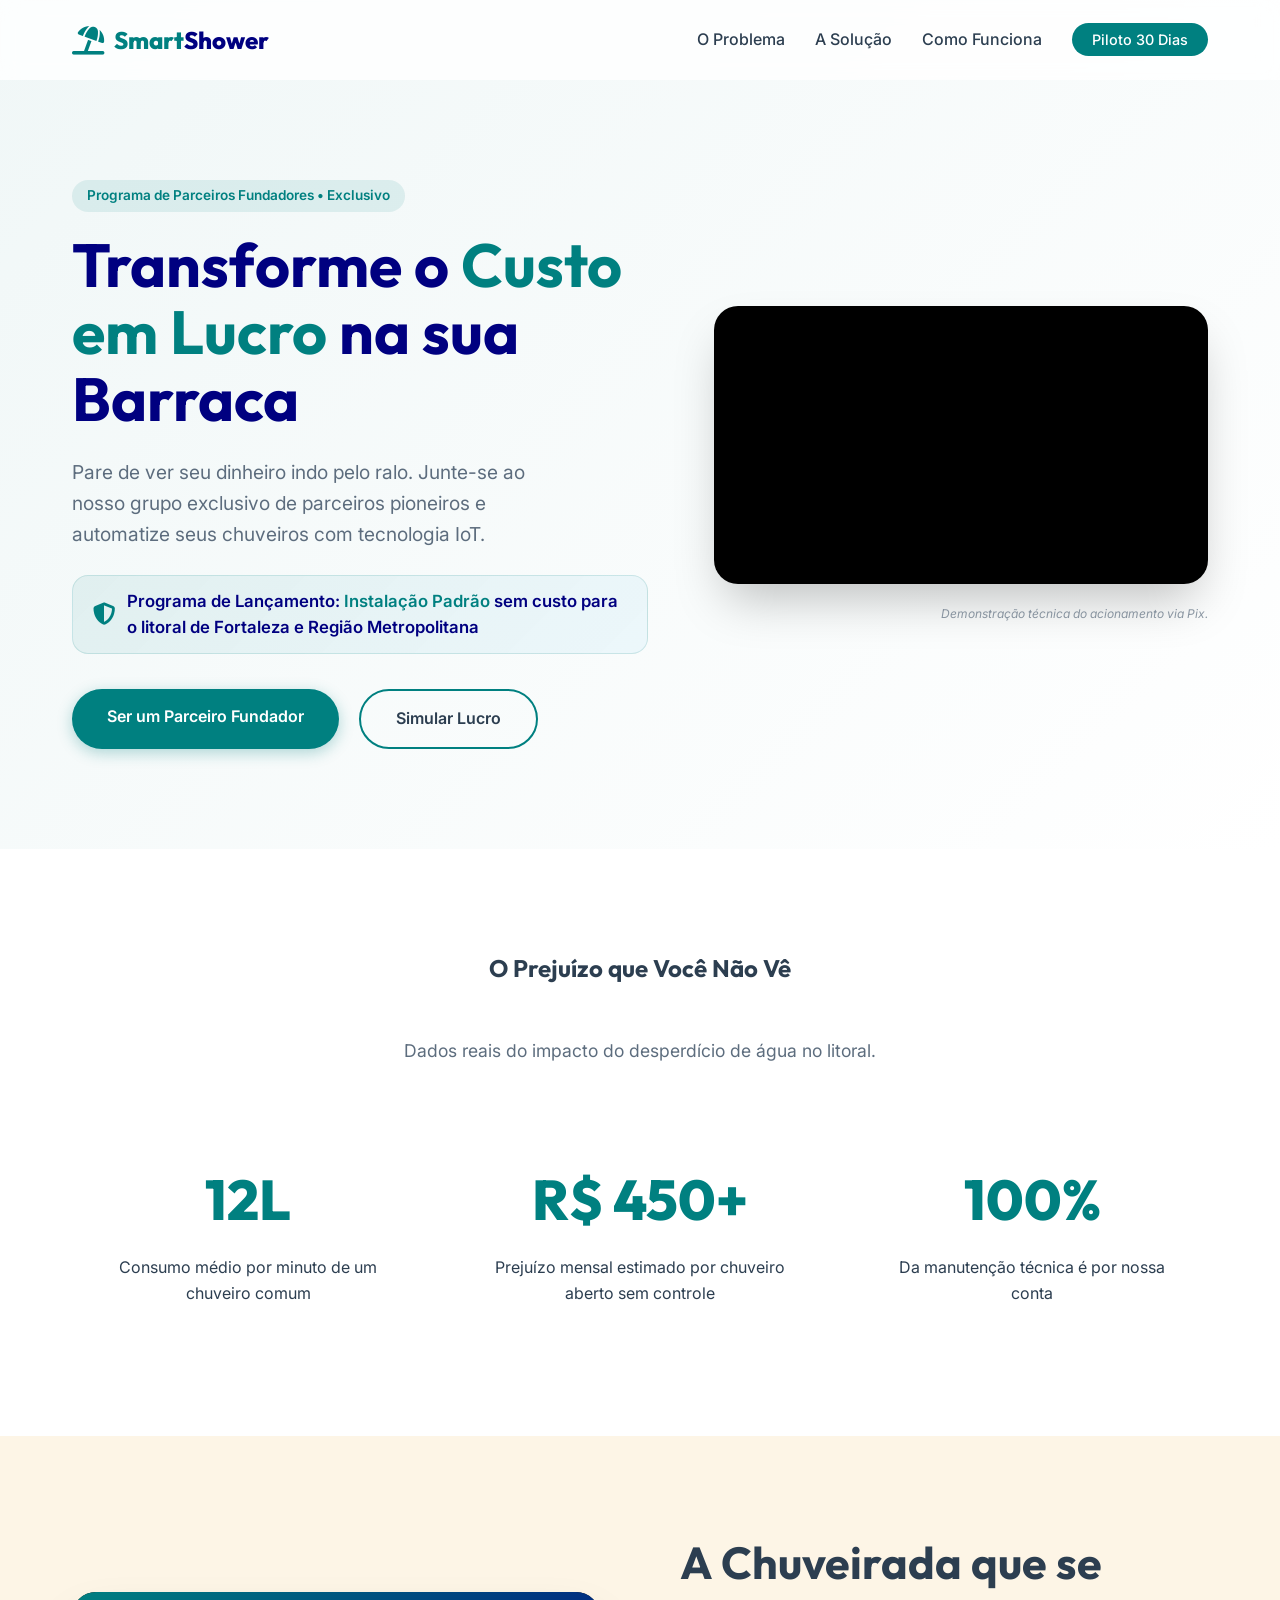
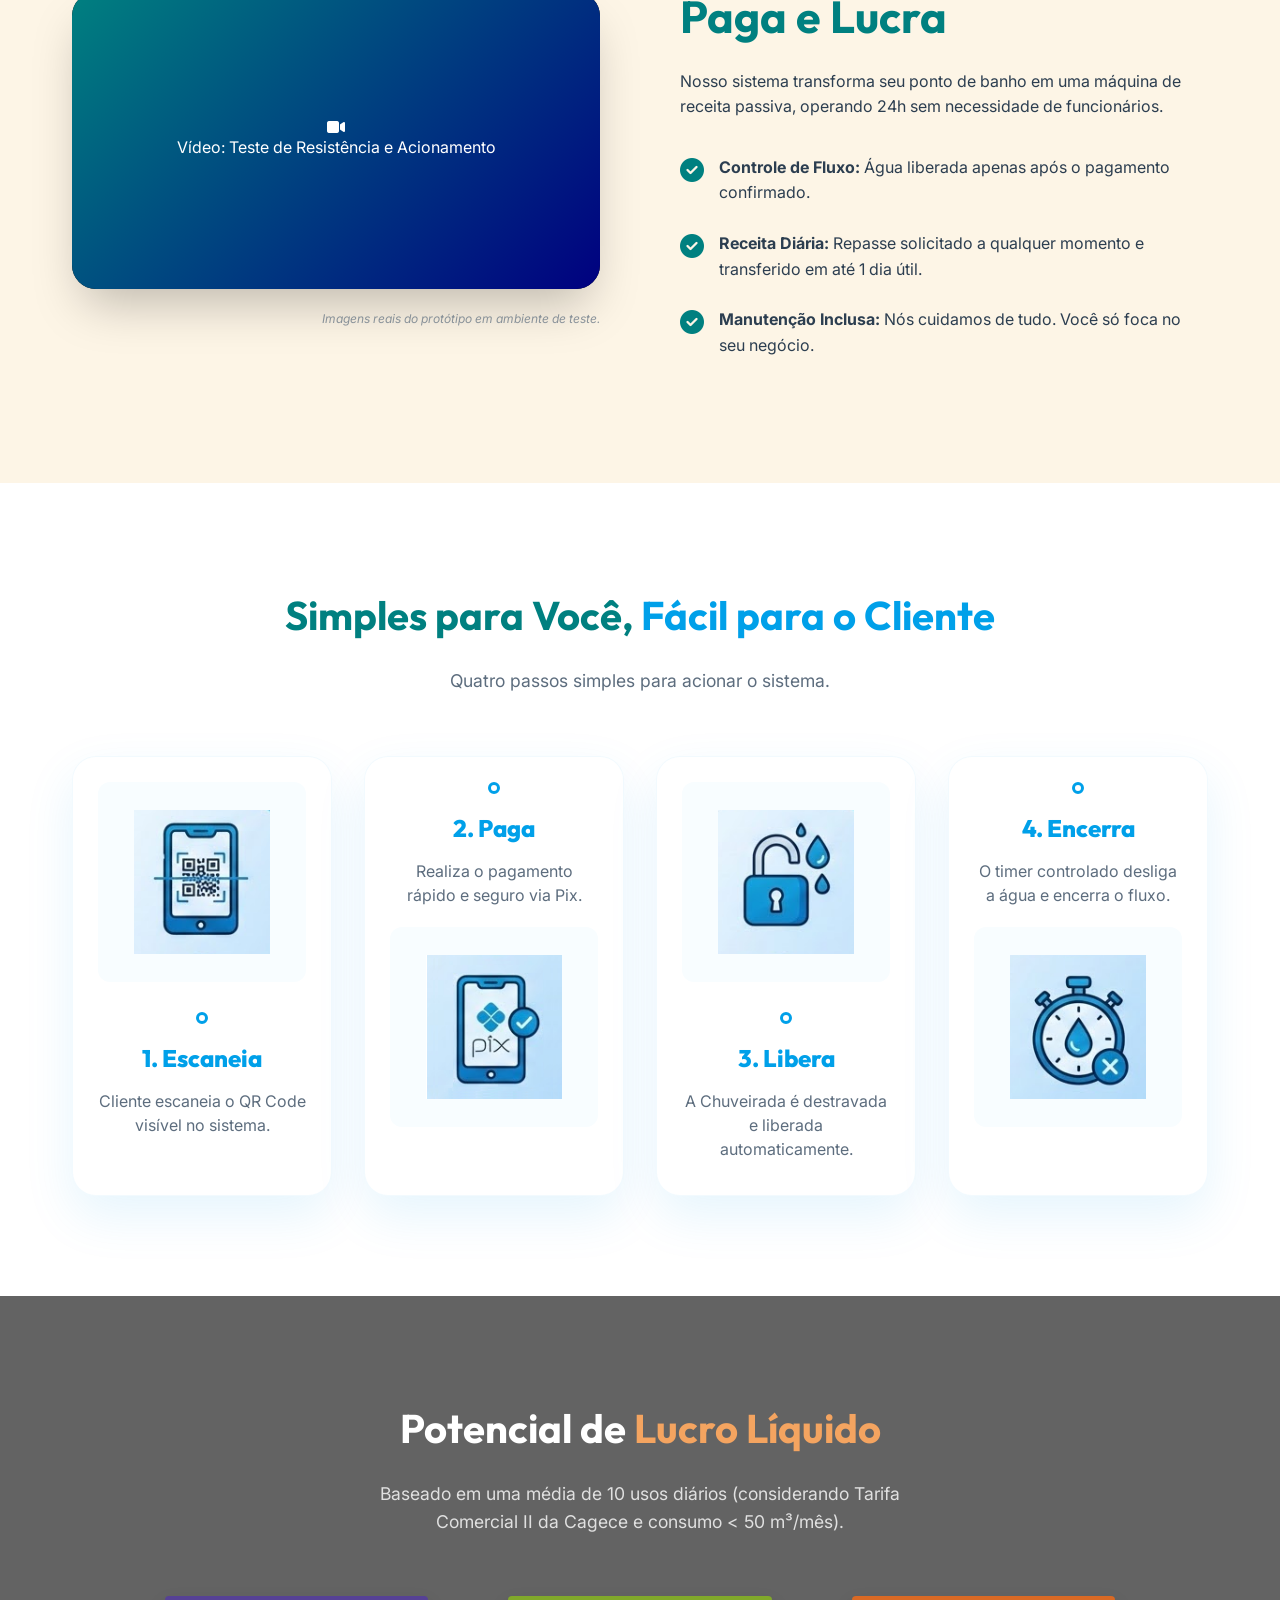
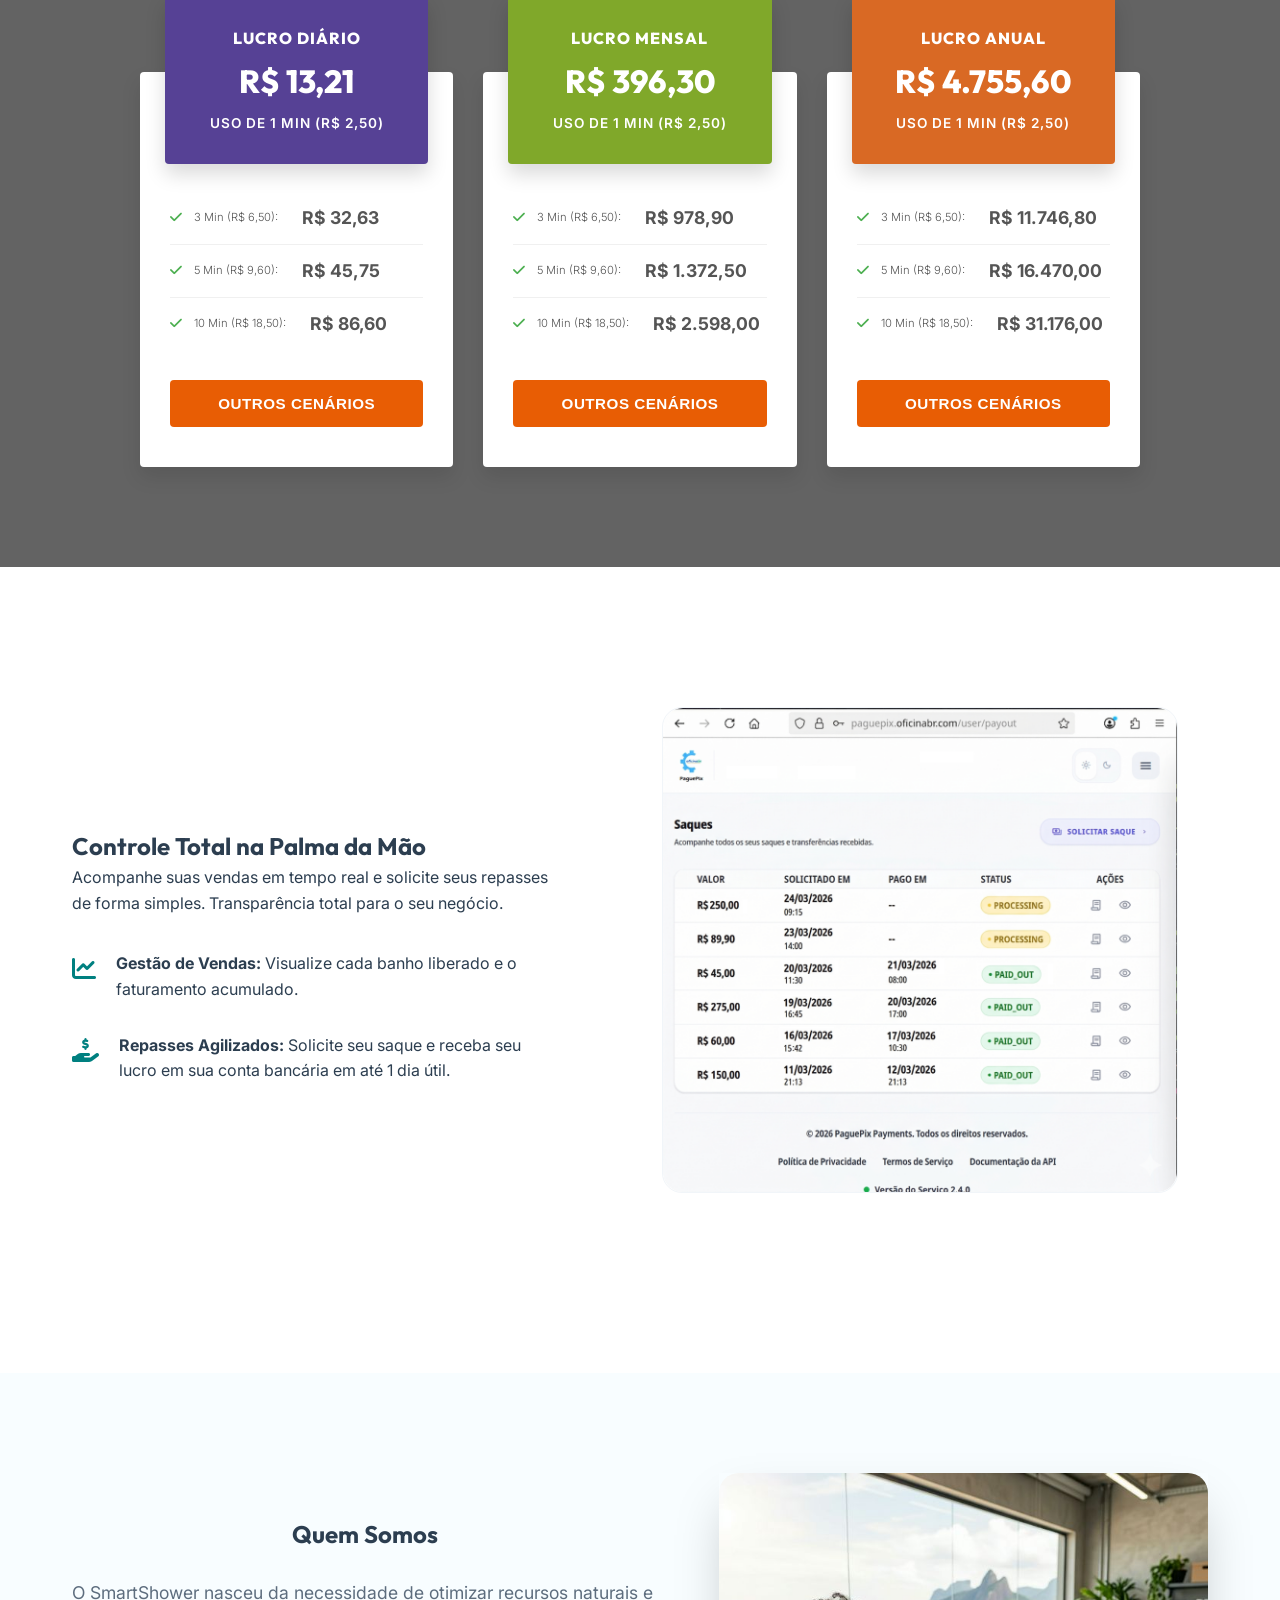
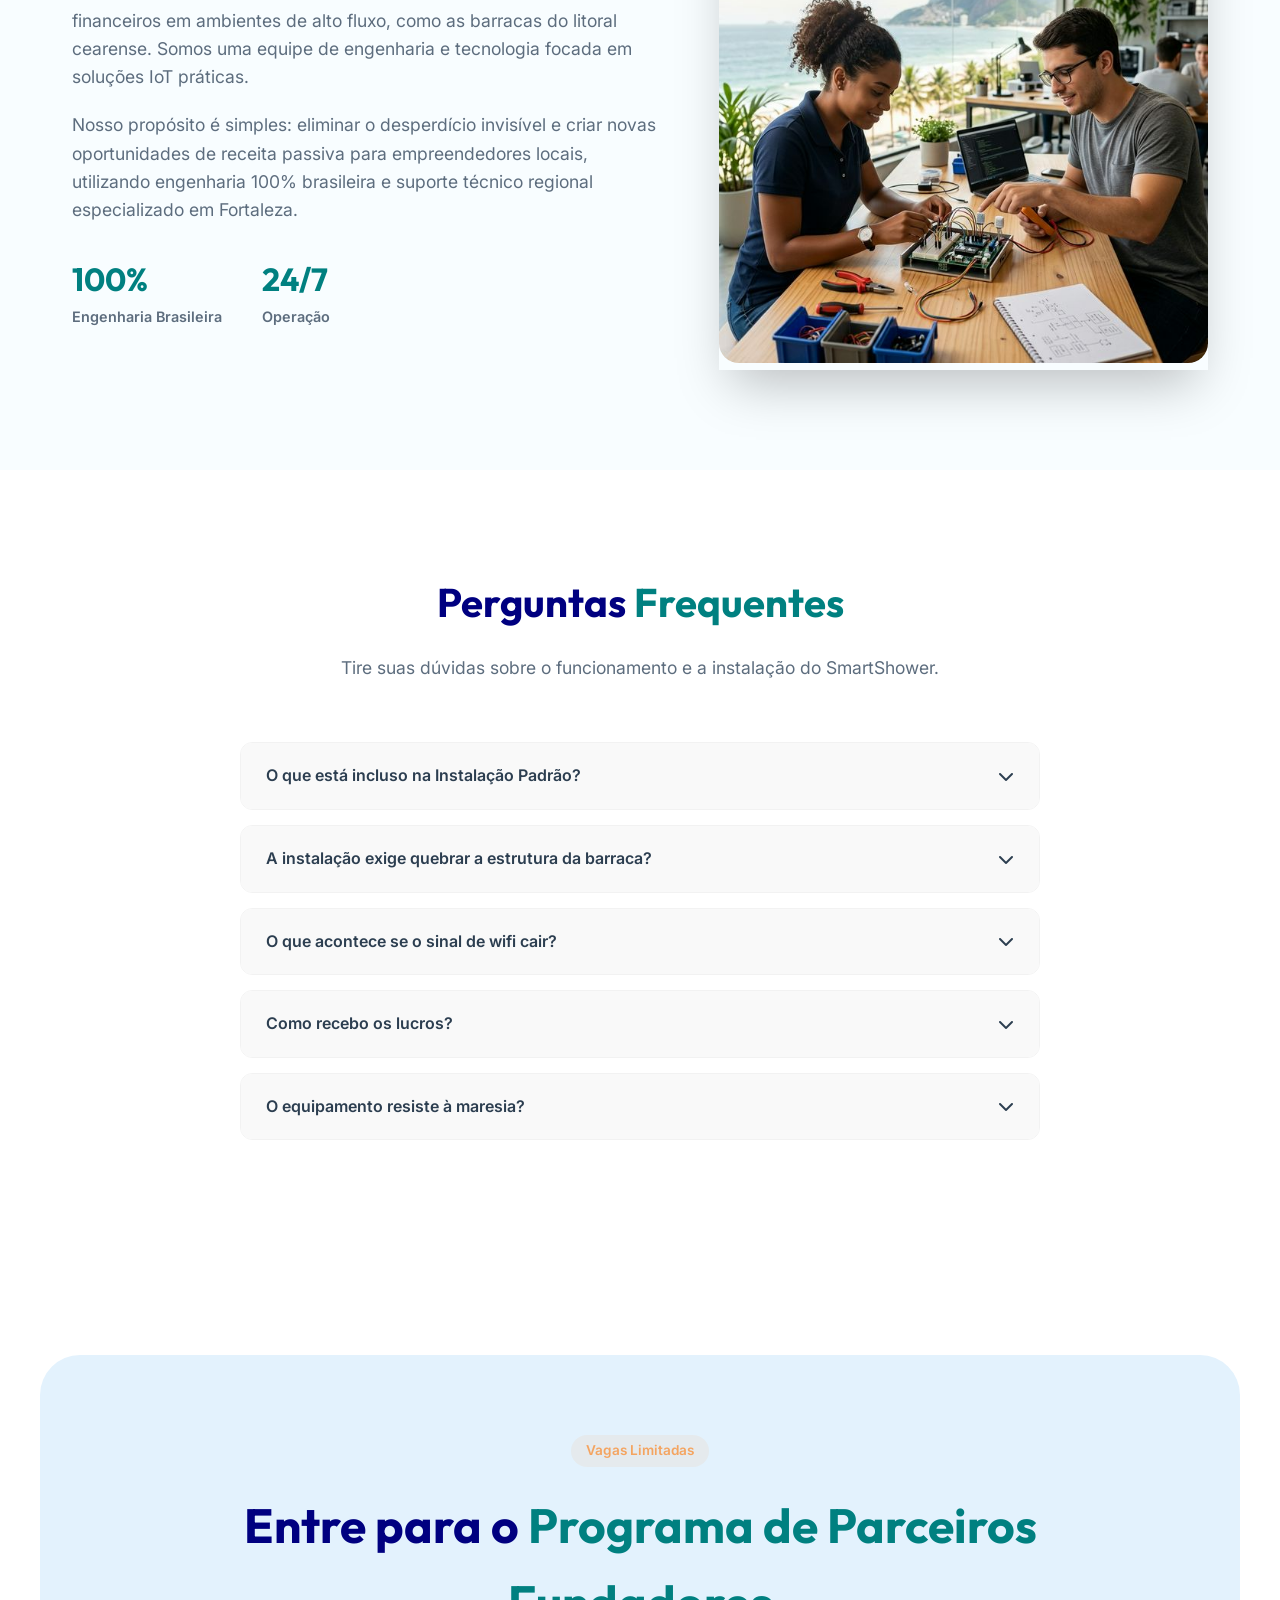
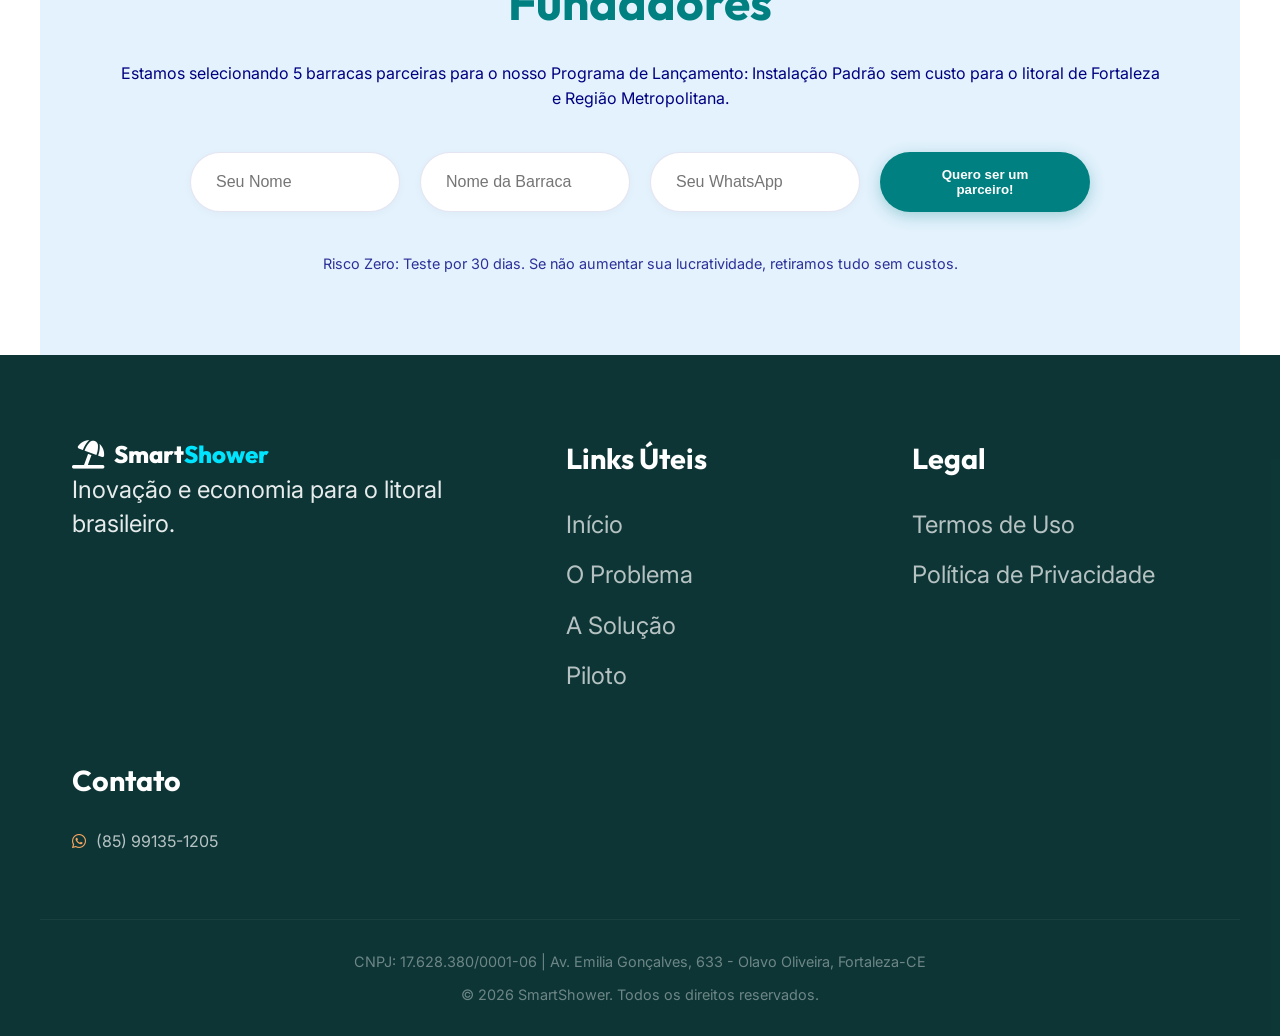
==== commit 9c4bc2e7: "feat: implement anti-spam measures for contact form and dynamic obfuscation of sensitive legal and c" ====
--- a/smartshower/index.html
+++ b/smartshower/index.html
@@ -516,6 +516,9 @@
                     <h2>Entre para o <span>Programa de Parceiros Fundadores</span></h2>
                     <p>Estamos selecionando 5 barracas parceiras para o nosso Programa de Lançamento: <span>Instalação Padrão</span> sem custo para o litoral de Fortaleza e Região Metropolitana.</p>
                     <form class="pilot-form" id="contact-form">
+                        <!-- Honeypot anti-spam field (invisible to users) -->
+                        <input type="text" id="website_check" name="website_check" style="display:none !important;" tabindex="-1" autocomplete="off">
+                        
                         <input type="text" id="name" placeholder="Seu Nome" required>
                         <input type="text" id="barraca" placeholder="Nome da Barraca" required>
                         <input type="tel" id="whatsapp" placeholder="Seu WhatsApp" required>
@@ -554,13 +557,13 @@
                     <li><a href="politica-de-privacidade.html">Política de Privacidade</a></li>
                 </ul>
             </div>
-            <div class="footer-contact">
+            <div class="footer-contact" id="contact-wrapper">
                 <h4>Contato</h4>
-                <p><i class="fab fa-whatsapp"></i> (85) 99135-1205</p>
+                <!-- Dynamic contact info generated via JS to prevent scraping -->
             </div>
         </div>
         <div class="footer-bottom container">
-            <p>CNPJ: 17.628.380/0001-06 | Av. Emilia Gonçalves, 633 - Olavo Oliveira, Fortaleza-CE</p>
+            <p id="legal-info-container"></p>
             <p style="margin-top: 10px;">&copy; 2026 SmartShower. Todos os direitos reservados.</p>
         </div>
     </footer>
